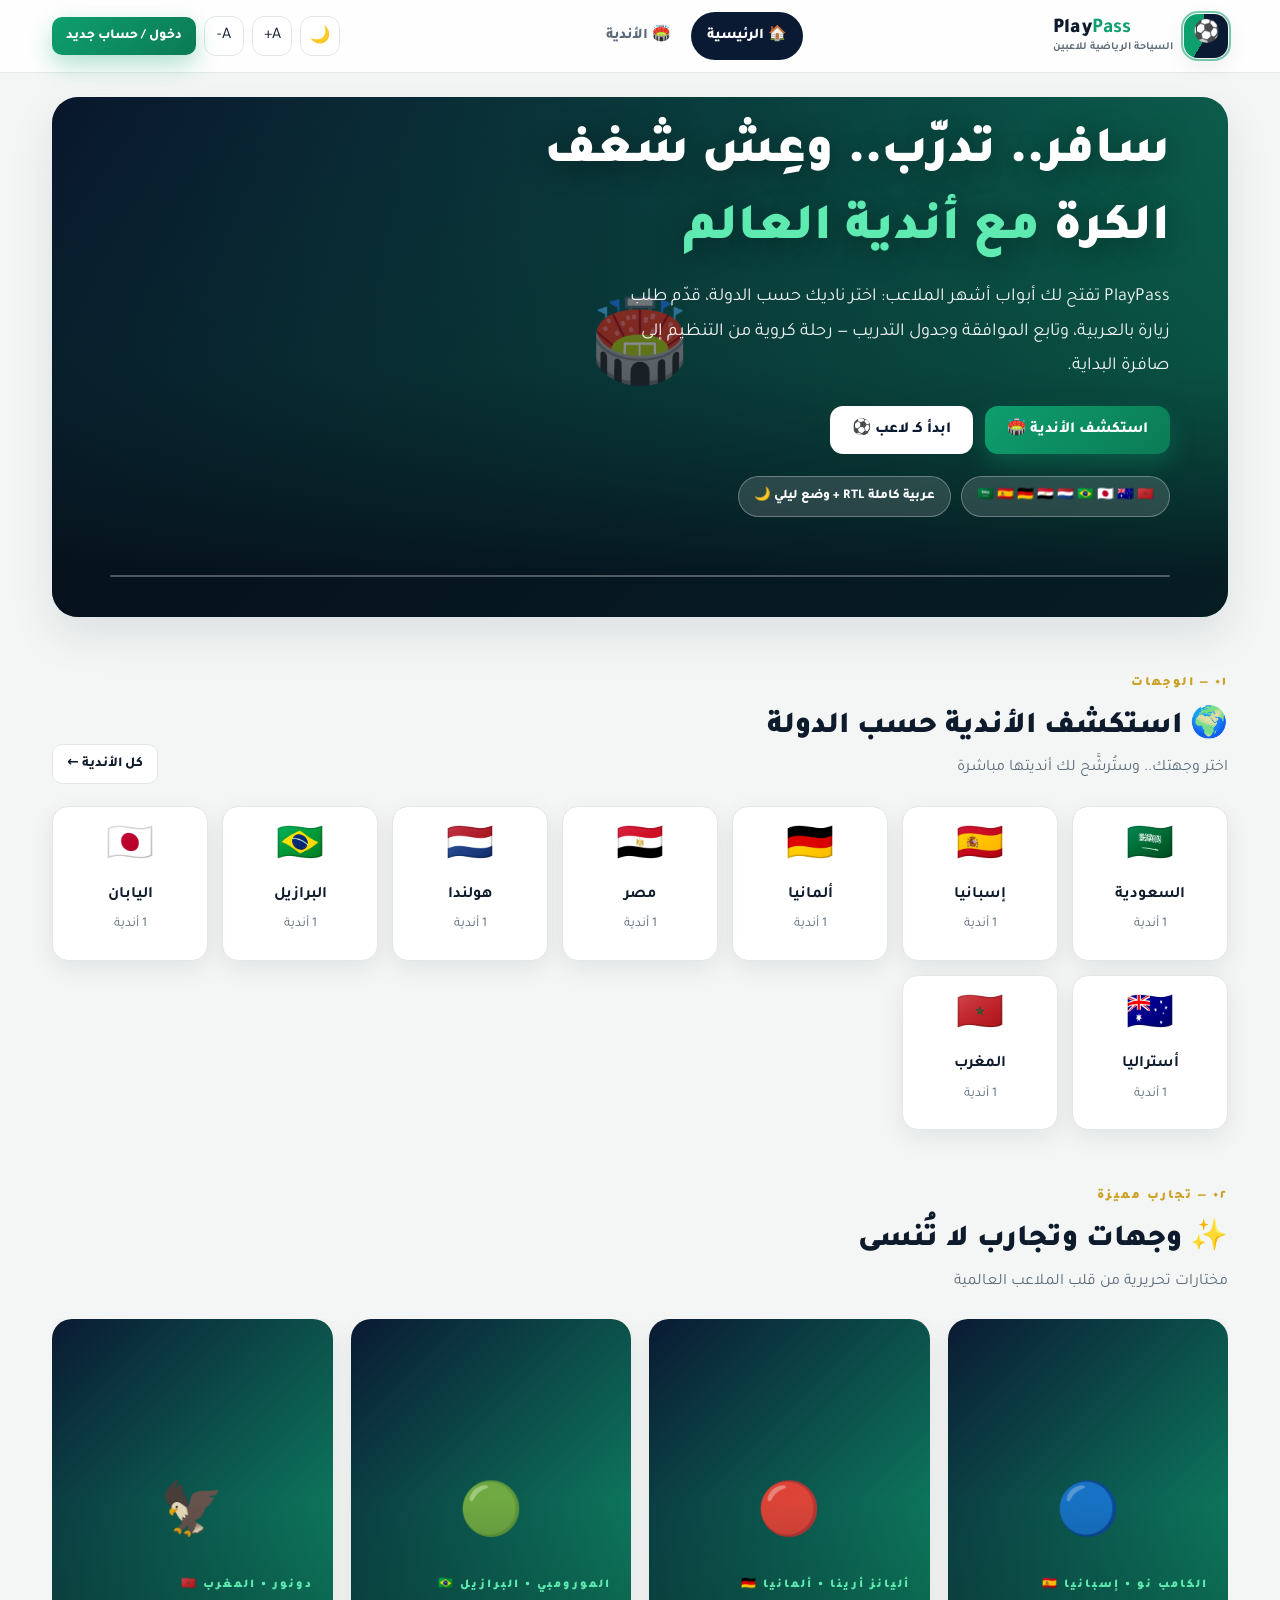
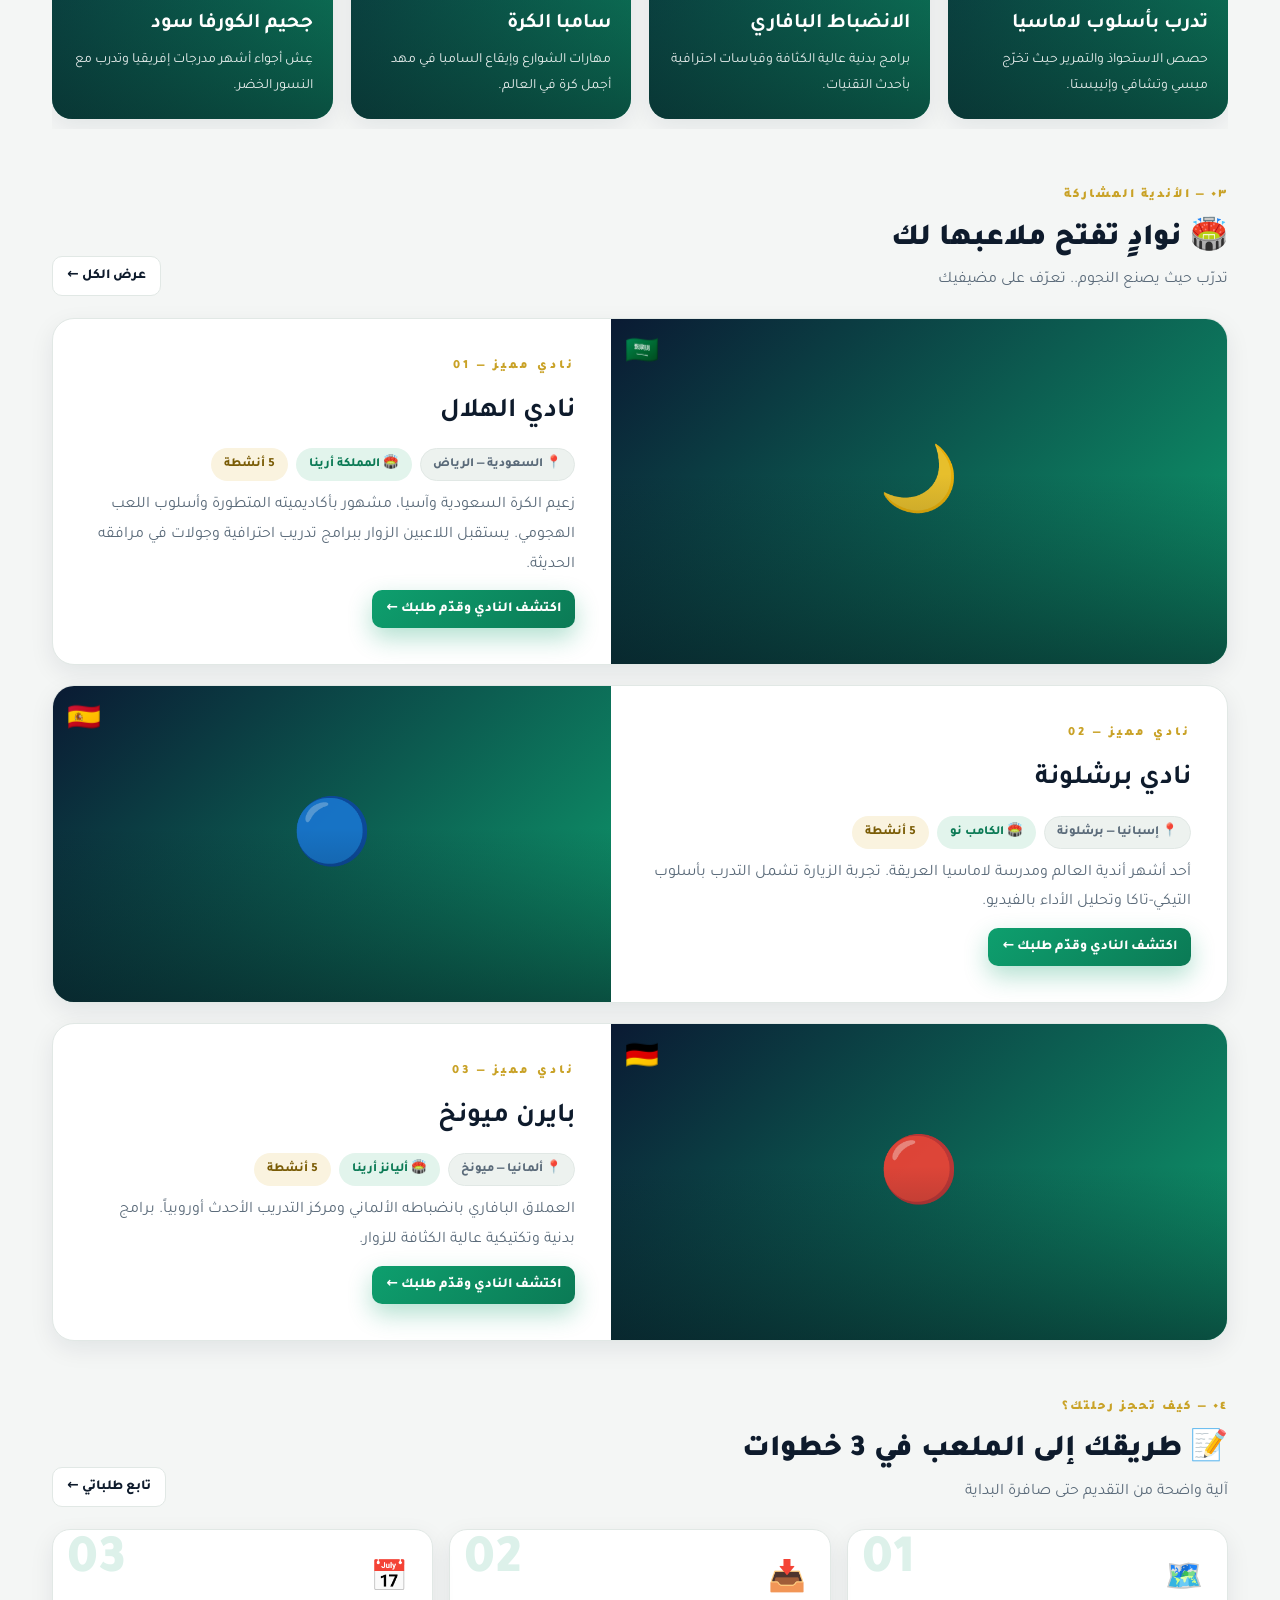
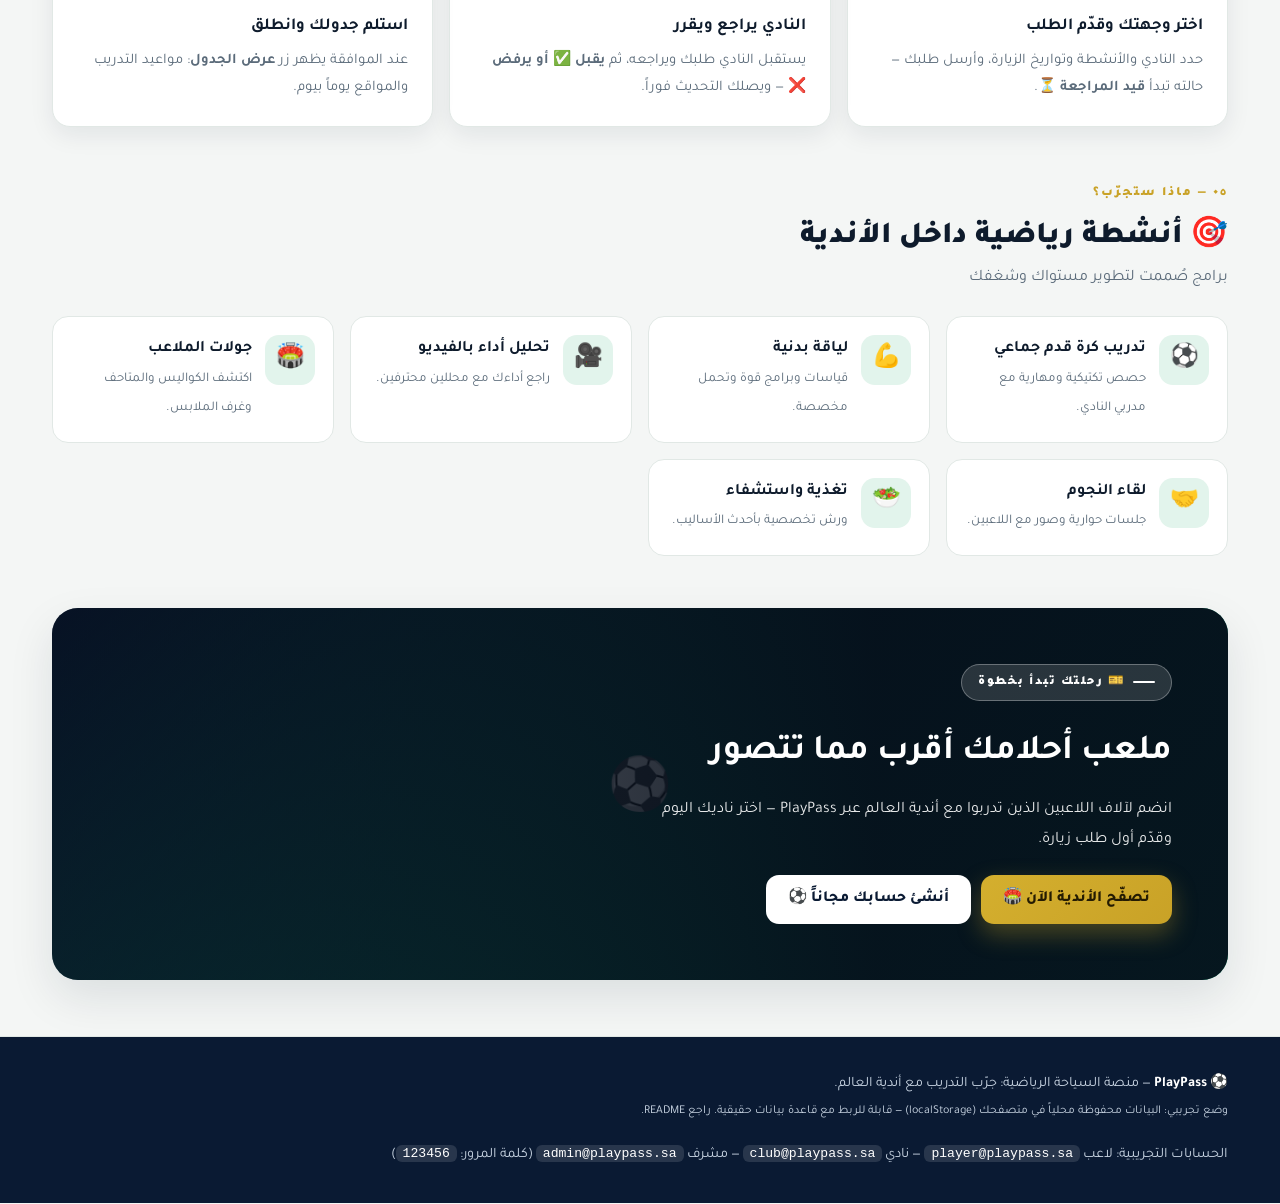
==== index.html @ 4fb6e194 "PWA installable: PNG icons, manifest icons+id, apple-touch-icon, offline indicator, SW v2 precache" ====
<!DOCTYPE html>
<html lang="ar" dir="rtl" data-theme="light">
<head>
<meta charset="UTF-8"><meta name="viewport" content="width=device-width, initial-scale=1.0">
<title>PlayPass | السياحة الرياضية — تدرّب مع أندية العالم</title>
<meta name="description" content="منصة عربية تربط اللاعبين بالأندية العالمية: استعرض الأندية، قدّم طلب زيارة، وتابع جدولك التدريبي.">
<link rel="stylesheet" href="css/style.css">
<link rel="manifest" href="manifest.webmanifest">
<meta name="theme-color" content="#0a1a33">
<link rel="icon" type="image/svg+xml" href="icon.svg">
<link rel="apple-touch-icon" href="icons/apple-touch-icon.png">
</head>
<body>
<a class="skip-link" href="#main">تخطَّ إلى المحتوى</a>
<header class="site-header" id="siteHeader"></header>
<main class="container" id="main">

  <!-- 1) Hero: stadium imagery + marketing headline -->
  <section class="hero-luxe reveal">
    <div class="ph" id="heroPh"></div>
    <div style="position:absolute;inset:0;display:flex;flex-direction:column;justify-content:flex-end">
      <div class="hero-inner">
        <span class="eyebrow" style="background:rgba(255,255,255,.14);border-color:rgba(255,255,255,.3);color:#fff">⚽ 🏟️ ✈️ السياحة الرياضية</span>
        <h1>سافر.. تدرّب.. وعِش شغف الكرة <em>مع أندية العالم</em></h1>
        <p>PlayPass تفتح لك أبواب أشهر الملاعب: اختر ناديك حسب الدولة، قدّم طلب زيارة بالعربية، وتابع الموافقة وجدول التدريب — رحلة كروية من التنظيم إلى صافرة البداية.</p>
        <div class="hero-cta">
          <a class="btn btn-primary" href="clubs.html">استكشف الأندية 🏟️</a>
          <a class="btn btn-light" href="login.html" id="ctaBtn">ابدأ كـ لاعب ⚽</a>
        </div>
        <div class="hero-meta"><span class="pill">🇸🇦 🇪🇸 🇩🇪 🇪🇬 🇳🇱 🇧🇷 🇯🇵 🇦🇺 🇲🇦</span><span class="pill">عربية كاملة RTL + وضع ليلي 🌙</span></div>
      </div>
      <div class="hero-stats" id="heroStats"></div>
    </div>
  </section>

  <!-- 2) Explore clubs by country -->
  <section class="section">
    <div class="section-head reveal"><div><span class="idx">٠١ — الوجهات</span><h2>🌍 استكشف الأندية حسب الدولة</h2><p>اختر وجهتك.. وستُرشَّح لك أنديتها مباشرة</p></div><a class="btn btn-ghost btn-sm" href="clubs.html">كل الأندية ←</a></div>
    <div class="country-rail reveal" id="countryGrid"></div>
  </section>

  <!-- 3) Featured destinations & experiences -->
  <section class="section">
    <div class="section-head reveal"><div><span class="idx">٠٢ — تجارب مميزة</span><h2>✨ وجهات وتجارب لا تُنسى</h2><p>مختارات تحريرية من قلب الملاعب العالمية</p></div></div>
    <div class="dest-rail reveal" id="destRail"></div>
  </section>

  <!-- 4) Professional clubs showcase -->
  <section class="section">
    <div class="section-head reveal"><div><span class="idx">٠٣ — الأندية المشاركة</span><h2>🏟️ نوادٍ تفتح ملاعبها لك</h2><p>تدرّب حيث يصنع النجوم.. تعرّف على مضيفيك</p></div><a class="btn btn-ghost btn-sm" href="clubs.html">عرض الكل ←</a></div>
    <div id="clubGrid"></div>
  </section>

  <!-- 5) How visit requests work -->
  <section class="section">
    <div class="section-head reveal"><div><span class="idx">٠٤ — كيف تحجز رحلتك؟</span><h2>📝 طريقك إلى الملعب في 3 خطوات</h2><p>آلية واضحة من التقديم حتى صافرة البداية</p></div><a class="btn btn-ghost btn-sm" href="my-requests.html">تابع طلباتي ←</a></div>
    <div class="steps reveal">
      <div class="step"><div class="st-ic">🗺️</div><h3>اختر وجهتك وقدّم الطلب</h3><p>حدد النادي والأنشطة وتواريخ الزيارة، وأرسل طلبك — حالته تبدأ <b>قيد المراجعة ⏳</b>.</p></div>
      <div class="step"><div class="st-ic">📥</div><h3>النادي يراجع ويقرر</h3><p>يستقبل النادي طلبك ويراجعه، ثم <b>يقبل ✅ أو يرفض ❌</b> — ويصلك التحديث فوراً.</p></div>
      <div class="step"><div class="st-ic">📅</div><h3>استلم جدولك وانطلق</h3><p>عند الموافقة يظهر زر <b>عرض الجدول</b>: مواعيد التدريب والمواقع يوماً بيوم.</p></div>
    </div>
  </section>

  <!-- Activities -->
  <section class="section">
    <div class="section-head reveal"><div><span class="idx">٠٥ — ماذا ستجرّب؟</span><h2>🎯 أنشطة رياضية داخل الأندية</h2><p>برامج صُممت لتطوير مستواك وشغفك</p></div></div>
    <div class="grid activities reveal" id="actGrid"></div>
  </section>

  <!-- 6) CTA -->
  <section class="section">
    <div class="cta-band reveal">
      <div class="ph" id="ctaPh"></div>
      <div class="cta-in">
        <span class="eyebrow" style="background:rgba(255,255,255,.14);border-color:rgba(255,255,255,.3);color:#fff">🎫 رحلتك تبدأ بخطوة</span>
        <h2>ملعب أحلامك أقرب مما تتصور</h2>
        <p>انضم لآلاف اللاعبين الذين تدربوا مع أندية العالم عبر PlayPass — اختر ناديك اليوم وقدّم أول طلب زيارة.</p>
        <div style="display:flex;gap:10px;flex-wrap:wrap">
          <a class="btn btn-accent" href="clubs.html">تصفّح الأندية الآن 🏟️</a>
          <a class="btn btn-light" href="login.html">أنشئ حسابك مجاناً ⚽</a>
        </div>
      </div>
    </div>
  </section>

</main>
<footer id="siteFooter"></footer><div id="toasts"></div>
<script src="js/seed.js"></script><script src="js/store.js"></script><script src="js/app.js"></script>
<script>
renderChrome("home");
(function(){
  const db = DB.all();

  // Hero + CTA imagery (Unsplash, free to use) with designed fallback
  document.getElementById("heroPh").innerHTML = ph(uimg(HERO_IMG, 1800), "🏟️", "ملعب كرة قدم احترافي");
  document.getElementById("ctaPh").innerHTML = ph(uimg(window.CLUB_IMGS["c-hilal"], 1400), "⚽", "أجواء التدريب");

  document.getElementById("heroStats").innerHTML = `
    <div><b>${db.clubs.length}</b><small>أندية حول العالم</small></div>
    <div><b>${DB.countries().length}</b><small>دول مضيفة</small></div>
    <div><b>${db.requests.length * 37 + 120}</b><small>زيارة ناجحة</small></div>`;

  const s = session();
  if(s && s.role==="player") document.getElementById("ctaBtn").outerHTML = '<a class="btn btn-light" href="my-requests.html">تابع طلباتي 📋</a>';

  // 2) Countries
  const counts = {};
  db.clubs.forEach(c=> counts[c.country] = (counts[c.country]||0)+1);
  const flagOf = c => (db.clubs.find(x=>x.country===c)||{}).flag || "🏳️";
  document.getElementById("countryGrid").innerHTML = Object.keys(counts).map(c=>
    `<div class="country-card" onclick="location.href='clubs.html?country=${encodeURIComponent(c)}'"><div class="f">${flagOf(c)}</div><b>${esc(c)}</b><small>${counts[c]} أندية</small></div>`).join("");

  // 3) Destinations rail (editorial picks, static content)
  const dests = [
    [window.CLUB_IMGS["c-barca"], "الكامب نو • إسبانيا 🇪🇸", "تدرب بأسلوب لاماسيا", "حصص الاستحواذ والتمرير حيث تخرّج ميسي وتشافي وإنييستا.", "🔵"],
    [window.CLUB_IMGS["c-bayern"], "أليانز أرينا • ألمانيا 🇩🇪", "الانضباط البافاري", "برامج بدنية عالية الكثافة وقياسات احترافية بأحدث التقنيات.", "🔴"],
    [window.CLUB_IMGS["c-sao"], "المورومبي • البرازيل 🇧🇷", "سامبا الكرة", "مهارات الشوارع وإيقاع السامبا في مهد أجمل كرة في العالم.", "🟢"],
    [window.CLUB_IMGS["c-raja"], "دونور • المغرب 🇲🇦", "جحيم الكورفا سود", "عِش أجواء أشهر مدرجات إفريقيا وتدرب مع النسور الخضر.", "🦅"]
  ];
  document.getElementById("destRail").innerHTML = dests.map(d=>
    `<div class="dest-card" onclick="location.href='clubs.html'"><div class="ph">${ph(uimg(d[0], 800), d[4], d[2])}</div>
      <div class="dest-cap"><span class="k">${esc(d[1])}</span><h3>${esc(d[2])}</h3><p>${esc(d[3])}</p></div></div>`).join("");

  // 4) Clubs showcase: editorial feature rows (same data + links, new skin)
  document.getElementById("clubGrid").innerHTML = db.clubs.slice(0,3).map((c,i)=>`
    <article class="feature reveal in">
      <div class="ph">${ph(clubImg(c.id, 900), c.emoji, c.name)}<span class="flag" style="position:absolute;top:12px;left:14px;font-size:1.7rem;z-index:2">${c.flag}</span></div>
      <div class="feature-body"><span class="no">نادي مميز — 0${i+1}</span><h3>${esc(c.name)}</h3>
        <div class="meta"><span class="tag">📍 ${esc(c.country)} — ${esc(c.city)}</span><span class="tag green">🏟️ ${esc(c.stadium)}</span><span class="tag gold">${esc(c.activities.length)} أنشطة</span></div>
        <p>${esc(c.desc)}</p>
        <div><a class="btn btn-primary btn-sm" href="club-details.html?id=${c.id}">اكتشف النادي وقدّم طلبك ←</a></div>
      </div>
    </article>`).join("");

  const acts = [
    ["⚽","تدريب كرة قدم جماعي","حصص تكتيكية ومهارية مع مدربي النادي."],
    ["💪","لياقة بدنية","قياسات وبرامج قوة وتحمل مخصصة."],
    ["🎥","تحليل أداء بالفيديو","راجع أداءك مع محللين محترفين."],
    ["🏟️","جولات الملاعب","اكتشف الكواليس والمتاحف وغرف الملابس."],
    ["🤝","لقاء النجوم","جلسات حوارية وصور مع اللاعبين."],
    ["🥗","تغذية واستشفاء","ورش تخصصية بأحدث الأساليب."]
  ];
  document.getElementById("actGrid").innerHTML = acts.map(a=>
    `<div class="activity-card"><div class="activity-ic">${a[0]}</div><div><b>${a[1]}</b><br><small style="color:var(--muted)">${a[2]}</small></div></div>`).join("");
})();
</script>
</body>
</html>
---- css/style.css ----
/* ============================================================
   PlayPass — Luxury Sports-Tourism Editorial Identity v2
   Palette: deep navy + white + sport green, gold touch.
   RTL Arabic, Tajawal. Light/Dark + font scaling preserved.
   NOTE: all legacy class names are kept working (cards, forms,
   tables, dashboards) — this file only re-skins + adds editorial
   components. No JS / logic changes required.
   ============================================================ */
@import url('https://fonts.googleapis.com/css2?family=Tajawal:wght@300;400;500;700;800;900&display=swap');

:root{
  --font-main:'Tajawal','IBM Plex Sans Arabic',system-ui,-apple-system,'Segoe UI',Arial,sans-serif;
  /* Brand */
  --navy:#0a1a33;
  --navy-2:#10294f;
  --ink:#0e1b2c;
  --green:#0e9f6e;
  --green-deep:#0b7a55;
  --green-tint:#e2f4ec;
  --gold:#c9a227;
  --gold-soft:#faf3df;
  --sky:#2aa8e0;
  /* Surfaces */
  --bg:#f4f6f5;
  --surface:#ffffff;
  --surface-2:#edf2ef;
  --text:#0e1b2c;
  --muted:#5b6b7a;
  --border:#e1e8e5;
  --line:rgba(10,26,51,.1);
  --shadow:0 18px 45px rgba(10,26,51,.1);
  --shadow-sm:0 8px 24px rgba(10,26,51,.08);
  --radius:18px;
  --radius-lg:26px;
  --header-h:72px;
  --maxw:1220px;
  --fs-base:16px;
  --hero-img:linear-gradient(135deg,#0a1a33,#0e9f6e);
}
[data-theme="dark"]{
  --bg:#060d1a;
  --surface:#0d1a30;
  --surface-2:#14273f;
  --text:#eef4f1;
  --muted:#9db0c2;
  --border:#1e3454;
  --line:rgba(255,255,255,.1);
  --green:#25bd8a;
  --green-tint:#0e2f26;
  --gold-soft:#2a230f;
  --shadow:0 18px 45px rgba(0,0,0,.5);
  --shadow-sm:0 8px 24px rgba(0,0,0,.4);
}

*{box-sizing:border-box}
html{font-size:var(--fs-base);scroll-behavior:smooth}
html.font-lg{font-size:18px}
html.font-xl{font-size:20px}
html.font-sm{font-size:14px}
body{margin:0;font-family:var(--font-main);background:var(--bg);color:var(--text);line-height:1.85;transition:background .3s,color .3s;-webkit-font-smoothing:antialiased}
img{max-width:100%}
a{color:inherit}
.container{max-width:var(--maxw);margin-inline:auto;padding-inline:22px}
::selection{background:var(--green);color:#fff}
.skip-link{position:absolute;top:-60px;right:16px;background:var(--navy);color:#fff;padding:8px 14px;border-radius:8px;z-index:99}
.skip-link:focus{top:8px;color:#fff}

/* ---------- Photo with graceful fallback ---------- */
.ph{position:relative;overflow:hidden;background:var(--hero-img)}
.ph img{position:absolute;inset:0;width:100%;height:100%;object-fit:cover;display:block}
.ph .ph-em{position:absolute;inset:0;display:grid;place-items:center;font-size:3.2rem;color:rgba(255,255,255,.9)}
.ph::after{content:"";position:absolute;inset:0;background:linear-gradient(0deg,rgba(6,13,26,.55),transparent 55%);pointer-events:none}

/* ---------- Header ---------- */
.site-header{position:sticky;top:0;z-index:50;background:color-mix(in srgb,var(--surface) 90%,transparent);backdrop-filter:blur(16px);-webkit-backdrop-filter:blur(16px);border-bottom:1px solid var(--border)}
.header-inner{min-height:var(--header-h);display:flex;align-items:center;gap:14px;justify-content:space-between;padding-block:8px}
.brand{display:flex;align-items:center;gap:11px;text-decoration:none}
.brand-mark{width:44px;height:44px;flex:none;border-radius:14px;display:grid;place-items:center;color:#fff;font-size:1.35rem;background:conic-gradient(from 210deg,var(--green) 0 40%,var(--navy) 40% 100%);box-shadow:var(--shadow-sm);position:relative}
.brand-mark::after{content:"";position:absolute;inset:-3px;border-radius:17px;border:2px solid color-mix(in srgb,var(--green) 55%,transparent)}
.wordmark{font-weight:900;font-size:1.3rem;letter-spacing:.2px;line-height:1.15;color:var(--text);direction:ltr}
.wordmark b{color:var(--green)}
.wordmark small{display:block;direction:rtl;font-size:.68rem;font-weight:700;color:var(--muted);letter-spacing:0}
.nav{display:flex;gap:4px;align-items:center}
.nav a{text-decoration:none;padding:9px 15px;border-radius:999px;font-weight:800;font-size:.93rem;color:var(--muted);transition:.2s;border:1px solid transparent}
.nav a:hover{color:var(--green-deep);background:var(--green-tint)}
[data-theme="dark"] .nav a:hover{color:var(--green)}
.nav a.active{background:var(--navy);color:#fff}
[data-theme="dark"] .nav a.active{background:var(--green);color:#fff}
.header-actions{display:flex;gap:8px;align-items:center}
.icon-btn{border:1px solid var(--border);background:var(--surface);color:var(--text);width:40px;height:40px;border-radius:12px;cursor:pointer;display:grid;place-items:center;font-size:1.02rem;transition:.2s;font-family:inherit}
.icon-btn:hover{transform:translateY(-1px);border-color:var(--green);color:var(--green-deep)}
.btn{border:0;cursor:pointer;font-family:inherit;font-weight:800;border-radius:13px;padding:12px 22px;font-size:.97rem;display:inline-flex;align-items:center;gap:8px;justify-content:center;text-decoration:none;transition:transform .15s,box-shadow .2s,filter .2s;line-height:1.6}
.btn:active{transform:scale(.97)}
.btn-primary{background:linear-gradient(135deg,var(--green),var(--green-deep));color:#fff;box-shadow:0 10px 24px rgba(14,159,110,.32)}
.btn-primary:hover{filter:brightness(1.06)}
.btn-ghost{background:var(--surface);color:var(--text);border:1.5px solid var(--border)}
.btn-ghost:hover{border-color:var(--green)}
.btn-accent{background:linear-gradient(135deg,#d4af2e,var(--gold));color:#241b02;box-shadow:0 10px 24px rgba(201,162,39,.35)}
.btn-navy{background:var(--navy);color:#fff}
[data-theme="dark"] .btn-navy{background:var(--green)}
.btn-danger{background:#dc2626;color:#fff}
.btn-sm{padding:8px 14px;font-size:.86rem;border-radius:10px}
.btn:disabled{opacity:.55;cursor:not-allowed}
.burger{display:none}

/* ---------- Editorial type ---------- */
.eyebrow{display:inline-flex;align-items:center;gap:8px;font-size:.78rem;font-weight:900;letter-spacing:1.5px;color:var(--green-deep);background:var(--green-tint);border:1px solid color-mix(in srgb,var(--green) 30%,transparent);padding:6px 16px;border-radius:999px;margin-bottom:12px}
[data-theme="dark"] .eyebrow{color:var(--green)}
.eyebrow::before{content:"";width:22px;height:2px;background:currentColor;border-radius:2px}
.lead{color:var(--muted);font-size:1.06rem;max-width:60ch}
.section{margin:52px 0}
.section-head{display:flex;align-items:end;justify-content:space-between;gap:16px;margin-bottom:22px}
.section-head h2{margin:6px 0 4px;font-size:clamp(1.4rem,2.6vw,1.9rem);font-weight:900;line-height:1.5}
.section-head p{margin:0;color:var(--muted)}
.section-head .idx{font-size:.8rem;font-weight:900;color:var(--gold);letter-spacing:2px}

/* ---------- HERO LUXE ---------- */
.hero-luxe{position:relative;border-radius:var(--radius-lg);overflow:hidden;margin-top:24px;min-height:520px;display:flex;align-items:flex-end;color:#fff;box-shadow:var(--shadow);isolation:isolate}
.hero-luxe .ph{position:absolute;inset:0}
.hero-luxe .ph::after{background:linear-gradient(0deg,rgba(5,11,24,.88) 8%,rgba(5,11,24,.45) 48%,rgba(5,11,24,.25));}
.hero-luxe .ph .ph-em{font-size:5rem}
.hero-inner{position:relative;z-index:2;padding:clamp(26px,5vw,58px);max-width:760px}
.hero-inner h1{margin:10px 0 12px;font-size:clamp(1.9rem,4.6vw,3.2rem);line-height:1.5;font-weight:900;text-shadow:0 4px 30px rgba(0,0,0,.4)}
.hero-inner h1 em{font-style:normal;color:#5eeab0}
.hero-inner p{margin:0 0 22px;font-size:clamp(1rem,1.6vw,1.15rem);opacity:.93;max-width:56ch}
.hero-cta{display:flex;gap:12px;flex-wrap:wrap}
.btn-light{background:#fff;color:var(--navy)}
.btn-light:hover{filter:brightness(.95)}
.hero-meta{display:flex;gap:10px;flex-wrap:wrap;margin-top:22px}
.hero-meta .pill{background:rgba(255,255,255,.14);border:1px solid rgba(255,255,255,.3);backdrop-filter:blur(6px);padding:7px 15px;border-radius:999px;font-size:.83rem;font-weight:800}
.hero-stats{position:relative;z-index:2;display:flex;margin:0 clamp(26px,5vw,58px) clamp(24px,4vw,40px);margin-top:0;background:rgba(255,255,255,.1);border:1px solid rgba(255,255,255,.22);backdrop-filter:blur(12px);border-radius:16px;overflow:hidden}
.hero-stats>div{flex:1;padding:14px 10px;text-align:center}
.hero-stats>div+div{border-inline-start:1px solid rgba(255,255,255,.2)}
.hero-stats b{font-size:clamp(1.2rem,2.4vw,1.7rem);display:block;line-height:1.3}
.hero-stats small{opacity:.85;font-size:.82rem}

/* Legacy .hero kept functional (unused by new home but harmless) */
.hero{position:relative;overflow:hidden;border-radius:22px;margin-top:22px;background:linear-gradient(120deg,var(--navy),var(--green-deep));color:#fff;padding:46px 34px}
.pill{background:rgba(255,255,255,.16);border:1px solid rgba(255,255,255,.28);padding:6px 14px;border-radius:999px;font-size:.85rem;font-weight:700}
.hero-badges{display:flex;gap:10px;flex-wrap:wrap;margin-top:16px}
.stat-row{display:flex;gap:12px;flex-wrap:wrap}
.stat{background:rgba(255,255,255,.12);border:1px solid rgba(255,255,255,.22);border-radius:14px;padding:12px 16px;min-width:130px}
.stat b{font-size:1.4rem;display:block;line-height:1.2}
.hero-emoji{font-size:4.2rem;animation:float 3.5s ease-in-out infinite}
.hero-art{display:grid;gap:12px}
@keyframes float{0%,100%{transform:translateY(0)}50%{transform:translateY(-9px)}}

/* ---------- Country explorer (editorial strip) ---------- */
.country-rail{display:grid;grid-template-columns:repeat(auto-fill,minmax(150px,1fr));gap:14px}
.country-card{background:var(--surface);border:1px solid var(--border);border-radius:16px;padding:20px 12px;text-align:center;cursor:pointer;transition:.25s;box-shadow:var(--shadow-sm);position:relative;overflow:hidden}
.country-card::before{content:"";position:absolute;top:0;right:0;left:0;height:4px;background:linear-gradient(90deg,var(--green),var(--sky));opacity:0;transition:.25s}
.country-card:hover{transform:translateY(-4px);border-color:var(--green);box-shadow:var(--shadow)}
.country-card:hover::before{opacity:1}
.country-card .f{font-size:2.4rem;line-height:1.2}
.country-card b{display:block;margin-top:8px;font-size:1rem}
.country-card small{color:var(--muted)}
/* legacy .grid.countries alias */
.grid{display:grid;gap:16px}
.grid.clubs{grid-template-columns:repeat(auto-fill,minmax(290px,1fr))}
.grid.countries{grid-template-columns:repeat(auto-fill,minmax(150px,1fr))}
.grid.activities{grid-template-columns:repeat(auto-fill,minmax(230px,1fr))}

/* ---------- Destinations rail (horizontal editorial) ---------- */
.dest-rail{display:grid;grid-auto-flow:column;grid-auto-columns:minmax(270px,330px);gap:18px;overflow-x:auto;padding-bottom:10px;scroll-snap-type:x mandatory}
.dest-rail::-webkit-scrollbar{height:8px}
.dest-rail::-webkit-scrollbar-thumb{background:var(--green);border-radius:99px}
.dest-card{position:relative;height:400px;border-radius:20px;overflow:hidden;scroll-snap-align:start;cursor:pointer;box-shadow:var(--shadow-sm);transition:transform .3s}
.dest-card:hover{transform:translateY(-5px)}
.dest-card .ph{position:absolute;inset:0}
.dest-cap{position:absolute;inset:auto 0 0 0;z-index:2;padding:20px;color:#fff}
.dest-cap .k{font-size:.75rem;font-weight:900;letter-spacing:2px;color:#5eeab0}
.dest-cap h3{margin:4px 0;font-size:1.3rem}
.dest-cap p{margin:0;font-size:.88rem;opacity:.9}

/* ---------- Club showcase: feature rows ---------- */
.feature{display:grid;grid-template-columns:1.05fr .95fr;gap:0;background:var(--surface);border:1px solid var(--border);border-radius:22px;overflow:hidden;box-shadow:var(--shadow-sm);margin-bottom:20px;transition:transform .25s,box-shadow .25s}
.feature:hover{transform:translateY(-3px);box-shadow:var(--shadow)}
.feature:nth-child(even) .ph{order:2}
.feature .ph{min-height:300px}
.feature .ph .ph-em{font-size:4rem}
.feature-body{padding:clamp(20px,3.4vw,36px);display:flex;flex-direction:column;justify-content:center;gap:10px}
.feature-body .no{font-size:.78rem;font-weight:900;letter-spacing:3px;color:var(--gold)}
.feature-body h3{margin:0;font-size:clamp(1.25rem,2.4vw,1.7rem)}
.feature-body p{margin:0;color:var(--muted)}
.meta{display:flex;gap:8px;flex-wrap:wrap;font-size:.83rem;color:var(--muted)}
.tag{background:var(--surface-2);border:1px solid var(--border);padding:4px 12px;border-radius:999px;font-size:.78rem;font-weight:800}
.tag.green{background:var(--green-tint);color:var(--green-deep);border-color:transparent}
[data-theme="dark"] .tag.green{color:var(--green)}
.tag.gold{background:var(--gold-soft);color:#7a5c06;border-color:transparent}
[data-theme="dark"] .tag.gold{color:#e8c547}

/* ---------- Standard cards (clubs listings etc.) ---------- */
.card{background:var(--surface);border:1px solid var(--border);border-radius:var(--radius);box-shadow:var(--shadow-sm);overflow:hidden;transition:transform .25s,box-shadow .25s;display:flex;flex-direction:column}
.card:hover{transform:translateY(-5px);box-shadow:var(--shadow)}
.card-cover{height:190px;display:grid;place-items:center;font-size:3.2rem;color:#fff;position:relative;overflow:hidden}
.card-cover img{position:absolute;inset:0;width:100%;height:100%;object-fit:cover}
.card-cover span.flag{position:absolute;top:10px;left:12px;font-size:1.5rem;z-index:2;filter:drop-shadow(0 2px 6px rgba(0,0,0,.45))}
.card-cover .shade{position:absolute;inset:0;background:linear-gradient(0deg,rgba(5,11,24,.5),transparent 60%);pointer-events:none}
.card-body{padding:18px;display:grid;gap:9px;flex:1}
.card-body h3{margin:0;font-size:1.12rem}
.card-actions{padding:0 18px 18px;display:flex;gap:8px;flex-wrap:wrap}
.activity-card{background:var(--surface);border:1px solid var(--border);border-radius:16px;padding:18px;display:flex;gap:13px;align-items:flex-start;transition:.2s}
.activity-card:hover{border-color:var(--green);transform:translateY(-2px)}
.activity-ic{width:50px;height:50px;flex:none;border-radius:14px;display:grid;place-items:center;font-size:1.45rem;background:var(--green-tint)}

/* ---------- Steps ---------- */
.steps{display:grid;grid-template-columns:repeat(auto-fit,minmax(230px,1fr));gap:16px;counter-reset:step}
.step{background:var(--surface);border:1px solid var(--border);border-radius:18px;padding:24px;position:relative;overflow:hidden;box-shadow:var(--shadow-sm)}
.step::before{counter-increment:step;content:"0" counter(step);position:absolute;top:6px;left:14px;font-size:3.4rem;font-weight:900;color:var(--green);opacity:.14;line-height:1}
.step h3{margin:0 0 6px;font-size:1.05rem}
.step p{margin:0;color:var(--muted);font-size:.92rem}
.step .st-ic{font-size:1.9rem}

/* ---------- CTA band ---------- */
.cta-band{position:relative;border-radius:var(--radius-lg);overflow:hidden;color:#fff;box-shadow:var(--shadow)}
.cta-band .ph{position:absolute;inset:0}
.cta-band .ph::after{background:linear-gradient(-90deg,rgba(5,11,24,.92) 30%,rgba(5,11,24,.55))}
.cta-in{position:relative;z-index:2;padding:clamp(30px,5vw,56px);max-width:640px}
.cta-in h2{margin:8px 0 10px;font-size:clamp(1.5rem,3vw,2.2rem)}
.cta-in p{opacity:.9;margin:0 0 20px}

/* ---------- Inner page hero ---------- */
.page-hero{position:relative;border-radius:22px;overflow:hidden;margin-top:22px;min-height:230px;display:flex;align-items:flex-end;color:#fff;box-shadow:var(--shadow-sm)}
.page-hero .ph{position:absolute;inset:0}
.page-hero .ph::after{background:linear-gradient(0deg,rgba(5,11,24,.85),rgba(5,11,24,.3))}
.page-hero .in{position:relative;z-index:2;padding:26px 28px}
.page-hero h1{margin:0;font-size:clamp(1.5rem,3vw,2.1rem)}
.page-hero p{margin:4px 0 0;opacity:.88}

/* ---------- Forms ---------- */
.form-card{background:var(--surface);border:1px solid var(--border);border-radius:20px;box-shadow:var(--shadow);padding:clamp(20px,3.4vw,30px);max-width:680px;margin-inline:auto}
.field{display:grid;gap:6px;margin-bottom:14px}
.field label{font-weight:800;font-size:.92rem}
.field input,.field select,.field textarea{background:var(--bg);border:1.5px solid var(--border);border-radius:12px;padding:11px 14px;font-family:inherit;font-size:1rem;color:var(--text);width:100%;transition:.15s}
.field input:focus,.field select:focus,.field textarea:focus{outline:2px solid var(--green);border-color:var(--green)}
.field .hint,.hint{font-size:.82rem;color:var(--muted)}
.checks{display:grid;gap:9px}
.check{display:flex;gap:10px;align-items:flex-start;background:var(--bg);border:1.5px solid var(--border);border-radius:12px;padding:11px 13px;cursor:pointer;transition:.15s}
.check:hover{border-color:var(--green)}
.check input{width:20px;height:20px;margin-top:3px;accent-color:var(--green)}
.alert{border-radius:13px;padding:12px 16px;font-weight:700;font-size:.92rem;margin-bottom:14px}
.alert.ok{background:#dcfce7;color:#166534;border:1px solid #86efac}
.alert.err{background:#fee2e2;color:#991b1b;border:1px solid #fca5a5}
.alert.info{background:#e0f2fe;color:#075985;border:1px solid #7dd3fc}
[data-theme="dark"] .alert.ok{background:#0e2f26;color:#6ee7b7;border-color:#14532d}
[data-theme="dark"] .alert.err{background:#3b1414;color:#fca5a5;border-color:#7f1d1d}
[data-theme="dark"] .alert.info{background:#10293d;color:#7dd3fc;border-color:#0c4a6e}

/* ---------- Status / tables / tabs ---------- */
.status{font-size:.8rem;font-weight:800;padding:5px 13px;border-radius:999px;display:inline-flex;align-items:center;gap:6px}
.status.pending{background:var(--gold-soft);color:#7a5c06}
.status.approved{background:#dcfce7;color:#166534}
.status.rejected{background:#fee2e2;color:#991b1b}
[data-theme="dark"] .status.pending{background:#2a230f;color:#e8c547}
[data-theme="dark"] .status.approved{background:#0e2f26;color:#6ee7b7}
[data-theme="dark"] .status.rejected{background:#3b1414;color:#fca5a5}
.table-wrap{overflow-x:auto;border:1px solid var(--border);border-radius:16px;background:var(--surface)}
table{width:100%;border-collapse:collapse;font-size:.92rem;min-width:640px}
th,td{padding:13px 15px;text-align:right;border-bottom:1px solid var(--border)}
th{background:var(--navy);color:#fff;font-weight:800;white-space:nowrap;font-size:.85rem}
[data-theme="dark"] th{background:#14273f}
tr:last-child td{border-bottom:0}
tbody tr:hover td{background:color-mix(in srgb,var(--green-tint) 55%,transparent)}
.tabs{display:flex;gap:8px;flex-wrap:wrap;margin-bottom:18px}
.tab{border:1.5px solid var(--border);background:var(--surface);border-radius:999px;padding:9px 20px;font-family:inherit;font-weight:800;cursor:pointer;color:var(--muted);font-size:.9rem;transition:.2s}
.tab:hover{border-color:var(--green)}
.tab.active{background:var(--navy);color:#fff;border-color:var(--navy)}
[data-theme="dark"] .tab.active{background:var(--green);border-color:var(--green)}
.filters{display:flex;gap:10px;flex-wrap:wrap;margin-bottom:18px}
.filters select,.filters input{background:var(--surface);border:1.5px solid var(--border);border-radius:12px;padding:11px 14px;font-family:inherit;color:var(--text);font-size:.95rem}
.filters select:focus,.filters input:focus{outline:2px solid var(--green);border-color:var(--green)}

/* ---------- Schedule timeline ---------- */
.timeline{display:grid;gap:12px}
.slot{background:var(--surface);border:1px solid var(--border);border-inline-start:5px solid var(--green);border-radius:14px;padding:15px 17px;display:flex;gap:14px;align-items:center;box-shadow:var(--shadow-sm)}
.slot .time{background:var(--navy);color:#fff;border-radius:11px;padding:9px 14px;font-weight:800;font-size:.85rem;white-space:nowrap}
[data-theme="dark"] .slot .time{background:var(--green);color:#fff}

/* ---------- Dashboards ---------- */
.dash{display:grid;grid-template-columns:255px 1fr;gap:20px;margin:24px 0 44px}
.side{background:var(--surface);border:1px solid var(--border);border-radius:18px;padding:14px;height:fit-content;position:sticky;top:calc(var(--header-h) + 14px);box-shadow:var(--shadow-sm)}
.side a{display:flex;gap:10px;align-items:center;text-decoration:none;padding:12px 14px;border-radius:12px;font-weight:800;color:var(--muted);margin-bottom:4px;font-size:.93rem;transition:.15s}
.side a.active,.side a:hover{background:var(--navy);color:#fff}
[data-theme="dark"] .side a.active,[data-theme="dark"] .side a:hover{background:var(--green)}
.kpis{display:grid;grid-template-columns:repeat(auto-fit,minmax(150px,1fr));gap:12px;margin-bottom:16px}
.kpi{background:var(--surface);border:1px solid var(--border);border-radius:16px;padding:18px;box-shadow:var(--shadow-sm);border-top:4px solid var(--green)}
.kpi small{color:var(--muted);font-weight:800}
.kpi b{font-size:1.8rem;display:block;line-height:1.3}
.bar{height:10px;background:var(--surface-2);border-radius:99px;overflow:hidden;margin-top:8px}
.bar i{display:block;height:100%;background:linear-gradient(-90deg,var(--green),var(--sky));border-radius:99px}
.panel{background:var(--surface);border:1px solid var(--border);border-radius:18px;padding:clamp(18px,3vw,26px);box-shadow:var(--shadow-sm);margin-bottom:16px}
.panel h3{margin:0 0 12px;font-size:1.15rem}

/* ---------- Club detail ---------- */
.club-hero{border-radius:22px;overflow:hidden;margin-top:22px;border:1px solid var(--border);background:var(--surface);box-shadow:var(--shadow)}
.club-cover{min-height:330px;display:grid;place-items:center;color:#fff;position:relative;overflow:hidden}
.club-cover img{position:absolute;inset:0;width:100%;height:100%;object-fit:cover}
.club-cover .ov{position:absolute;inset:0;background:linear-gradient(0deg,rgba(5,11,24,.82),rgba(5,11,24,.25) 60%)}
.club-cover h1{position:absolute;bottom:16px;right:24px;margin:0;font-size:clamp(1.5rem,3vw,2.1rem);z-index:2;text-shadow:0 3px 18px rgba(0,0,0,.5)}
.club-cover .flag{position:absolute;top:16px;left:20px;font-size:2.4rem;z-index:2}
.club-cover .crest{position:absolute;bottom:70px;right:26px;z-index:2;width:74px;height:74px;border-radius:20px;display:grid;place-items:center;font-size:2.4rem;background:rgba(255,255,255,.14);border:1.5px solid rgba(255,255,255,.4);backdrop-filter:blur(8px)}
.club-info{padding:clamp(18px,3vw,28px);display:grid;gap:12px}

/* ---------- Footer ---------- */
footer{margin-top:56px;border-top:1px solid var(--border);background:var(--navy);color:#c8d4e2;padding:34px 0;font-size:.9rem}
[data-theme="dark"] footer{background:#081222}
footer b{color:#fff}
footer code{background:rgba(255,255,255,.12);padding:1px 7px;border-radius:6px;color:#fff;font-size:.82rem}
.foot-grid{display:flex;justify-content:space-between;gap:18px;flex-wrap:wrap;align-items:flex-start}

/* ---------- Toast ---------- */
#toasts{position:fixed;bottom:18px;left:50%;transform:translateX(-50%);display:grid;gap:8px;z-index:100;width:min(430px,92vw)}
.toast{background:var(--navy);color:#fff;padding:13px 19px;border-radius:13px;font-weight:800;box-shadow:0 14px 34px rgba(0,0,0,.3);animation:up .25s ease;border-inline-start:4px solid var(--green)}
[data-theme="dark"] .toast{background:#14273f}
@keyframes up{from{opacity:0;transform:translateY(10px)}}

/* ---------- Reveal ---------- */
.reveal{opacity:0;transform:translateY(16px);transition:opacity .55s,transform .55s}
.reveal.in{opacity:1;transform:none}
@media (prefers-reduced-motion:reduce){*{animation:none!important;transition:none!important}.reveal{opacity:1;transform:none}}

/* ---------- Responsive ---------- */
@media(max-width:960px){
  .feature{grid-template-columns:1fr}
  .feature:nth-child(even) .ph{order:0}
  .feature .ph{min-height:220px}
  .hero-luxe{min-height:480px}
  .hero-stats{flex-wrap:wrap}
  .dash{grid-template-columns:1fr}
  .side{position:static;display:flex;overflow-x:auto;gap:6px}
  .side a{white-space:nowrap;margin:0}
  .nav{display:none;position:absolute;top:var(--header-h);right:0;left:0;background:var(--surface);flex-direction:column;padding:12px;border-bottom:1px solid var(--border);box-shadow:var(--shadow)}
  .nav.open{display:flex}
  .burger{display:grid}
}
@media(max-width:560px){
  .container{padding-inline:15px}
  .section{margin:38px 0}
  th,td{padding:10px}
  .hero-stats>div{flex:1 1 40%}
}
@media print{.site-header,footer,#toasts,.burger,.header-actions{display:none!important}body{background:#fff}}
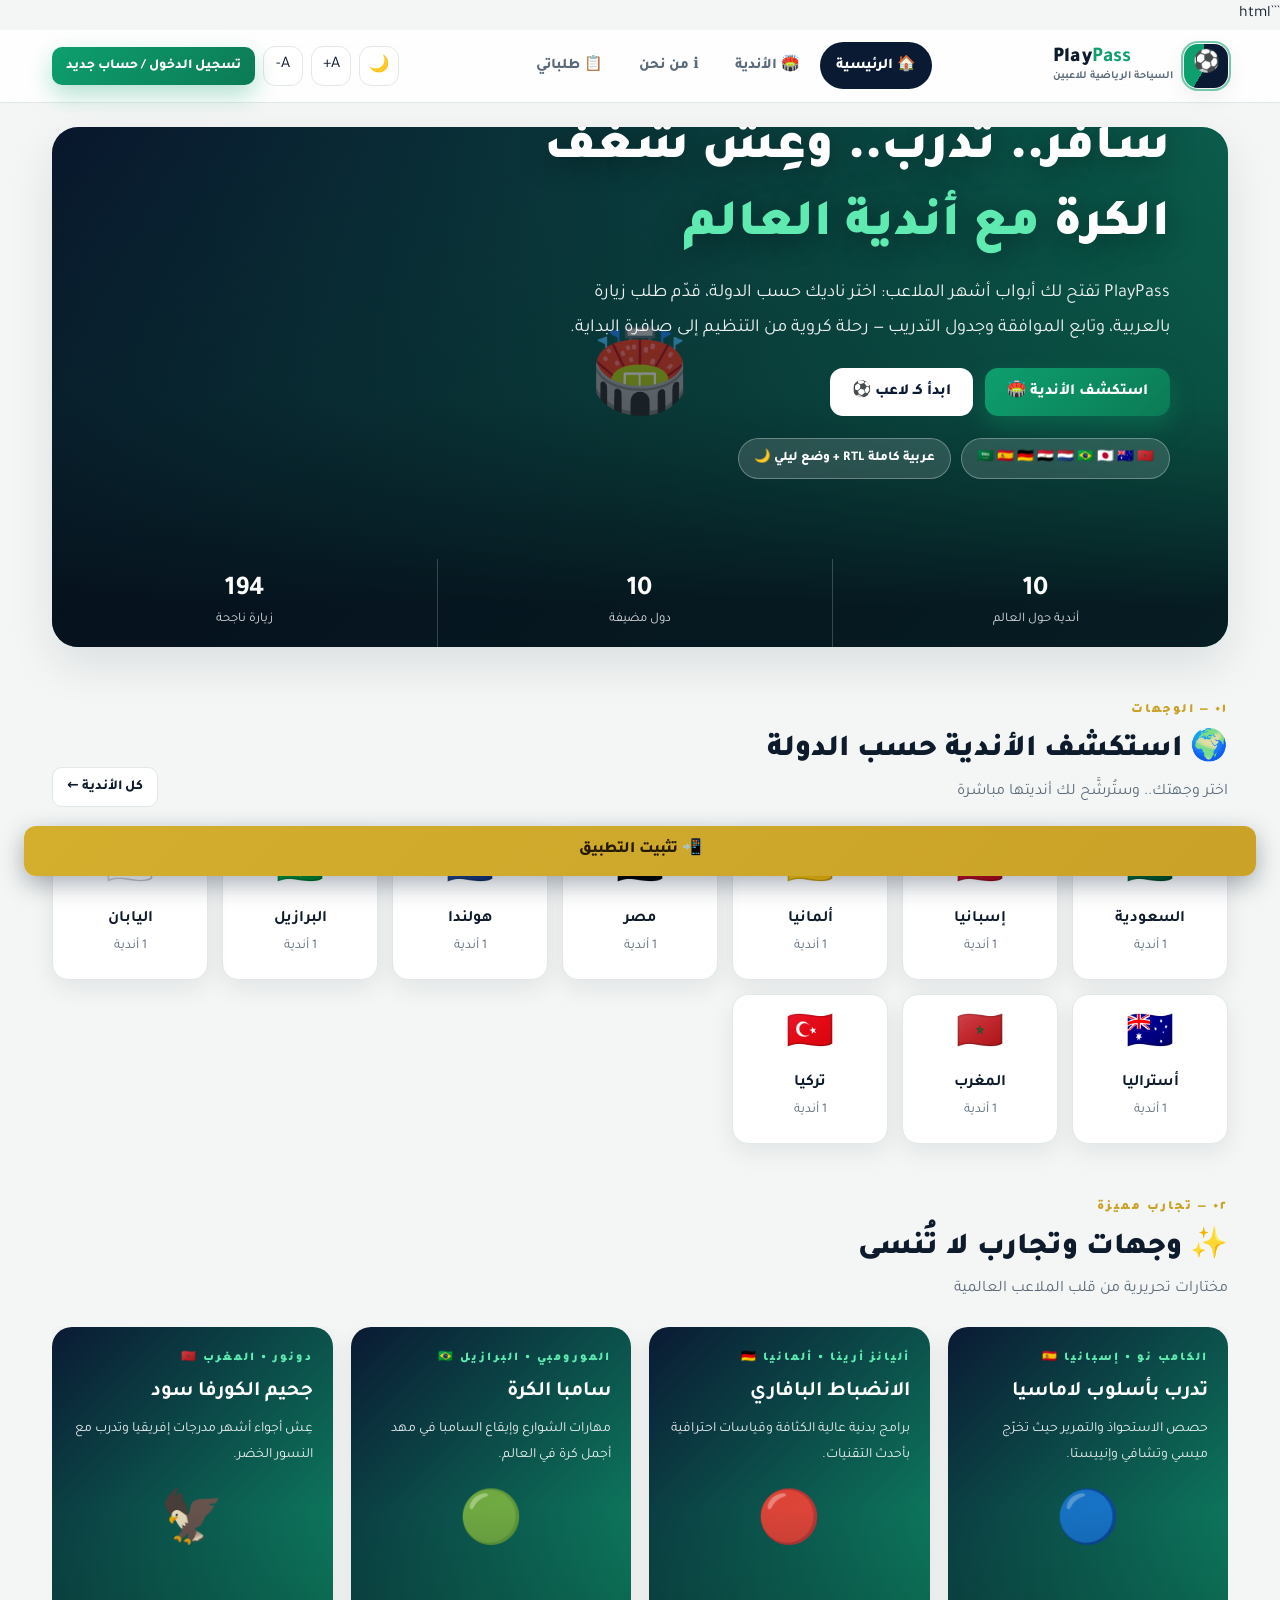
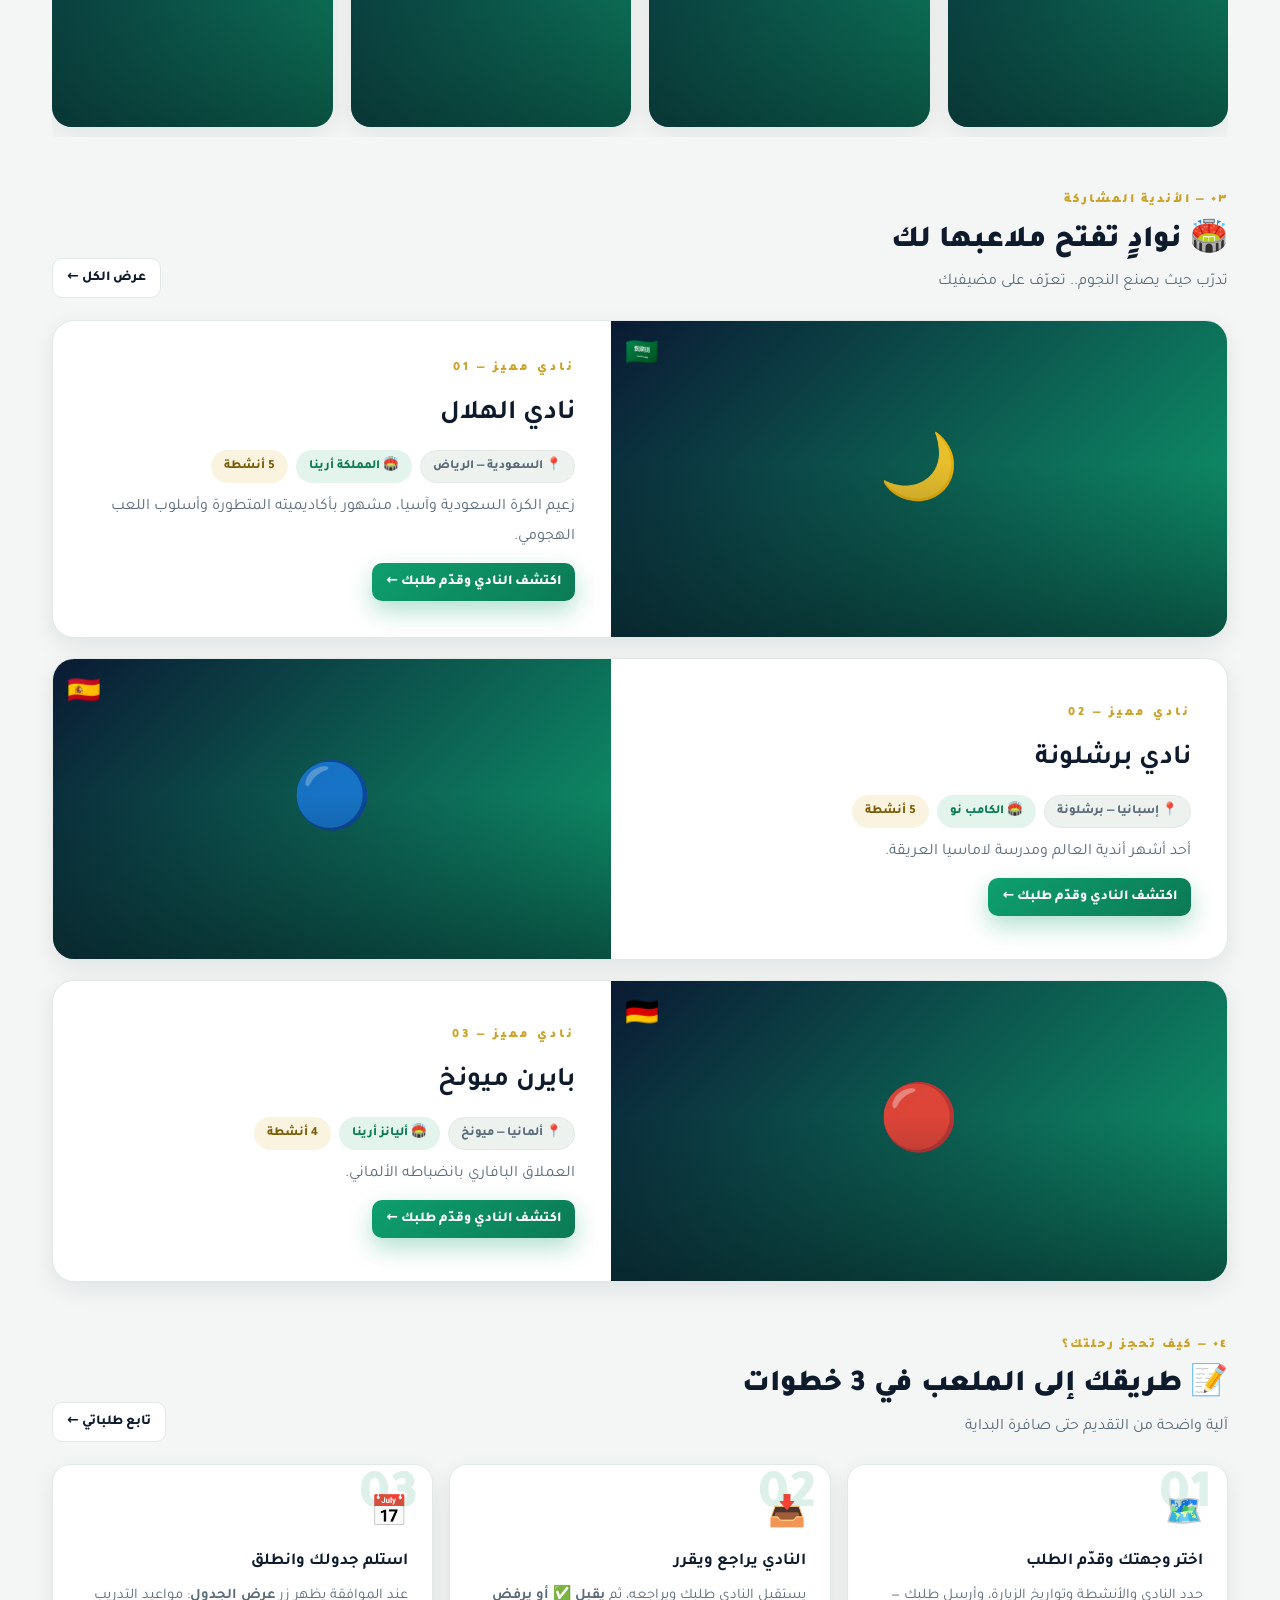
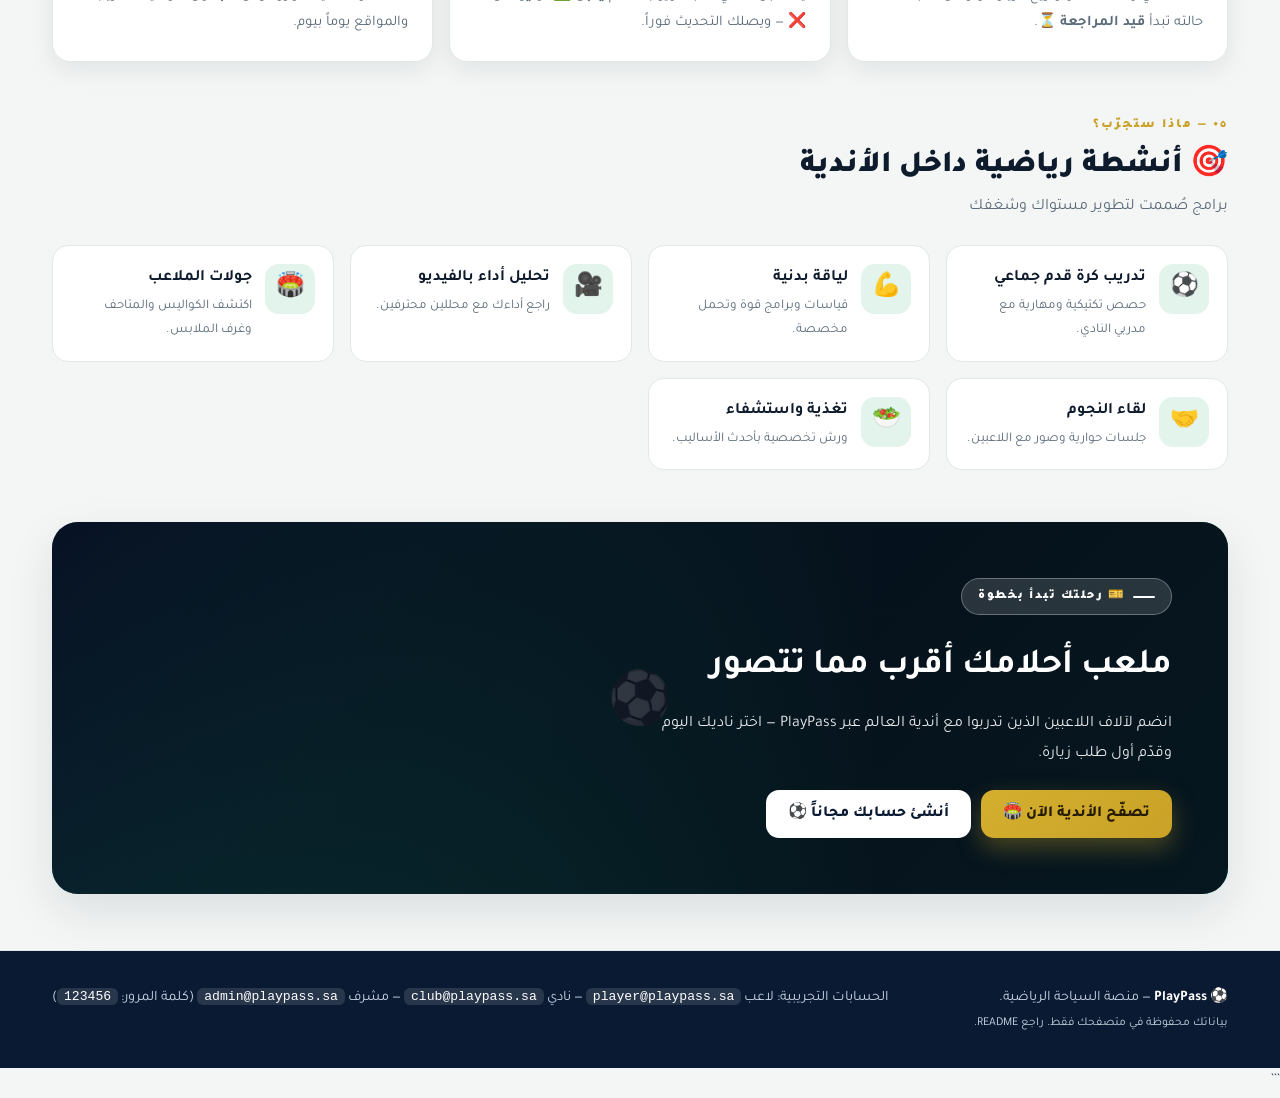
==== commit 5ea9fd3a: "Refactor HTML structure for improved readability Updated the HTML structure to improve readability a" ====
--- a/index.html
+++ b/index.html
@@ -1,7 +1,9 @@
+```html
 <!DOCTYPE html>
 <html lang="ar" dir="rtl" data-theme="light">
 <head>
-<meta charset="UTF-8"><meta name="viewport" content="width=device-width, initial-scale=1.0">
+<meta charset="UTF-8">
+<meta name="viewport" content="width=device-width, initial-scale=1.0">
 <title>PlayPass | السياحة الرياضية — تدرّب مع أندية العالم</title>
 <meta name="description" content="منصة عربية تربط اللاعبين بالأندية العالمية: استعرض الأندية، قدّم طلب زيارة، وتابع جدولك التدريبي.">
 <link rel="stylesheet" href="css/style.css">
@@ -10,9 +12,11 @@
 <link rel="icon" type="image/svg+xml" href="icon.svg">
 <link rel="apple-touch-icon" href="icons/apple-touch-icon.png">
 </head>
+
 <body>
 <a class="skip-link" href="#main">تخطَّ إلى المحتوى</a>
 <header class="site-header" id="siteHeader"></header>
+
 <main class="container" id="main">
 
   <!-- 1) Hero: stadium imagery + marketing headline -->
@@ -27,7 +31,10 @@
           <a class="btn btn-primary" href="clubs.html">استكشف الأندية 🏟️</a>
           <a class="btn btn-light" href="login.html" id="ctaBtn">ابدأ كـ لاعب ⚽</a>
         </div>
-        <div class="hero-meta"><span class="pill">🇸🇦 🇪🇸 🇩🇪 🇪🇬 🇳🇱 🇧🇷 🇯🇵 🇦🇺 🇲🇦</span><span class="pill">عربية كاملة RTL + وضع ليلي 🌙</span></div>
+        <div class="hero-meta">
+          <span class="pill">🇸🇦 🇪🇸 🇩🇪 🇪🇬 🇳🇱 🇧🇷 🇯🇵 🇦🇺 🇲🇦</span>
+          <span class="pill">عربية كاملة RTL + وضع ليلي 🌙</span>
+        </div>
       </div>
       <div class="hero-stats" id="heroStats"></div>
     </div>
@@ -35,35 +42,81 @@
 
   <!-- 2) Explore clubs by country -->
   <section class="section">
-    <div class="section-head reveal"><div><span class="idx">٠١ — الوجهات</span><h2>🌍 استكشف الأندية حسب الدولة</h2><p>اختر وجهتك.. وستُرشَّح لك أنديتها مباشرة</p></div><a class="btn btn-ghost btn-sm" href="clubs.html">كل الأندية ←</a></div>
+    <div class="section-head reveal">
+      <div>
+        <span class="idx">٠١ — الوجهات</span>
+        <h2>🌍 استكشف الأندية حسب الدولة</h2>
+        <p>اختر وجهتك.. وستُرشَّح لك أنديتها مباشرة</p>
+      </div>
+      <a class="btn btn-ghost btn-sm" href="clubs.html">كل الأندية ←</a>
+    </div>
     <div class="country-rail reveal" id="countryGrid"></div>
   </section>
 
   <!-- 3) Featured destinations & experiences -->
   <section class="section">
-    <div class="section-head reveal"><div><span class="idx">٠٢ — تجارب مميزة</span><h2>✨ وجهات وتجارب لا تُنسى</h2><p>مختارات تحريرية من قلب الملاعب العالمية</p></div></div>
+    <div class="section-head reveal">
+      <div>
+        <span class="idx">٠٢ — تجارب مميزة</span>
+        <h2>✨ وجهات وتجارب لا تُنسى</h2>
+        <p>مختارات تحريرية من قلب الملاعب العالمية</p>
+      </div>
+    </div>
     <div class="dest-rail reveal" id="destRail"></div>
   </section>
 
   <!-- 4) Professional clubs showcase -->
   <section class="section">
-    <div class="section-head reveal"><div><span class="idx">٠٣ — الأندية المشاركة</span><h2>🏟️ نوادٍ تفتح ملاعبها لك</h2><p>تدرّب حيث يصنع النجوم.. تعرّف على مضيفيك</p></div><a class="btn btn-ghost btn-sm" href="clubs.html">عرض الكل ←</a></div>
+    <div class="section-head reveal">
+      <div>
+        <span class="idx">٠٣ — الأندية المشاركة</span>
+        <h2>🏟️ نوادٍ تفتح ملاعبها لك</h2>
+        <p>تدرّب حيث يصنع النجوم.. تعرّف على مضيفيك</p>
+      </div>
+      <a class="btn btn-ghost btn-sm" href="clubs.html">عرض الكل ←</a>
+    </div>
     <div id="clubGrid"></div>
   </section>
 
   <!-- 5) How visit requests work -->
   <section class="section">
-    <div class="section-head reveal"><div><span class="idx">٠٤ — كيف تحجز رحلتك؟</span><h2>📝 طريقك إلى الملعب في 3 خطوات</h2><p>آلية واضحة من التقديم حتى صافرة البداية</p></div><a class="btn btn-ghost btn-sm" href="my-requests.html">تابع طلباتي ←</a></div>
+    <div class="section-head reveal">
+      <div>
+        <span class="idx">٠٤ — كيف تحجز رحلتك؟</span>
+        <h2>📝 طريقك إلى الملعب في 3 خطوات</h2>
+        <p>آلية واضحة من التقديم حتى صافرة البداية</p>
+      </div>
+      <a class="btn btn-ghost btn-sm" href="my-requests.html">تابع طلباتي ←</a>
+    </div>
+
     <div class="steps reveal">
-      <div class="step"><div class="st-ic">🗺️</div><h3>اختر وجهتك وقدّم الطلب</h3><p>حدد النادي والأنشطة وتواريخ الزيارة، وأرسل طلبك — حالته تبدأ <b>قيد المراجعة ⏳</b>.</p></div>
-      <div class="step"><div class="st-ic">📥</div><h3>النادي يراجع ويقرر</h3><p>يستقبل النادي طلبك ويراجعه، ثم <b>يقبل ✅ أو يرفض ❌</b> — ويصلك التحديث فوراً.</p></div>
-      <div class="step"><div class="st-ic">📅</div><h3>استلم جدولك وانطلق</h3><p>عند الموافقة يظهر زر <b>عرض الجدول</b>: مواعيد التدريب والمواقع يوماً بيوم.</p></div>
+      <div class="step">
+        <div class="st-ic">🗺️</div>
+        <h3>اختر وجهتك وقدّم الطلب</h3>
+        <p>حدد النادي والأنشطة وتواريخ الزيارة، وأرسل طلبك — حالته تبدأ <b>قيد المراجعة ⏳</b>.</p>
+      </div>
+      <div class="step">
+        <div class="st-ic">📥</div>
+        <h3>النادي يراجع ويقرر</h3>
+        <p>يستقبل النادي طلبك ويراجعه، ثم <b>يقبل ✅ أو يرفض ❌</b> — ويصلك التحديث فوراً.</p>
+      </div>
+      <div class="step">
+        <div class="st-ic">📅</div>
+        <h3>استلم جدولك وانطلق</h3>
+        <p>عند الموافقة يظهر زر <b>عرض الجدول</b>: مواعيد التدريب والمواقع يوماً بيوم.</p>
+      </div>
     </div>
   </section>
 
   <!-- Activities -->
   <section class="section">
-    <div class="section-head reveal"><div><span class="idx">٠٥ — ماذا ستجرّب؟</span><h2>🎯 أنشطة رياضية داخل الأندية</h2><p>برامج صُممت لتطوير مستواك وشغفك</p></div></div>
+    <div class="section-head reveal">
+      <div>
+        <span class="idx">٠٥ — ماذا ستجرّب؟</span>
+        <h2>🎯 أنشطة رياضية داخل الأندية</h2>
+        <p>برامج صُممت لتطوير مستواك وشغفك</p>
+      </div>
+    </div>
     <div class="grid activities reveal" id="actGrid"></div>
   </section>
 
@@ -84,10 +137,17 @@
   </section>
 
 </main>
-<footer id="siteFooter"></footer><div id="toasts"></div>
-<script src="js/seed.js"></script><script src="js/store.js"></script><script src="js/app.js"></script>
+
+<footer id="siteFooter"></footer>
+<div id="toasts"></div>
+
+<script src="js/seed.js"></script>
+<script src="js/store.js"></script>
+<script src="js/app.js"></script>
+
 <script>
 renderChrome("home");
+
 (function(){
   const db = DB.all();
 
@@ -97,7 +157,7 @@
 
   document.getElementById("heroStats").innerHTML = `
     <div><b>${db.clubs.length}</b><small>أندية حول العالم</small></div>
-    <div><b>${DB.countries().length}</b><small>دول مضيفة</small></div>
+    <div><b>${[...new Set(db.clubs.map(c=>c.country))].length}</b><small>دول مضيفة</small></div>
     <div><b>${db.requests.length * 37 + 120}</b><small>زيارة ناجحة</small></div>`;
 
   const s = session();
@@ -107,8 +167,13 @@
   const counts = {};
   db.clubs.forEach(c=> counts[c.country] = (counts[c.country]||0)+1);
   const flagOf = c => (db.clubs.find(x=>x.country===c)||{}).flag || "🏳️";
+
   document.getElementById("countryGrid").innerHTML = Object.keys(counts).map(c=>
-    `<div class="country-card" onclick="location.href='clubs.html?country=${encodeURIComponent(c)}'"><div class="f">${flagOf(c)}</div><b>${esc(c)}</b><small>${counts[c]} أندية</small></div>`).join("");
+    `<div class="country-card" onclick="location.href='clubs.html?country=${encodeURIComponent(c)}'">
+      <div class="f">${flagOf(c)}</div>
+      <b>${esc(c)}</b>
+      <small>${counts[c]} أندية</small>
+    </div>`).join("");
 
   // 3) Destinations rail (editorial picks, static content)
   const dests = [
@@ -117,16 +182,32 @@
     [window.CLUB_IMGS["c-sao"], "المورومبي • البرازيل 🇧🇷", "سامبا الكرة", "مهارات الشوارع وإيقاع السامبا في مهد أجمل كرة في العالم.", "🟢"],
     [window.CLUB_IMGS["c-raja"], "دونور • المغرب 🇲🇦", "جحيم الكورفا سود", "عِش أجواء أشهر مدرجات إفريقيا وتدرب مع النسور الخضر.", "🦅"]
   ];
+
   document.getElementById("destRail").innerHTML = dests.map(d=>
-    `<div class="dest-card" onclick="location.href='clubs.html'"><div class="ph">${ph(uimg(d[0], 800), d[4], d[2])}</div>
-      <div class="dest-cap"><span class="k">${esc(d[1])}</span><h3>${esc(d[2])}</h3><p>${esc(d[3])}</p></div></div>`).join("");
+    `<div class="dest-card" onclick="location.href='clubs.html'">
+      <div class="ph">${ph(uimg(d[0], 800), d[4], d[2])}</div>
+      <div class="dest-cap">
+        <span class="k">${esc(d[1])}</span>
+        <h3>${esc(d[2])}</h3>
+        <p>${esc(d[3])}</p>
+      </div>
+    </div>`).join("");
 
   // 4) Clubs showcase: editorial feature rows (same data + links, new skin)
   document.getElementById("clubGrid").innerHTML = db.clubs.slice(0,3).map((c,i)=>`
     <article class="feature reveal in">
-      <div class="ph">${ph(clubImg(c.id, 900), c.emoji, c.name)}<span class="flag" style="position:absolute;top:12px;left:14px;font-size:1.7rem;z-index:2">${c.flag}</span></div>
-      <div class="feature-body"><span class="no">نادي مميز — 0${i+1}</span><h3>${esc(c.name)}</h3>
-        <div class="meta"><span class="tag">📍 ${esc(c.country)} — ${esc(c.city)}</span><span class="tag green">🏟️ ${esc(c.stadium)}</span><span class="tag gold">${esc(c.activities.length)} أنشطة</span></div>
+      <div class="ph">
+        ${ph(clubImg(c.id, 900), c.emoji, c.name)}
+        <span class="flag" style="position:absolute;top:12px;left:14px;font-size:1.7rem;z-index:2">${c.flag}</span>
+      </div>
+      <div class="feature-body">
+        <span class="no">نادي مميز — 0${i+1}</span>
+        <h3>${esc(c.name)}</h3>
+        <div class="meta">
+          <span class="tag">📍 ${esc(c.country)} — ${esc(c.city)}</span>
+          <span class="tag green">🏟️ ${esc(c.stadium)}</span>
+          <span class="tag gold"> ${esc(c.activities.length)} أنشطة</span>
+        </div>
         <p>${esc(c.desc)}</p>
         <div><a class="btn btn-primary btn-sm" href="club-details.html?id=${c.id}">اكتشف النادي وقدّم طلبك ←</a></div>
       </div>
@@ -140,9 +221,14 @@
     ["🤝","لقاء النجوم","جلسات حوارية وصور مع اللاعبين."],
     ["🥗","تغذية واستشفاء","ورش تخصصية بأحدث الأساليب."]
   ];
+
   document.getElementById("actGrid").innerHTML = acts.map(a=>
-    `<div class="activity-card"><div class="activity-ic">${a[0]}</div><div><b>${a[1]}</b><br><small style="color:var(--muted)">${a[2]}</small></div></div>`).join("");
+    `<div class="activity-card">
+      <div class="activity-ic">${a[0]}</div>
+      <div><b>${a[1]}</b><br><small style="color:var(--muted)">${a[2]}</small></div>
+    </div>`).join("");
 })();
 </script>
 </body>
 </html>
+```
--- a/css/style.css
+++ b/css/style.css
@@ -1,11 +1,4 @@
-/* ============================================================
-   PlayPass — Luxury Sports-Tourism Editorial Identity v2
-   Palette: deep navy + white + sport green, gold touch.
-   RTL Arabic, Tajawal. Light/Dark + font scaling preserved.
-   NOTE: all legacy class names are kept working (cards, forms,
-   tables, dashboards) — this file only re-skins + adds editorial
-   components. No JS / logic changes required.
-   ============================================================ */
+/* PlayPass — Luxury Sports-Tourism Editorial Identity v2 — Full RTL Support */
 @import url('https://fonts.googleapis.com/css2?family=Tajawal:wght@300;400;500;700;800;900&display=swap');
 
 :root{
@@ -62,7 +55,7 @@
 a{color:inherit}
 .container{max-width:var(--maxw);margin-inline:auto;padding-inline:22px}
 ::selection{background:var(--green);color:#fff}
-.skip-link{position:absolute;top:-60px;right:16px;background:var(--navy);color:#fff;padding:8px 14px;border-radius:8px;z-index:99}
+.skip-link{position:absolute;top:-60px;inset-inline-start:16px;background:var(--navy);color:#fff;padding:8px 14px;border-radius:8px;z-index:99}
 .skip-link:focus{top:8px;color:#fff}
 
 /* ---------- Photo with graceful fallback ---------- */
@@ -89,6 +82,7 @@
 .header-actions{display:flex;gap:8px;align-items:center}
 .icon-btn{border:1px solid var(--border);background:var(--surface);color:var(--text);width:40px;height:40px;border-radius:12px;cursor:pointer;display:grid;place-items:center;font-size:1.02rem;transition:.2s;font-family:inherit}
 .icon-btn:hover{transform:translateY(-1px);border-color:var(--green);color:var(--green-deep)}
+[data-theme="dark"] .icon-btn:hover{color:var(--green)}
 .btn{border:0;cursor:pointer;font-family:inherit;font-weight:800;border-radius:13px;padding:12px 22px;font-size:.97rem;display:inline-flex;align-items:center;gap:8px;justify-content:center;text-decoration:none;transition:transform .15s,box-shadow .2s,filter .2s;line-height:1.6}
 .btn:active{transform:scale(.97)}
 .btn-primary{background:linear-gradient(135deg,var(--green),var(--green-deep));color:#fff;box-shadow:0 10px 24px rgba(14,159,110,.32)}
@@ -97,7 +91,7 @@
 .btn-ghost:hover{border-color:var(--green)}
 .btn-accent{background:linear-gradient(135deg,#d4af2e,var(--gold));color:#241b02;box-shadow:0 10px 24px rgba(201,162,39,.35)}
 .btn-navy{background:var(--navy);color:#fff}
-[data-theme="dark"] .btn-navy{background:var(--green)}
+[data-theme="dark"] .btn-navy{background:var(--green);color:#fff}
 .btn-danger{background:#dc2626;color:#fff}
 .btn-sm{padding:8px 14px;font-size:.86rem;border-radius:10px}
 .btn:disabled{opacity:.55;cursor:not-allowed}
@@ -122,13 +116,13 @@
 .hero-inner{position:relative;z-index:2;padding:clamp(26px,5vw,58px);max-width:760px}
 .hero-inner h1{margin:10px 0 12px;font-size:clamp(1.9rem,4.6vw,3.2rem);line-height:1.5;font-weight:900;text-shadow:0 4px 30px rgba(0,0,0,.4)}
 .hero-inner h1 em{font-style:normal;color:#5eeab0}
-.hero-inner p{margin:0 0 22px;font-size:clamp(1rem,1.6vw,1.15rem);opacity:.93;max-width:56ch}
+.hero-inner p{margin:0 0 22px;font-size:clamp(1rem,1.6vw,1.15rem);opacity:.93;max-width:60ch}
 .hero-cta{display:flex;gap:12px;flex-wrap:wrap}
 .btn-light{background:#fff;color:var(--navy)}
 .btn-light:hover{filter:brightness(.95)}
 .hero-meta{display:flex;gap:10px;flex-wrap:wrap;margin-top:22px}
 .hero-meta .pill{background:rgba(255,255,255,.14);border:1px solid rgba(255,255,255,.3);backdrop-filter:blur(6px);padding:7px 15px;border-radius:999px;font-size:.83rem;font-weight:800}
-.hero-stats{position:relative;z-index:2;display:flex;margin:0 clamp(26px,5vw,58px) clamp(24px,4vw,40px);margin-top:0;background:rgba(255,255,255,.1);border:1px solid rgba(255,255,255,.22);backdrop-filter:blur(12px);border-radius:16px;overflow:hidden}
+.hero-stats{position:relative;z-index:2;display:flex;gap:10px;flex-wrap:wrap;margin-top:22px}
 .hero-stats>div{flex:1;padding:14px 10px;text-align:center}
 .hero-stats>div+div{border-inline-start:1px solid rgba(255,255,255,.2)}
 .hero-stats b{font-size:clamp(1.2rem,2.4vw,1.7rem);display:block;line-height:1.3}
@@ -148,7 +142,7 @@
 /* ---------- Country explorer (editorial strip) ---------- */
 .country-rail{display:grid;grid-template-columns:repeat(auto-fill,minmax(150px,1fr));gap:14px}
 .country-card{background:var(--surface);border:1px solid var(--border);border-radius:16px;padding:20px 12px;text-align:center;cursor:pointer;transition:.25s;box-shadow:var(--shadow-sm);position:relative;overflow:hidden}
-.country-card::before{content:"";position:absolute;top:0;right:0;left:0;height:4px;background:linear-gradient(90deg,var(--green),var(--sky));opacity:0;transition:.25s}
+.country-card::before{content:"";position:absolute;top:0;inset-inline-start:0;height:4px;background:linear-gradient(90deg,var(--green),var(--sky));opacity:0;transition:.25s}
 .country-card:hover{transform:translateY(-4px);border-color:var(--green);box-shadow:var(--shadow)}
 .country-card:hover::before{opacity:1}
 .country-card .f{font-size:2.4rem;line-height:1.2}
@@ -160,14 +154,14 @@
 .grid.countries{grid-template-columns:repeat(auto-fill,minmax(150px,1fr))}
 .grid.activities{grid-template-columns:repeat(auto-fill,minmax(230px,1fr))}
 
-/* ---------- Destinations rail (horizontal editorial) ---------- */
-.dest-rail{display:grid;grid-auto-flow:column;grid-auto-columns:minmax(270px,330px);gap:18px;overflow-x:auto;padding-bottom:10px;scroll-snap-type:x mandatory}
+/* ---------- Destinations rail (editorial strip) ---------- */
+.dest-rail{display:grid;grid-auto-flow:column;grid-auto-columns:minmax(270px,330px);gap:18px;overflow-x:auto;padding-block-end:10px;scroll-snap-type:x mandatory}
 .dest-rail::-webkit-scrollbar{height:8px}
 .dest-rail::-webkit-scrollbar-thumb{background:var(--green);border-radius:99px}
 .dest-card{position:relative;height:400px;border-radius:20px;overflow:hidden;scroll-snap-align:start;cursor:pointer;box-shadow:var(--shadow-sm);transition:transform .3s}
 .dest-card:hover{transform:translateY(-5px)}
 .dest-card .ph{position:absolute;inset:0}
-.dest-cap{position:absolute;inset:auto 0 0 0;z-index:2;padding:20px;color:#fff}
+.dest-cap{position:absolute;inset-inline-end:0 inset-inline-start:0 bottom:0;z-index:2;padding:20px;color:#fff}
 .dest-cap .k{font-size:.75rem;font-weight:900;letter-spacing:2px;color:#5eeab0}
 .dest-cap h3{margin:4px 0;font-size:1.3rem}
 .dest-cap p{margin:0;font-size:.88rem;opacity:.9}
@@ -194,7 +188,7 @@
 .card:hover{transform:translateY(-5px);box-shadow:var(--shadow)}
 .card-cover{height:190px;display:grid;place-items:center;font-size:3.2rem;color:#fff;position:relative;overflow:hidden}
 .card-cover img{position:absolute;inset:0;width:100%;height:100%;object-fit:cover}
-.card-cover span.flag{position:absolute;top:10px;left:12px;font-size:1.5rem;z-index:2;filter:drop-shadow(0 2px 6px rgba(0,0,0,.45))}
+.card-cover span.flag{position:absolute;inset-block-start:10px;inset-inline-start:12px;font-size:1.5rem;z-index:2;filter:drop-shadow(0 2px 6px rgba(0,0,0,.45))}
 .card-cover .shade{position:absolute;inset:0;background:linear-gradient(0deg,rgba(5,11,24,.5),transparent 60%);pointer-events:none}
 .card-body{padding:18px;display:grid;gap:9px;flex:1}
 .card-body h3{margin:0;font-size:1.12rem}
@@ -206,7 +200,7 @@
 /* ---------- Steps ---------- */
 .steps{display:grid;grid-template-columns:repeat(auto-fit,minmax(230px,1fr));gap:16px;counter-reset:step}
 .step{background:var(--surface);border:1px solid var(--border);border-radius:18px;padding:24px;position:relative;overflow:hidden;box-shadow:var(--shadow-sm)}
-.step::before{counter-increment:step;content:"0" counter(step);position:absolute;top:6px;left:14px;font-size:3.4rem;font-weight:900;color:var(--green);opacity:.14;line-height:1}
+.step::before{counter-increment:step;content:"0" counter(step);position:absolute;inset-block-start:6px;inset-inline-start:14px;font-size:3.4rem;font-weight:900;color:var(--green);opacity:.14;line-height:1}
 .step h3{margin:0 0 6px;font-size:1.05rem}
 .step p{margin:0;color:var(--muted);font-size:.92rem}
 .step .st-ic{font-size:1.9rem}
@@ -231,13 +225,13 @@
 .form-card{background:var(--surface);border:1px solid var(--border);border-radius:20px;box-shadow:var(--shadow);padding:clamp(20px,3.4vw,30px);max-width:680px;margin-inline:auto}
 .field{display:grid;gap:6px;margin-bottom:14px}
 .field label{font-weight:800;font-size:.92rem}
-.field input,.field select,.field textarea{background:var(--bg);border:1.5px solid var(--border);border-radius:12px;padding:11px 14px;font-family:inherit;font-size:1rem;color:var(--text);width:100%;transition:.15s}
+.field input,.field select,.field textarea{background:var(--bg);border:1.5px solid var(--border);border-radius:12px;padding:11px 14px;font-family:inherit;font-size:1rem;color:var(--text);width:100%}
 .field input:focus,.field select:focus,.field textarea:focus{outline:2px solid var(--green);border-color:var(--green)}
 .field .hint,.hint{font-size:.82rem;color:var(--muted)}
 .checks{display:grid;gap:9px}
 .check{display:flex;gap:10px;align-items:flex-start;background:var(--bg);border:1.5px solid var(--border);border-radius:12px;padding:11px 13px;cursor:pointer;transition:.15s}
 .check:hover{border-color:var(--green)}
-.check input{width:20px;height:20px;margin-top:3px;accent-color:var(--green)}
+.check input{width:20px;height:20px;margin-block-start:3px;accent-color:var(--green)}
 .alert{border-radius:13px;padding:12px 16px;font-weight:700;font-size:.92rem;margin-bottom:14px}
 .alert.ok{background:#dcfce7;color:#166534;border:1px solid #86efac}
 .alert.err{background:#fee2e2;color:#991b1b;border:1px solid #fca5a5}
@@ -254,9 +248,9 @@
 [data-theme="dark"] .status.pending{background:#2a230f;color:#e8c547}
 [data-theme="dark"] .status.approved{background:#0e2f26;color:#6ee7b7}
 [data-theme="dark"] .status.rejected{background:#3b1414;color:#fca5a5}
-.table-wrap{overflow-x:auto;border:1px solid var(--border);border-radius:16px;background:var(--surface)}
+.table-wrap{overflow:auto;border:1px solid var(--border);border-radius:16px;background:var(--surface)}
 table{width:100%;border-collapse:collapse;font-size:.92rem;min-width:640px}
-th,td{padding:13px 15px;text-align:right;border-bottom:1px solid var(--border)}
+th,td{padding:13px 15px;text-align:start;border-bottom:1px solid var(--border)}
 th{background:var(--navy);color:#fff;font-weight:800;white-space:nowrap;font-size:.85rem}
 [data-theme="dark"] th{background:#14273f}
 tr:last-child td{border-bottom:0}
@@ -281,35 +275,48 @@
 .side{background:var(--surface);border:1px solid var(--border);border-radius:18px;padding:14px;height:fit-content;position:sticky;top:calc(var(--header-h) + 14px);box-shadow:var(--shadow-sm)}
 .side a{display:flex;gap:10px;align-items:center;text-decoration:none;padding:12px 14px;border-radius:12px;font-weight:800;color:var(--muted);margin-bottom:4px;font-size:.93rem;transition:.15s}
 .side a.active,.side a:hover{background:var(--navy);color:#fff}
-[data-theme="dark"] .side a.active,[data-theme="dark"] .side a:hover{background:var(--green)}
+[data-theme="dark"] .side a.active,[data-theme="dark"] .side a:hover{background:var(--green);color:#fff}
 .kpis{display:grid;grid-template-columns:repeat(auto-fit,minmax(150px,1fr));gap:12px;margin-bottom:16px}
-.kpi{background:var(--surface);border:1px solid var(--border);border-radius:16px;padding:18px;box-shadow:var(--shadow-sm);border-top:4px solid var(--green)}
+.kpi{background:var(--surface);border:1px solid var(--border);border-radius:16px;padding:18px;box-shadow:var(--shadow-sm);border-block-start:4px solid var(--green)}
 .kpi small{color:var(--muted);font-weight:800}
 .kpi b{font-size:1.8rem;display:block;line-height:1.3}
-.bar{height:10px;background:var(--surface-2);border-radius:99px;overflow:hidden;margin-top:8px}
+.bar{height:10px;background:var(--surface-2);border-radius:99px;overflow:hidden;margin-block-start:8px}
 .bar i{display:block;height:100%;background:linear-gradient(-90deg,var(--green),var(--sky));border-radius:99px}
 .panel{background:var(--surface);border:1px solid var(--border);border-radius:18px;padding:clamp(18px,3vw,26px);box-shadow:var(--shadow-sm);margin-bottom:16px}
-.panel h3{margin:0 0 12px;font-size:1.15rem}
+.panel h3{margin:0 0 12px}
 
 /* ---------- Club detail ---------- */
 .club-hero{border-radius:22px;overflow:hidden;margin-top:22px;border:1px solid var(--border);background:var(--surface);box-shadow:var(--shadow)}
 .club-cover{min-height:330px;display:grid;place-items:center;color:#fff;position:relative;overflow:hidden}
 .club-cover img{position:absolute;inset:0;width:100%;height:100%;object-fit:cover}
 .club-cover .ov{position:absolute;inset:0;background:linear-gradient(0deg,rgba(5,11,24,.82),rgba(5,11,24,.25) 60%)}
-.club-cover h1{position:absolute;bottom:16px;right:24px;margin:0;font-size:clamp(1.5rem,3vw,2.1rem);z-index:2;text-shadow:0 3px 18px rgba(0,0,0,.5)}
-.club-cover .flag{position:absolute;top:16px;left:20px;font-size:2.4rem;z-index:2}
-.club-cover .crest{position:absolute;bottom:70px;right:26px;z-index:2;width:74px;height:74px;border-radius:20px;display:grid;place-items:center;font-size:2.4rem;background:rgba(255,255,255,.14);border:1.5px solid rgba(255,255,255,.4);backdrop-filter:blur(8px)}
+.club-cover h1{position:absolute;inset-block-end:16px;inset-inline-end:24px;margin:0;font-size:clamp(1.5rem,3vw,2.1rem);z-index:2;text-shadow:0 3px 18px rgba(0,0,0,.5)}
+.club-cover .flag{position:absolute;inset-block-start:16px;inset-inline-start:20px;font-size:2.4rem;z-index:2}
+.club-cover .crest{position:absolute;inset-block-end:70px;inset-inline-end:26px;z-index:2;width:74px;height:74px;border-radius:20px;display:grid;place-items:center;font-size:2.4rem;background:rgba(255,255,255,.14);border:1.5px solid rgba(255,255,255,.4);backdrop-filter:blur(8px)}
 .club-info{padding:clamp(18px,3vw,28px);display:grid;gap:12px}
 
 /* ---------- Footer ---------- */
-footer{margin-top:56px;border-top:1px solid var(--border);background:var(--navy);color:#c8d4e2;padding:34px 0;font-size:.9rem}
+footer{margin-block-start:56px;border-block-start:1px solid var(--border);background:var(--navy);color:#c8d4e2;padding:34px 0;font-size:.9rem}
 [data-theme="dark"] footer{background:#081222}
 footer b{color:#fff}
 footer code{background:rgba(255,255,255,.12);padding:1px 7px;border-radius:6px;color:#fff;font-size:.82rem}
 .foot-grid{display:flex;justify-content:space-between;gap:18px;flex-wrap:wrap;align-items:flex-start}
 
-/* ---------- Toast ---------- */
-#toasts{position:fixed;bottom:18px;left:50%;transform:translateX(-50%);display:grid;gap:8px;z-index:100;width:min(430px,92vw)}
+.pwa-install-btn {
+  position: fixed;
+  inset-block-end: 24px;
+  inset-inline-start: 24px;
+  z-index: 2147483647 !important;
+  display: block !important;
+  visibility: visible !important;
+  opacity: 1 !important;
+  border-radius: 12px !important;
+  box-shadow: 0 8px 24px rgba(10,26,51,.35) !important;
+}
+[data-theme="dark"] .pwa-install-btn {
+  box-shadow: 0 8px 24px rgba(10,26,51,.5) !important;
+}
+#toasts{position:fixed;inset-block-end:18px;inset-inline-start:50%;transform:translateX(-50%);display:grid;gap:8px;z-index:100;width:min(430px,92vw)}
 .toast{background:var(--navy);color:#fff;padding:13px 19px;border-radius:13px;font-weight:800;box-shadow:0 14px 34px rgba(0,0,0,.3);animation:up .25s ease;border-inline-start:4px solid var(--green)}
 [data-theme="dark"] .toast{background:#14273f}
 @keyframes up{from{opacity:0;transform:translateY(10px)}}
@@ -329,7 +336,7 @@
   .dash{grid-template-columns:1fr}
   .side{position:static;display:flex;overflow-x:auto;gap:6px}
   .side a{white-space:nowrap;margin:0}
-  .nav{display:none;position:absolute;top:var(--header-h);right:0;left:0;background:var(--surface);flex-direction:column;padding:12px;border-bottom:1px solid var(--border);box-shadow:var(--shadow)}
+  .nav{display:none;position:absolute;inset-block-start:var(--header-h);inset-inline-end:0;inset-inline-start:0;background:var(--surface);flex-direction:column;padding:12px;border-bottom:1px solid var(--border);box-shadow:var(--shadow)}
   .nav.open{display:flex}
   .burger{display:grid}
 }
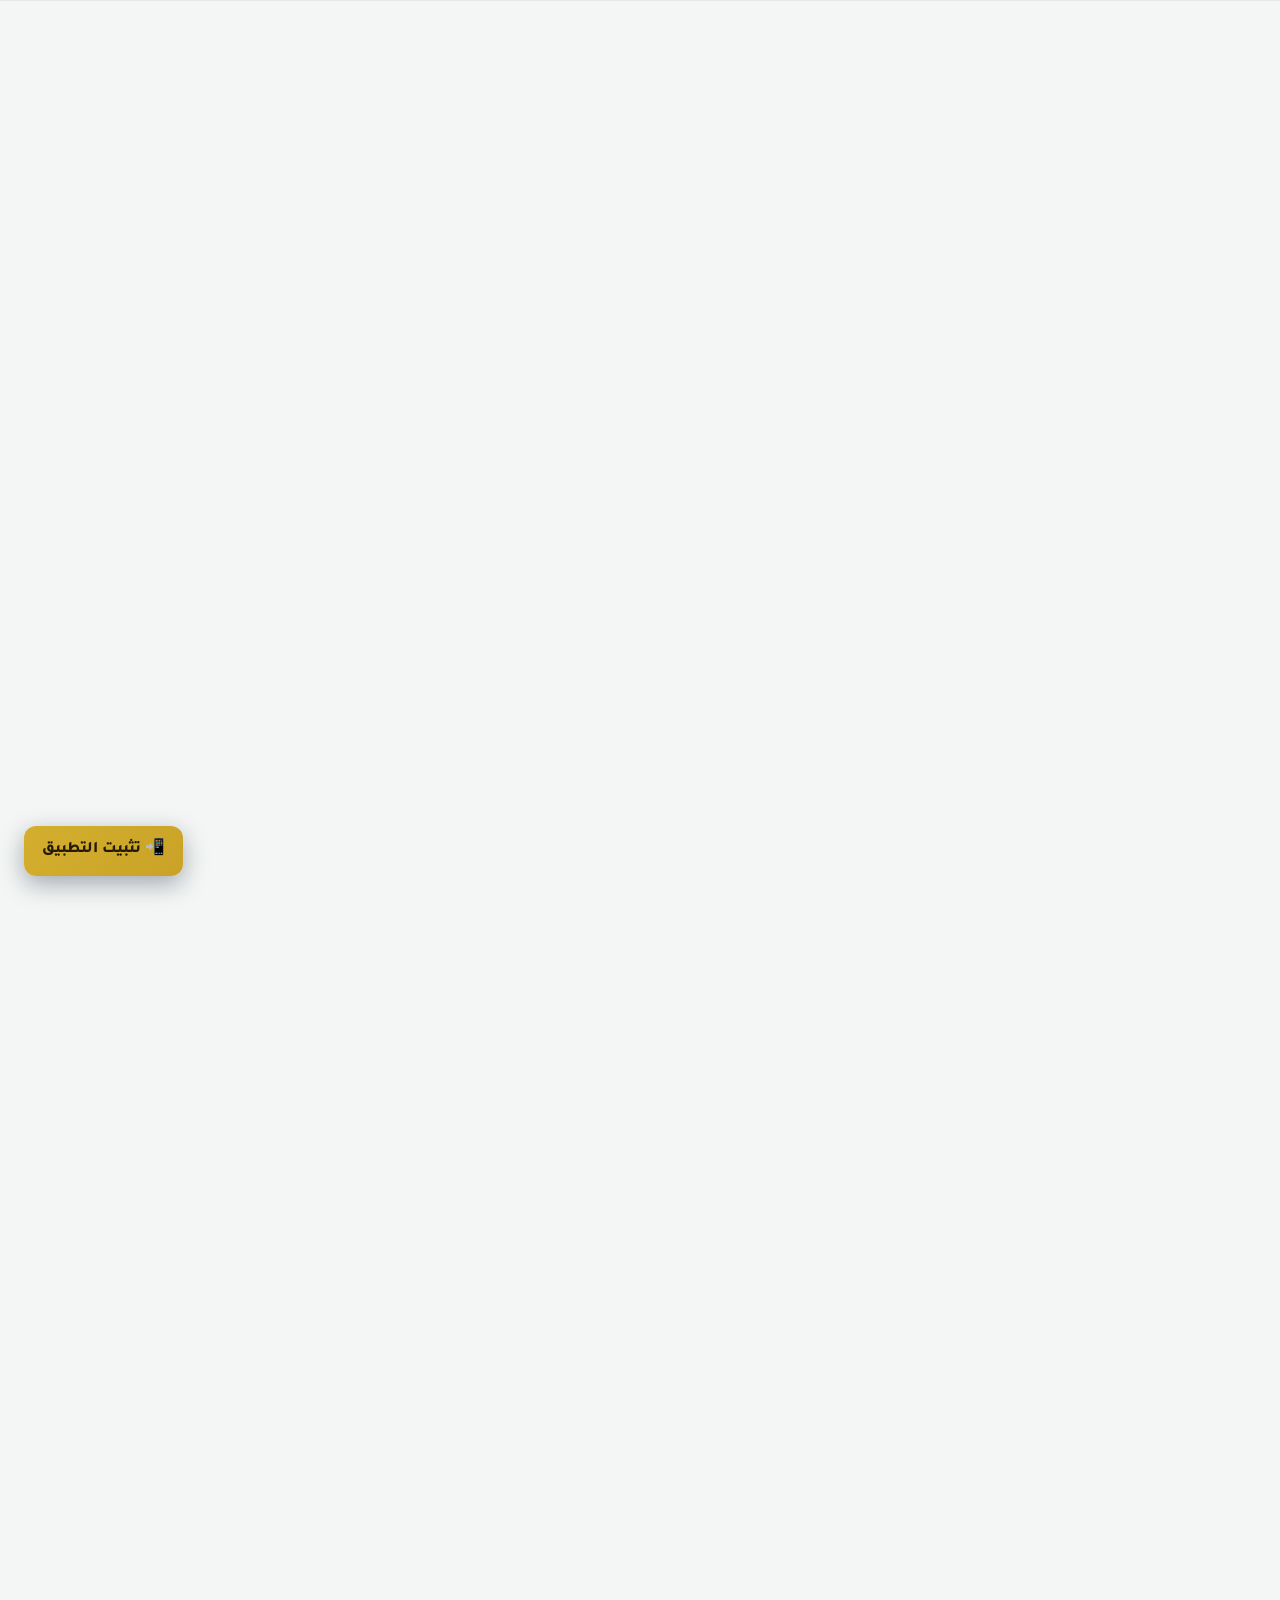
==== commit 4434d262: "Update hero section and improve club exploration text" ====
--- a/index.html
+++ b/index.html
@@ -1,126 +1,61 @@
-```html
 <!DOCTYPE html>
 <html lang="ar" dir="rtl" data-theme="light">
 <head>
-<meta charset="UTF-8">
-<meta name="viewport" content="width=device-width, initial-scale=1.0">
+<meta charset="UTF-8"><meta name="viewport" content="width=device-width, initial-scale=1.0">
 <title>PlayPass | السياحة الرياضية — تدرّب مع أندية العالم</title>
 <meta name="description" content="منصة عربية تربط اللاعبين بالأندية العالمية: استعرض الأندية، قدّم طلب زيارة، وتابع جدولك التدريبي.">
 <link rel="stylesheet" href="css/style.css">
-<link rel="manifest" href="manifest.webmanifest">
-<meta name="theme-color" content="#0a1a33">
-<link rel="icon" type="image/svg+xml" href="icon.svg">
-<link rel="apple-touch-icon" href="icons/apple-touch-icon.png">
 </head>
-
 <body>
 <a class="skip-link" href="#main">تخطَّ إلى المحتوى</a>
 <header class="site-header" id="siteHeader"></header>
-
 <main class="container" id="main">
-
-  <!-- 1) Hero: stadium imagery + marketing headline -->
   <section class="hero-luxe reveal">
     <div class="ph" id="heroPh"></div>
     <div style="position:absolute;inset:0;display:flex;flex-direction:column;justify-content:flex-end">
       <div class="hero-inner">
         <span class="eyebrow" style="background:rgba(255,255,255,.14);border-color:rgba(255,255,255,.3);color:#fff">⚽ 🏟️ ✈️ السياحة الرياضية</span>
         <h1>سافر.. تدرّب.. وعِش شغف الكرة <em>مع أندية العالم</em></h1>
-        <p>PlayPass تفتح لك أبواب أشهر الملاعب: اختر ناديك حسب الدولة، قدّم طلب زيارة بالعربية، وتابع الموافقة وجدول التدريب — رحلة كروية من التنظيم إلى صافرة البداية.</p>
+        <p>PlayPass تفتح لك أبواب أشهر الملاعب: اختر ناديك حسب الدولة، قدّم طلب زيارة بالعربية، وتابع الموافقة وجدول التدريب — كل ذلك بالعربية ومن مكان واحد.</p>
         <div class="hero-cta">
-          <a class="btn btn-primary" href="clubs.html">استكشف الأندية 🏟️</a>
+          <a class="btn btn-accent" href="clubs.html">استكشف الأندية 🏟️</a>
           <a class="btn btn-light" href="login.html" id="ctaBtn">ابدأ كـ لاعب ⚽</a>
         </div>
-        <div class="hero-meta">
-          <span class="pill">🇸🇦 🇪🇸 🇩🇪 🇪🇬 🇳🇱 🇧🇷 🇯🇵 🇦🇺 🇲🇦</span>
-          <span class="pill">عربية كاملة RTL + وضع ليلي 🌙</span>
-        </div>
+        <div class="hero-meta"><span class="pill">🇸🇦 🇪🇸 🇩🇪 🇪🇬 🇳🇱 🇧🇷 🇯🇵 🇦🇺 🇲🇦</span><span class="pill">دعم كامل RTL + وضع ليلي</span></div>
       </div>
       <div class="hero-stats" id="heroStats"></div>
     </div>
   </section>
 
-  <!-- 2) Explore clubs by country -->
   <section class="section">
-    <div class="section-head reveal">
-      <div>
-        <span class="idx">٠١ — الوجهات</span>
-        <h2>🌍 استكشف الأندية حسب الدولة</h2>
-        <p>اختر وجهتك.. وستُرشَّح لك أنديتها مباشرة</p>
-      </div>
-      <a class="btn btn-ghost btn-sm" href="clubs.html">كل الأندية ←</a>
-    </div>
+    <div class="section-head reveal"><div><span class="idx">٠١ — الوجهات</span><h2>🌍 استكشف الأندية حسب الدولة</h2><p>اختر دولة لتصفية الأندية مباشرة</p></div><a class="btn btn-ghost btn-sm" href="clubs.html">كل الأندية ←</a></div>
     <div class="country-rail reveal" id="countryGrid"></div>
   </section>
 
-  <!-- 3) Featured destinations & experiences -->
   <section class="section">
-    <div class="section-head reveal">
-      <div>
-        <span class="idx">٠٢ — تجارب مميزة</span>
-        <h2>✨ وجهات وتجارب لا تُنسى</h2>
-        <p>مختارات تحريرية من قلب الملاعب العالمية</p>
-      </div>
-    </div>
+    <div class="section-head reveal"><div><span class="idx">٠٢ — أنشطة مميزة</span><h2>✨ وجهات وتجارب لا تُنسى</h2><p>مختارات تحريرية من قلب الملاعب العالمية</p></div></div>
     <div class="dest-rail reveal" id="destRail"></div>
   </section>
 
-  <!-- 4) Professional clubs showcase -->
   <section class="section">
-    <div class="section-head reveal">
-      <div>
-        <span class="idx">٠٣ — الأندية المشاركة</span>
-        <h2>🏟️ نوادٍ تفتح ملاعبها لك</h2>
-        <p>تدرّب حيث يصنع النجوم.. تعرّف على مضيفيك</p>
-      </div>
-      <a class="btn btn-ghost btn-sm" href="clubs.html">عرض الكل ←</a>
-    </div>
+    <div class="section-head reveal"><div><span class="idx">٠٣ — الأندية المشاركة</span><h2>🏟️ نوادٍ تفتح ملاعبها لك</h2><p>تدرّب حيث يصنع النجوم.. تعرّف على مضيفيك</p></div><a class="btn btn-ghost btn-sm" href="clubs.html">عرض الكل ←</a></div>
     <div id="clubGrid"></div>
   </section>
 
-  <!-- 5) How visit requests work -->
   <section class="section">
-    <div class="section-head reveal">
-      <div>
-        <span class="idx">٠٤ — كيف تحجز رحلتك؟</span>
-        <h2>📝 طريقك إلى الملعب في 3 خطوات</h2>
-        <p>آلية واضحة من التقديم حتى صافرة البداية</p>
-      </div>
-      <a class="btn btn-ghost btn-sm" href="my-requests.html">تابع طلباتي ←</a>
-    </div>
-
+    <div class="section-head reveal"><div><span class="idx">٠٤ — كيف تحجز رحلتك؟</span><h2>📝 طريقك إلى الملعب في 3 خطوات</h2><p>آلية واضحة من التقديم حتى صافرة البداية</p></div><a class="btn btn-ghost btn-sm" href="my-requests.html">تابع طلباتي ←</a></div>
     <div class="steps reveal">
-      <div class="step">
-        <div class="st-ic">🗺️</div>
-        <h3>اختر وجهتك وقدّم الطلب</h3>
-        <p>حدد النادي والأنشطة وتواريخ الزيارة، وأرسل طلبك — حالته تبدأ <b>قيد المراجعة ⏳</b>.</p>
-      </div>
-      <div class="step">
-        <div class="st-ic">📥</div>
-        <h3>النادي يراجع ويقرر</h3>
-        <p>يستقبل النادي طلبك ويراجعه، ثم <b>يقبل ✅ أو يرفض ❌</b> — ويصلك التحديث فوراً.</p>
-      </div>
-      <div class="step">
-        <div class="st-ic">📅</div>
-        <h3>استلم جدولك وانطلق</h3>
-        <p>عند الموافقة يظهر زر <b>عرض الجدول</b>: مواعيد التدريب والمواقع يوماً بيوم.</p>
-      </div>
+      <div class="step"><div class="st-ic">🗺️</div><h3>اختر وجهتك وقدّم الطلب</h3><p>حدد النادي والأنشطة وتواريخ الزيارة، وأرسل طلبك — حالته تبدأ <b>قيد المراجعة ⏳</b>.</p></div>
+      <div class="step"><div class="st-ic">📥</div><h3>النادي يراجع ويقرر</h3><p>يستقبل النادي طلبك ويراجعه، ثم <b>يقبل ✅ أو يرفض ❌</b> — ويصلك التحديث فوراً.</p></div>
+      <div class="step"><div class="st-ic">📅</div><h3>استلم جدولك وانطلق</h3><p>عند الموافقة يظهر زر <b>عرض الجدول</b>: مواعيد التدريب والمواقع يوماً بيوم.</p></div>
     </div>
   </section>
 
-  <!-- Activities -->
   <section class="section">
-    <div class="section-head reveal">
-      <div>
-        <span class="idx">٠٥ — ماذا ستجرّب؟</span>
-        <h2>🎯 أنشطة رياضية داخل الأندية</h2>
-        <p>برامج صُممت لتطوير مستواك وشغفك</p>
-      </div>
-    </div>
+    <div class="section-head reveal"><div><span class="idx">٠٥ — ماذا ستجرّب؟</span><h2>🎯 أنشطة رياضية داخل الأندية</h2><p>برامج صُممت لتطوير مستواك وشغفك</p></div></div>
     <div class="grid activities reveal" id="actGrid"></div>
   </section>
 
-  <!-- 6) CTA -->
   <section class="section">
     <div class="cta-band reveal">
       <div class="ph" id="ctaPh"></div>
@@ -135,82 +70,36 @@
       </div>
     </div>
   </section>
-
 </main>
-
-<footer id="siteFooter"></footer>
-<div id="toasts"></div>
-
-<script src="js/seed.js"></script>
-<script src="js/store.js"></script>
-<script src="js/app.js"></script>
-
+<footer id="siteFooter"></footer><div id="toasts"></div>
+<script src="js/seed.js"></script><script src="js/store.js"></script><script src="js/app.js"></script>
 <script>
 renderChrome("home");
-
 (function(){
   const db = DB.all();
-
-  // Hero + CTA imagery (Unsplash, free to use) with designed fallback
   document.getElementById("heroPh").innerHTML = ph(uimg(HERO_IMG, 1800), "🏟️", "ملعب كرة قدم احترافي");
-  document.getElementById("ctaPh").innerHTML = ph(uimg(window.CLUB_IMGS["c-hilal"], 1400), "⚽", "أجواء التدريب");
-
+  document.getElementById("ctaPh").innerHTML = ph(uimg(window.CLUB_IMGS["c-barca"], 1400), "⚽", "أجواء الملاعب");
   document.getElementById("heroStats").innerHTML = `
     <div><b>${db.clubs.length}</b><small>أندية حول العالم</small></div>
     <div><b>${[...new Set(db.clubs.map(c=>c.country))].length}</b><small>دول مضيفة</small></div>
     <div><b>${db.requests.length * 37 + 120}</b><small>زيارة ناجحة</small></div>`;
-
   const s = session();
   if(s && s.role==="player") document.getElementById("ctaBtn").outerHTML = '<a class="btn btn-light" href="my-requests.html">تابع طلباتي 📋</a>';
 
-  // 2) Countries
   const counts = {};
   db.clubs.forEach(c=> counts[c.country] = (counts[c.country]||0)+1);
   const flagOf = c => (db.clubs.find(x=>x.country===c)||{}).flag || "🏳️";
+  document.getElementById("countryGrid").innerHTML = Object.keys(counts).map(c=>
+    `<div class="country-card" onclick="location.href='clubs.html?country=${encodeURIComponent(c)}'"><div class="f">${flagOf(c)}</div><b>${esc(c)}</b><small>${counts[c]} أندية</small></div>`).join("");
 
-  document.getElementById("countryGrid").innerHTML = Object.keys(counts).map(c=>
-    `<div class="country-card" onclick="location.href='clubs.html?country=${encodeURIComponent(c)}'">
-      <div class="f">${flagOf(c)}</div>
-      <b>${esc(c)}</b>
-      <small>${counts[c]} أندية</small>
-    </div>`).join("");
-
-  // 3) Destinations rail (editorial picks, static content)
-  const dests = [
-    [window.CLUB_IMGS["c-barca"], "الكامب نو • إسبانيا 🇪🇸", "تدرب بأسلوب لاماسيا", "حصص الاستحواذ والتمرير حيث تخرّج ميسي وتشافي وإنييستا.", "🔵"],
-    [window.CLUB_IMGS["c-bayern"], "أليانز أرينا • ألمانيا 🇩🇪", "الانضباط البافاري", "برامج بدنية عالية الكثافة وقياسات احترافية بأحدث التقنيات.", "🔴"],
-    [window.CLUB_IMGS["c-sao"], "المورومبي • البرازيل 🇧🇷", "سامبا الكرة", "مهارات الشوارع وإيقاع السامبا في مهد أجمل كرة في العالم.", "🟢"],
-    [window.CLUB_IMGS["c-raja"], "دونور • المغرب 🇲🇦", "جحيم الكورفا سود", "عِش أجواء أشهر مدرجات إفريقيا وتدرب مع النسور الخضر.", "🦅"]
-  ];
-
-  document.getElementById("destRail").innerHTML = dests.map(d=>
-    `<div class="dest-card" onclick="location.href='clubs.html'">
-      <div class="ph">${ph(uimg(d[0], 800), d[4], d[2])}</div>
-      <div class="dest-cap">
-        <span class="k">${esc(d[1])}</span>
-        <h3>${esc(d[2])}</h3>
-        <p>${esc(d[3])}</p>
+  document.getElementById("clubGrid").innerHTML = db.clubs.slice(0,6).map((c,i)=>
+    `<article class="card reveal in">
+      <div class="card-cover" style="background:linear-gradient(135deg,${c.color1},${c.color2})">${ph(clubImg(c.id, 700), c.emoji, c.name)}<span class="shade"></span><span class="flag">${c.flag}</span></div>
+      <div class="card-body"><h3>${esc(c.name)}</h3>
+        <div class="meta"><span class="tag">📍 ${esc(c.country)} — ${esc(c.city)}</span><span class="tag green">${c.activities.length} أنشطة</span></div>
+        <p style="margin:0;color:var(--muted);font-size:.9rem">${esc(c.desc.slice(0,90))}…</p>
       </div>
-    </div>`).join("");
-
-  // 4) Clubs showcase: editorial feature rows (same data + links, new skin)
-  document.getElementById("clubGrid").innerHTML = db.clubs.slice(0,3).map((c,i)=>`
-    <article class="feature reveal in">
-      <div class="ph">
-        ${ph(clubImg(c.id, 900), c.emoji, c.name)}
-        <span class="flag" style="position:absolute;top:12px;left:14px;font-size:1.7rem;z-index:2">${c.flag}</span>
-      </div>
-      <div class="feature-body">
-        <span class="no">نادي مميز — 0${i+1}</span>
-        <h3>${esc(c.name)}</h3>
-        <div class="meta">
-          <span class="tag">📍 ${esc(c.country)} — ${esc(c.city)}</span>
-          <span class="tag green">🏟️ ${esc(c.stadium)}</span>
-          <span class="tag gold"> ${esc(c.activities.length)} أنشطة</span>
-        </div>
-        <p>${esc(c.desc)}</p>
-        <div><a class="btn btn-primary btn-sm" href="club-details.html?id=${c.id}">اكتشف النادي وقدّم طلبك ←</a></div>
-      </div>
+      <div class="card-actions"><a class="btn btn-primary btn-sm" href="club-details.html?id=${c.id}">التفاصيل وطلب الزيارة</a></div>
     </article>`).join("");
 
   const acts = [
@@ -221,14 +110,9 @@
     ["🤝","لقاء النجوم","جلسات حوارية وصور مع اللاعبين."],
     ["🥗","تغذية واستشفاء","ورش تخصصية بأحدث الأساليب."]
   ];
-
   document.getElementById("actGrid").innerHTML = acts.map(a=>
-    `<div class="activity-card">
-      <div class="activity-ic">${a[0]}</div>
-      <div><b>${a[1]}</b><br><small style="color:var(--muted)">${a[2]}</small></div>
-    </div>`).join("");
+    `<div class="activity-card"><div class="activity-ic">${a[0]}</div><div><b>${a[1]}</b><br><small style="color:var(--muted)">${a[2]}</small></div></div>`).join("");
 })();
 </script>
 </body>
 </html>
-```
--- a/css/style.css
+++ b/css/style.css
@@ -1,4 +1,11 @@
-/* PlayPass — Luxury Sports-Tourism Editorial Identity v2 — Full RTL Support */
+/* ============================================================
+   PlayPass — Luxury Sports-Tourism Editorial Identity v2
+   Palette: deep navy + white + sport green, gold touch.
+   RTL Arabic, Tajawal. Light/Dark + font scaling preserved.
+   NOTE: all legacy class names are kept working (cards, forms,
+   tables, dashboards) — this file only re-skins + adds editorial
+   components. No JS / logic changes required.
+   ============================================================ */
 @import url('https://fonts.googleapis.com/css2?family=Tajawal:wght@300;400;500;700;800;900&display=swap');
 
 :root{
@@ -55,7 +62,7 @@
 a{color:inherit}
 .container{max-width:var(--maxw);margin-inline:auto;padding-inline:22px}
 ::selection{background:var(--green);color:#fff}
-.skip-link{position:absolute;top:-60px;inset-inline-start:16px;background:var(--navy);color:#fff;padding:8px 14px;border-radius:8px;z-index:99}
+.skip-link{position:absolute;top:-60px;right:16px;background:var(--navy);color:#fff;padding:8px 14px;border-radius:8px;z-index:99}
 .skip-link:focus{top:8px;color:#fff}
 
 /* ---------- Photo with graceful fallback ---------- */
@@ -82,7 +89,6 @@
 .header-actions{display:flex;gap:8px;align-items:center}
 .icon-btn{border:1px solid var(--border);background:var(--surface);color:var(--text);width:40px;height:40px;border-radius:12px;cursor:pointer;display:grid;place-items:center;font-size:1.02rem;transition:.2s;font-family:inherit}
 .icon-btn:hover{transform:translateY(-1px);border-color:var(--green);color:var(--green-deep)}
-[data-theme="dark"] .icon-btn:hover{color:var(--green)}
 .btn{border:0;cursor:pointer;font-family:inherit;font-weight:800;border-radius:13px;padding:12px 22px;font-size:.97rem;display:inline-flex;align-items:center;gap:8px;justify-content:center;text-decoration:none;transition:transform .15s,box-shadow .2s,filter .2s;line-height:1.6}
 .btn:active{transform:scale(.97)}
 .btn-primary{background:linear-gradient(135deg,var(--green),var(--green-deep));color:#fff;box-shadow:0 10px 24px rgba(14,159,110,.32)}
@@ -91,7 +97,7 @@
 .btn-ghost:hover{border-color:var(--green)}
 .btn-accent{background:linear-gradient(135deg,#d4af2e,var(--gold));color:#241b02;box-shadow:0 10px 24px rgba(201,162,39,.35)}
 .btn-navy{background:var(--navy);color:#fff}
-[data-theme="dark"] .btn-navy{background:var(--green);color:#fff}
+[data-theme="dark"] .btn-navy{background:var(--green)}
 .btn-danger{background:#dc2626;color:#fff}
 .btn-sm{padding:8px 14px;font-size:.86rem;border-radius:10px}
 .btn:disabled{opacity:.55;cursor:not-allowed}
@@ -116,13 +122,13 @@
 .hero-inner{position:relative;z-index:2;padding:clamp(26px,5vw,58px);max-width:760px}
 .hero-inner h1{margin:10px 0 12px;font-size:clamp(1.9rem,4.6vw,3.2rem);line-height:1.5;font-weight:900;text-shadow:0 4px 30px rgba(0,0,0,.4)}
 .hero-inner h1 em{font-style:normal;color:#5eeab0}
-.hero-inner p{margin:0 0 22px;font-size:clamp(1rem,1.6vw,1.15rem);opacity:.93;max-width:60ch}
+.hero-inner p{margin:0 0 22px;font-size:clamp(1rem,1.6vw,1.15rem);opacity:.93;max-width:56ch}
 .hero-cta{display:flex;gap:12px;flex-wrap:wrap}
 .btn-light{background:#fff;color:var(--navy)}
 .btn-light:hover{filter:brightness(.95)}
 .hero-meta{display:flex;gap:10px;flex-wrap:wrap;margin-top:22px}
 .hero-meta .pill{background:rgba(255,255,255,.14);border:1px solid rgba(255,255,255,.3);backdrop-filter:blur(6px);padding:7px 15px;border-radius:999px;font-size:.83rem;font-weight:800}
-.hero-stats{position:relative;z-index:2;display:flex;gap:10px;flex-wrap:wrap;margin-top:22px}
+.hero-stats{position:relative;z-index:2;display:flex;margin:0 clamp(26px,5vw,58px) clamp(24px,4vw,40px);margin-top:0;background:rgba(255,255,255,.1);border:1px solid rgba(255,255,255,.22);backdrop-filter:blur(12px);border-radius:16px;overflow:hidden}
 .hero-stats>div{flex:1;padding:14px 10px;text-align:center}
 .hero-stats>div+div{border-inline-start:1px solid rgba(255,255,255,.2)}
 .hero-stats b{font-size:clamp(1.2rem,2.4vw,1.7rem);display:block;line-height:1.3}
@@ -142,7 +148,7 @@
 /* ---------- Country explorer (editorial strip) ---------- */
 .country-rail{display:grid;grid-template-columns:repeat(auto-fill,minmax(150px,1fr));gap:14px}
 .country-card{background:var(--surface);border:1px solid var(--border);border-radius:16px;padding:20px 12px;text-align:center;cursor:pointer;transition:.25s;box-shadow:var(--shadow-sm);position:relative;overflow:hidden}
-.country-card::before{content:"";position:absolute;top:0;inset-inline-start:0;height:4px;background:linear-gradient(90deg,var(--green),var(--sky));opacity:0;transition:.25s}
+.country-card::before{content:"";position:absolute;top:0;right:0;left:0;height:4px;background:linear-gradient(90deg,var(--green),var(--sky));opacity:0;transition:.25s}
 .country-card:hover{transform:translateY(-4px);border-color:var(--green);box-shadow:var(--shadow)}
 .country-card:hover::before{opacity:1}
 .country-card .f{font-size:2.4rem;line-height:1.2}
@@ -154,14 +160,14 @@
 .grid.countries{grid-template-columns:repeat(auto-fill,minmax(150px,1fr))}
 .grid.activities{grid-template-columns:repeat(auto-fill,minmax(230px,1fr))}
 
-/* ---------- Destinations rail (editorial strip) ---------- */
-.dest-rail{display:grid;grid-auto-flow:column;grid-auto-columns:minmax(270px,330px);gap:18px;overflow-x:auto;padding-block-end:10px;scroll-snap-type:x mandatory}
+/* ---------- Destinations rail (horizontal editorial) ---------- */
+.dest-rail{display:grid;grid-auto-flow:column;grid-auto-columns:minmax(270px,330px);gap:18px;overflow-x:auto;padding-bottom:10px;scroll-snap-type:x mandatory}
 .dest-rail::-webkit-scrollbar{height:8px}
 .dest-rail::-webkit-scrollbar-thumb{background:var(--green);border-radius:99px}
 .dest-card{position:relative;height:400px;border-radius:20px;overflow:hidden;scroll-snap-align:start;cursor:pointer;box-shadow:var(--shadow-sm);transition:transform .3s}
 .dest-card:hover{transform:translateY(-5px)}
 .dest-card .ph{position:absolute;inset:0}
-.dest-cap{position:absolute;inset-inline-end:0 inset-inline-start:0 bottom:0;z-index:2;padding:20px;color:#fff}
+.dest-cap{position:absolute;inset:auto 0 0 0;z-index:2;padding:20px;color:#fff}
 .dest-cap .k{font-size:.75rem;font-weight:900;letter-spacing:2px;color:#5eeab0}
 .dest-cap h3{margin:4px 0;font-size:1.3rem}
 .dest-cap p{margin:0;font-size:.88rem;opacity:.9}
@@ -188,7 +194,7 @@
 .card:hover{transform:translateY(-5px);box-shadow:var(--shadow)}
 .card-cover{height:190px;display:grid;place-items:center;font-size:3.2rem;color:#fff;position:relative;overflow:hidden}
 .card-cover img{position:absolute;inset:0;width:100%;height:100%;object-fit:cover}
-.card-cover span.flag{position:absolute;inset-block-start:10px;inset-inline-start:12px;font-size:1.5rem;z-index:2;filter:drop-shadow(0 2px 6px rgba(0,0,0,.45))}
+.card-cover span.flag{position:absolute;top:10px;left:12px;font-size:1.5rem;z-index:2;filter:drop-shadow(0 2px 6px rgba(0,0,0,.45))}
 .card-cover .shade{position:absolute;inset:0;background:linear-gradient(0deg,rgba(5,11,24,.5),transparent 60%);pointer-events:none}
 .card-body{padding:18px;display:grid;gap:9px;flex:1}
 .card-body h3{margin:0;font-size:1.12rem}
@@ -200,7 +206,7 @@
 /* ---------- Steps ---------- */
 .steps{display:grid;grid-template-columns:repeat(auto-fit,minmax(230px,1fr));gap:16px;counter-reset:step}
 .step{background:var(--surface);border:1px solid var(--border);border-radius:18px;padding:24px;position:relative;overflow:hidden;box-shadow:var(--shadow-sm)}
-.step::before{counter-increment:step;content:"0" counter(step);position:absolute;inset-block-start:6px;inset-inline-start:14px;font-size:3.4rem;font-weight:900;color:var(--green);opacity:.14;line-height:1}
+.step::before{counter-increment:step;content:"0" counter(step);position:absolute;top:6px;left:14px;font-size:3.4rem;font-weight:900;color:var(--green);opacity:.14;line-height:1}
 .step h3{margin:0 0 6px;font-size:1.05rem}
 .step p{margin:0;color:var(--muted);font-size:.92rem}
 .step .st-ic{font-size:1.9rem}
@@ -225,13 +231,13 @@
 .form-card{background:var(--surface);border:1px solid var(--border);border-radius:20px;box-shadow:var(--shadow);padding:clamp(20px,3.4vw,30px);max-width:680px;margin-inline:auto}
 .field{display:grid;gap:6px;margin-bottom:14px}
 .field label{font-weight:800;font-size:.92rem}
-.field input,.field select,.field textarea{background:var(--bg);border:1.5px solid var(--border);border-radius:12px;padding:11px 14px;font-family:inherit;font-size:1rem;color:var(--text);width:100%}
+.field input,.field select,.field textarea{background:var(--bg);border:1.5px solid var(--border);border-radius:12px;padding:11px 14px;font-family:inherit;font-size:1rem;color:var(--text);width:100%;transition:.15s}
 .field input:focus,.field select:focus,.field textarea:focus{outline:2px solid var(--green);border-color:var(--green)}
 .field .hint,.hint{font-size:.82rem;color:var(--muted)}
 .checks{display:grid;gap:9px}
 .check{display:flex;gap:10px;align-items:flex-start;background:var(--bg);border:1.5px solid var(--border);border-radius:12px;padding:11px 13px;cursor:pointer;transition:.15s}
 .check:hover{border-color:var(--green)}
-.check input{width:20px;height:20px;margin-block-start:3px;accent-color:var(--green)}
+.check input{width:20px;height:20px;margin-top:3px;accent-color:var(--green)}
 .alert{border-radius:13px;padding:12px 16px;font-weight:700;font-size:.92rem;margin-bottom:14px}
 .alert.ok{background:#dcfce7;color:#166534;border:1px solid #86efac}
 .alert.err{background:#fee2e2;color:#991b1b;border:1px solid #fca5a5}
@@ -248,9 +254,9 @@
 [data-theme="dark"] .status.pending{background:#2a230f;color:#e8c547}
 [data-theme="dark"] .status.approved{background:#0e2f26;color:#6ee7b7}
 [data-theme="dark"] .status.rejected{background:#3b1414;color:#fca5a5}
-.table-wrap{overflow:auto;border:1px solid var(--border);border-radius:16px;background:var(--surface)}
+.table-wrap{overflow-x:auto;border:1px solid var(--border);border-radius:16px;background:var(--surface)}
 table{width:100%;border-collapse:collapse;font-size:.92rem;min-width:640px}
-th,td{padding:13px 15px;text-align:start;border-bottom:1px solid var(--border)}
+th,td{padding:13px 15px;text-align:right;border-bottom:1px solid var(--border)}
 th{background:var(--navy);color:#fff;font-weight:800;white-space:nowrap;font-size:.85rem}
 [data-theme="dark"] th{background:#14273f}
 tr:last-child td{border-bottom:0}
@@ -275,28 +281,28 @@
 .side{background:var(--surface);border:1px solid var(--border);border-radius:18px;padding:14px;height:fit-content;position:sticky;top:calc(var(--header-h) + 14px);box-shadow:var(--shadow-sm)}
 .side a{display:flex;gap:10px;align-items:center;text-decoration:none;padding:12px 14px;border-radius:12px;font-weight:800;color:var(--muted);margin-bottom:4px;font-size:.93rem;transition:.15s}
 .side a.active,.side a:hover{background:var(--navy);color:#fff}
-[data-theme="dark"] .side a.active,[data-theme="dark"] .side a:hover{background:var(--green);color:#fff}
+[data-theme="dark"] .side a.active,[data-theme="dark"] .side a:hover{background:var(--green)}
 .kpis{display:grid;grid-template-columns:repeat(auto-fit,minmax(150px,1fr));gap:12px;margin-bottom:16px}
-.kpi{background:var(--surface);border:1px solid var(--border);border-radius:16px;padding:18px;box-shadow:var(--shadow-sm);border-block-start:4px solid var(--green)}
+.kpi{background:var(--surface);border:1px solid var(--border);border-radius:16px;padding:18px;box-shadow:var(--shadow-sm);border-top:4px solid var(--green)}
 .kpi small{color:var(--muted);font-weight:800}
 .kpi b{font-size:1.8rem;display:block;line-height:1.3}
-.bar{height:10px;background:var(--surface-2);border-radius:99px;overflow:hidden;margin-block-start:8px}
+.bar{height:10px;background:var(--surface-2);border-radius:99px;overflow:hidden;margin-top:8px}
 .bar i{display:block;height:100%;background:linear-gradient(-90deg,var(--green),var(--sky));border-radius:99px}
 .panel{background:var(--surface);border:1px solid var(--border);border-radius:18px;padding:clamp(18px,3vw,26px);box-shadow:var(--shadow-sm);margin-bottom:16px}
-.panel h3{margin:0 0 12px}
+.panel h3{margin:0 0 12px;font-size:1.15rem}
 
 /* ---------- Club detail ---------- */
 .club-hero{border-radius:22px;overflow:hidden;margin-top:22px;border:1px solid var(--border);background:var(--surface);box-shadow:var(--shadow)}
 .club-cover{min-height:330px;display:grid;place-items:center;color:#fff;position:relative;overflow:hidden}
 .club-cover img{position:absolute;inset:0;width:100%;height:100%;object-fit:cover}
 .club-cover .ov{position:absolute;inset:0;background:linear-gradient(0deg,rgba(5,11,24,.82),rgba(5,11,24,.25) 60%)}
-.club-cover h1{position:absolute;inset-block-end:16px;inset-inline-end:24px;margin:0;font-size:clamp(1.5rem,3vw,2.1rem);z-index:2;text-shadow:0 3px 18px rgba(0,0,0,.5)}
-.club-cover .flag{position:absolute;inset-block-start:16px;inset-inline-start:20px;font-size:2.4rem;z-index:2}
-.club-cover .crest{position:absolute;inset-block-end:70px;inset-inline-end:26px;z-index:2;width:74px;height:74px;border-radius:20px;display:grid;place-items:center;font-size:2.4rem;background:rgba(255,255,255,.14);border:1.5px solid rgba(255,255,255,.4);backdrop-filter:blur(8px)}
+.club-cover h1{position:absolute;bottom:16px;right:24px;margin:0;font-size:clamp(1.5rem,3vw,2.1rem);z-index:2;text-shadow:0 3px 18px rgba(0,0,0,.5)}
+.club-cover .flag{position:absolute;top:16px;left:20px;font-size:2.4rem;z-index:2}
+.club-cover .crest{position:absolute;bottom:70px;right:26px;z-index:2;width:74px;height:74px;border-radius:20px;display:grid;place-items:center;font-size:2.4rem;background:rgba(255,255,255,.14);border:1.5px solid rgba(255,255,255,.4);backdrop-filter:blur(8px)}
 .club-info{padding:clamp(18px,3vw,28px);display:grid;gap:12px}
 
 /* ---------- Footer ---------- */
-footer{margin-block-start:56px;border-block-start:1px solid var(--border);background:var(--navy);color:#c8d4e2;padding:34px 0;font-size:.9rem}
+footer{margin-top:56px;border-top:1px solid var(--border);background:var(--navy);color:#c8d4e2;padding:34px 0;font-size:.9rem}
 [data-theme="dark"] footer{background:#081222}
 footer b{color:#fff}
 footer code{background:rgba(255,255,255,.12);padding:1px 7px;border-radius:6px;color:#fff;font-size:.82rem}
@@ -304,19 +310,16 @@
 
 .pwa-install-btn {
   position: fixed;
-  inset-block-end: 24px;
-  inset-inline-start: 24px;
-  z-index: 2147483647 !important;
-  display: block !important;
-  visibility: visible !important;
-  opacity: 1 !important;
+  bottom: 20px;
+  left: 20px;
+  z-index: 1000;
   border-radius: 12px !important;
-  box-shadow: 0 8px 24px rgba(10,26,51,.35) !important;
+  box-shadow: var(--shadow);
 }
 [data-theme="dark"] .pwa-install-btn {
-  box-shadow: 0 8px 24px rgba(10,26,51,.5) !important;
-}
-#toasts{position:fixed;inset-block-end:18px;inset-inline-start:50%;transform:translateX(-50%);display:grid;gap:8px;z-index:100;width:min(430px,92vw)}
+  box-shadow: var(--shadow);
+}
+#toasts{position:fixed;bottom:18px;left:50%;transform:translateX(-50%);display:grid;gap:8px;z-index:100;width:min(430px,92vw)}
 .toast{background:var(--navy);color:#fff;padding:13px 19px;border-radius:13px;font-weight:800;box-shadow:0 14px 34px rgba(0,0,0,.3);animation:up .25s ease;border-inline-start:4px solid var(--green)}
 [data-theme="dark"] .toast{background:#14273f}
 @keyframes up{from{opacity:0;transform:translateY(10px)}}
@@ -336,7 +339,7 @@
   .dash{grid-template-columns:1fr}
   .side{position:static;display:flex;overflow-x:auto;gap:6px}
   .side a{white-space:nowrap;margin:0}
-  .nav{display:none;position:absolute;inset-block-start:var(--header-h);inset-inline-end:0;inset-inline-start:0;background:var(--surface);flex-direction:column;padding:12px;border-bottom:1px solid var(--border);box-shadow:var(--shadow)}
+  .nav{display:none;position:absolute;top:var(--header-h);right:0;left:0;background:var(--surface);flex-direction:column;padding:12px;border-bottom:1px solid var(--border);box-shadow:var(--shadow)}
   .nav.open{display:flex}
   .burger{display:grid}
 }
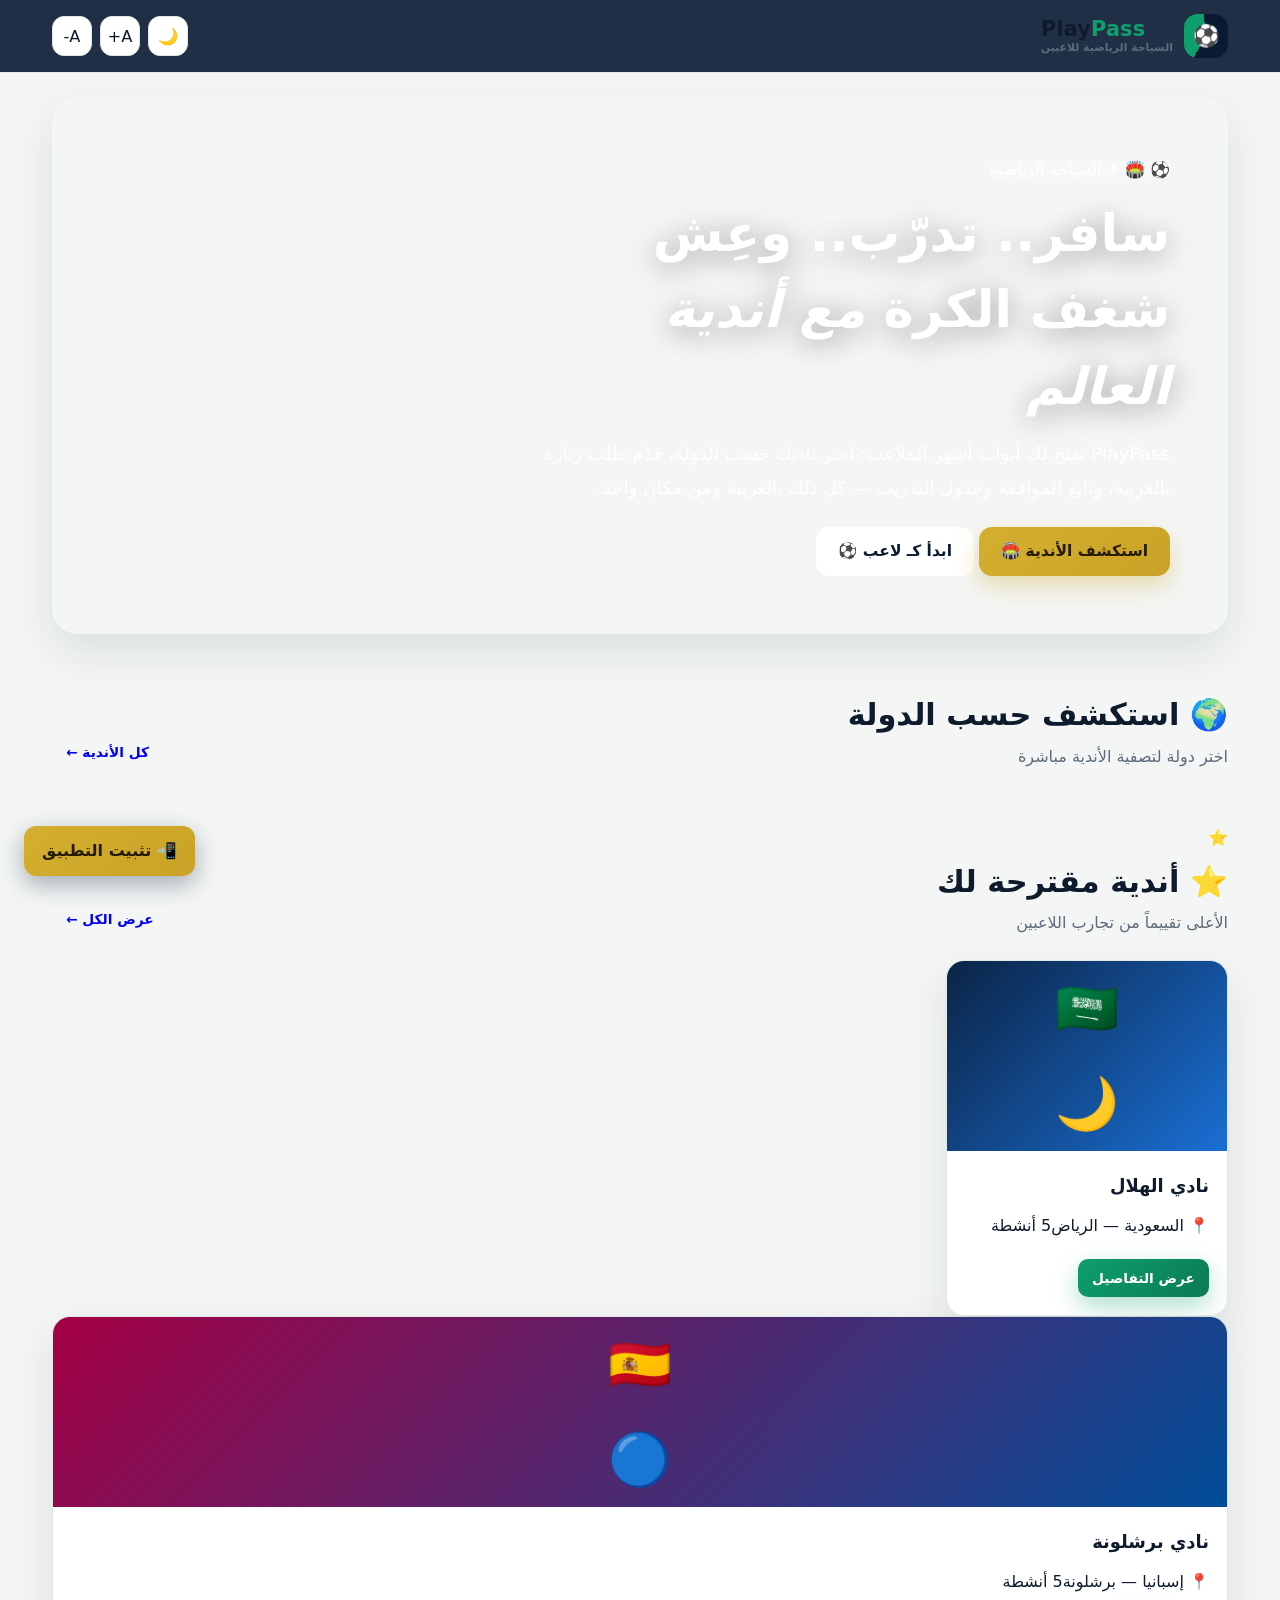
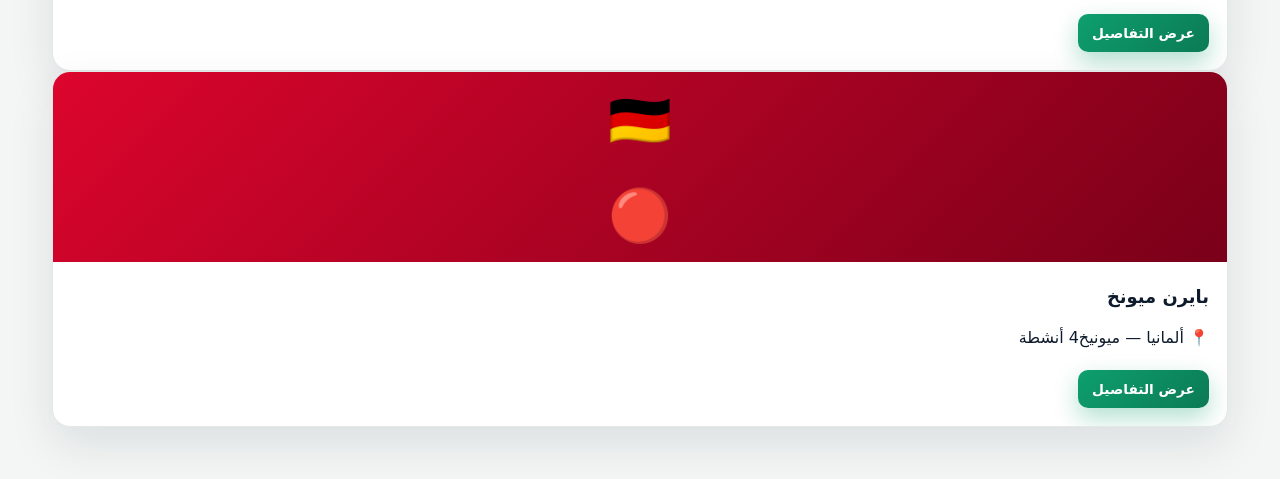
==== commit 85fdde4f: "Enhance layout and design in index.html Added CSS styles for layout and design improvements, includi" ====
--- a/index.html
+++ b/index.html
@@ -3,116 +3,111 @@
 <head>
 <meta charset="UTF-8"><meta name="viewport" content="width=device-width, initial-scale=1.0">
 <title>PlayPass | السياحة الرياضية — تدرّب مع أندية العالم</title>
-<meta name="description" content="منصة عربية تربط اللاعبين بالأندية العالمية: استعرض الأندية، قدّم طلب زيارة، وتابع جدولك التدريبي.">
-<link rel="stylesheet" href="css/style.css">
+<style>
+* { box-sizing: border-box; }
+html { font-size: 16px; scroll-behavior: smooth; }
+body { margin: 0; font-family: 'Tajawal', system-ui, Arial, sans-serif; background: #f4f6f5; color: #0e1b2c; line-height: 1.85; direction: rtl; }
+.container { max-width: 1220px; margin: 0 auto; padding: 0 22px; }
+.skip-link { position: absolute; top: -60px; right: 16px; background: #0a1a33; color: #fff; padding: 8px 14px; border-radius: 8px; z-index: 99; }
+header { position: sticky; top: 0; z-index: 50; background: rgba(10, 26, 51, 0.9); backdrop-filter: blur(16px); border-bottom: 1px solid #e1e8e5; }
+.header-inner { min-height: 72px; display: flex; align-items: center; gap: 14px; justify-content: space-between; padding-block: 8px; }
+.brand { display: flex; align-items: center; gap: 11px; text-decoration: none; }
+.brand-mark { width: 44px; height: 44px; border-radius: 14px; display: grid; place-items: center; color: #fff; font-size: 1.35rem; background: conic-gradient(from 210deg, #0e9f6e 0 40%, #0a1a33 40% 100%); }
+.wordmark { font-weight: 900; font-size: 1.3rem; letter-spacing: 0.2px; line-height: 1.15; color: #0e1b2c; direction: ltr; }
+.wordmark b { color: #0e9f6e; }
+.wordmark small { display: block; direction: rtl; font-size: 0.68rem; font-weight: 700; color: #5b6b7a; letter-spacing: 0; }
+.nav { display: flex; gap: 4px; align-items: center; }
+.nav a { text-decoration: none; padding: 9px 15px; border-radius: 999px; font-weight: 800; font-size: 0.93rem; color: #5b6b7a; transition: 0.2s; border: 1px solid transparent; }
+.nav a:hover { color: #0b7a55; background: #e2f4ec; }
+.nav a.active { background: #0a1a33; color: #fff; }
+.header-actions { display: flex; gap: 8px; align-items: center; }
+.icon-btn { border: 1px solid #e1e8e5; background: #ffffff; color: #0e1b2c; width: 40px; height: 40px; border-radius: 12px; cursor: pointer; display: grid; place-items: center; font-size: 1.02rem; font-family: inherit; }
+.btn { border: 0; cursor: pointer; font-family: inherit; font-weight: 800; border-radius: 13px; padding: 12px 22px; font-size: 0.97rem; display: inline-flex; align-items: center; gap: 8px; justify-content: center; text-decoration: none; transition: transform 0.15s, box-shadow 0.2s, filter 0.2s; line-height: 1.6; }
+.btn:active { transform: scale(0.97); }
+.btn-primary { background: linear-gradient(135deg, #0e9f6e, #0b7a55); color: #fff; box-shadow: 0 10px 24px rgba(14, 159, 110, 0.32); }
+.btn-primary:hover { filter: brightness(1.06); }
+.btn-accent { background: linear-gradient(135deg, #d4af2e, #c9a227); color: #241b02; box-shadow: 0 10px 24px rgba(201, 162, 39, 0.35); }
+.btn-light { background: #fff; color: #0a1a33; }
+.btn-light:hover { filter: brightness(0.95); }
+.btn-sm { padding: 8px 14px; font-size: 0.86rem; border-radius: 10px; }
+.grid { display: grid; gap: 16px; }
+.grid.clubs { grid-template-columns: repeat(auto-fill, minmax(270px, 1fr)); }
+.grid.activities { grid-template-columns: repeat(auto-fill, minmax(220px, 1fr)); }
+.hero-luxe { position: relative; border-radius: 26px; overflow: hidden; margin-top: 24px; min-height: 520px; display: flex; align-items: flex-end; color: #fff; box-shadow: 0 18px 45px rgba(10, 26, 51, 0.1); }
+.hero-inner { position: relative; z-index: 2; padding: clamp(26px, 5vw, 58px); max-width: 760px; }
+.hero-inner h1 { margin: 10px 0 12px; font-size: clamp(1.9rem, 4.6vw, 3.2rem); line-height: 1.5; font-weight: 900; text-shadow: 0 4px 30px rgba(0,0,0,0.4); }
+.hero-inner p { margin: 0 0 22px; font-size: clamp(1rem, 1.6vw, 1.15rem); opacity: 0.93; max-width: 60ch; }
+.card { background: #ffffff; border: 1px solid #e1e8e5; border-radius: 18px; box-shadow: 0 18px 45px rgba(10, 26, 51, 0.1); overflow: hidden; transition: transform 0.25s, box-shadow 0.25s; display: flex; flex-direction: column; }
+.card:hover { transform: translateY(-5px); box-shadow: 0 18px 45px rgba(10, 26, 51, 0.15); }
+.card-cover { height: 190px; display: grid; place-items: center; font-size: 3.2rem; color: #fff; position: relative; overflow:hidden; }
+.card-body { padding: 18px; display: grid; gap: 9px; flex: 1; }
+.card-body h3 { margin: 0; font-size: 1.12rem; }
+.card-actions { padding: 0 18px 18px; display: flex; gap: 8px; flex-wrap: wrap; }
+.section { margin: 52px 0; }
+.section-head { display: flex; align-items: end; justify-content: space-between; gap: 16px; margin-bottom: 22px; }
+.section-head h2 { margin: 6px 0 4px; font-size: clamp(1.4rem, 2.6vw, 1.9rem); font-weight: 900; line-height: 1.5; }
+.section-head p { margin: 0; color: #5b6b7a; }
+.card { background: #ffffff; border: 1px solid #e1e8e5; border-radius: 18px; box-shadow: 0 18px 45px rgba(10,26,51,0.1); overflow: hidden; transition: transform 0.25s, box-shadow 0.25s; display: flex; flex-direction: column; }
+.card:hover { transform: translateY(-5px); box-shadow: 0 18px 45px rgba(10,26,51,0.15); }
+.card-cover { height: 190px; display: grid; place-items: center; font-size: 3.2rem; color: #fff; position: relative; overflow:hidden; }
+.card-body { padding: 18px; display: grid; gap: 9px; flex: 1; }
+.card-body h3 { margin: 0; font-size: 1.12rem; }
+.card-actions { padding: 0 18px 18px; display: flex; gap: 8px; flex-wrap: wrap; }
+</style>
 </head>
 <body>
 <a class="skip-link" href="#main">تخطَّ إلى المحتوى</a>
-<header class="site-header" id="siteHeader"></header>
+<header class="site-header" id="siteHeader">
+  <div class="container header-inner">
+    <a class="brand" href="index.html" aria-label="PlayPass الرئيسية"><span class="brand-mark">⚽</span><span class="wordmark">Play<b>Pass</b><small>السياحة الرياضية للاعبين</small></span></a>
+    <nav class="nav" id="mainNav" aria-label="التنقل الرئيسي"></nav>
+    <div class="header-actions">
+      <button class="icon-btn" id="themeBtn" onclick="toggleTheme()" aria-label="تبديل المظهر">🌙</button>
+      <button class="icon-btn" onclick="fontBigger()" aria-label="تكبير الخط">A+</button>
+      <button class="icon-btn" onclick="fontSmaller()" aria-label="تصغير الخط">A-</button>
+    </div>
+  </div>
+</header>
 <main class="container" id="main">
   <section class="hero-luxe reveal">
-    <div class="ph" id="heroPh"></div>
-    <div style="position:absolute;inset:0;display:flex;flex-direction:column;justify-content:flex-end">
-      <div class="hero-inner">
-        <span class="eyebrow" style="background:rgba(255,255,255,.14);border-color:rgba(255,255,255,.3);color:#fff">⚽ 🏟️ ✈️ السياحة الرياضية</span>
-        <h1>سافر.. تدرّب.. وعِش شغف الكرة <em>مع أندية العالم</em></h1>
-        <p>PlayPass تفتح لك أبواب أشهر الملاعب: اختر ناديك حسب الدولة، قدّم طلب زيارة بالعربية، وتابع الموافقة وجدول التدريب — كل ذلك بالعربية ومن مكان واحد.</p>
-        <div class="hero-cta">
-          <a class="btn btn-accent" href="clubs.html">استكشف الأندية 🏟️</a>
-          <a class="btn btn-light" href="login.html" id="ctaBtn">ابدأ كـ لاعب ⚽</a>
-        </div>
-        <div class="hero-meta"><span class="pill">🇸🇦 🇪🇸 🇩🇪 🇪🇬 🇳🇱 🇧🇷 🇯🇵 🇦🇺 🇲🇦</span><span class="pill">دعم كامل RTL + وضع ليلي</span></div>
+    <div class="hero-inner">
+      <span class="eyebrow" style="background:rgba(255,255,255,.14);border-color:rgba(255,255,255,.3);color:#fff">⚽ 🏟️ ✈️ السياحة الرياضية</span>
+      <h1>سافر.. تدرّب.. وعِش شغف الكرة <em>مع أندية العالم</em></h1>
+      <p>PlayPass تفتح لك أبواب أشهر الملاعب: اختر ناديك حسب الدولة، قدّم طلب زيارة بالعربية، وتابع الموافقة وجدول التدريب — كل ذلك بالعربية ومن مكان واحد.</p>
+      <div class="hero-cta">
+        <a class="btn btn-accent" href="clubs.html">استكشف الأندية 🏟️</a>
+        <a class="btn btn-light" href="login.html">ابدأ كـ لاعب ⚽</a>
       </div>
-      <div class="hero-stats" id="heroStats"></div>
     </div>
   </section>
-
+  
   <section class="section">
-    <div class="section-head reveal"><div><span class="idx">٠١ — الوجهات</span><h2>🌍 استكشف الأندية حسب الدولة</h2><p>اختر دولة لتصفية الأندية مباشرة</p></div><a class="btn btn-ghost btn-sm" href="clubs.html">كل الأندية ←</a></div>
+    <div class="section-head reveal"><div><h2>🌍 استكشف حسب الدولة</h2><p>اختر دولة لتصفية الأندية مباشرة</p></div><a class="btn btn-ghost btn-sm" href="clubs.html">كل الأندية ←</a></div>
     <div class="country-rail reveal" id="countryGrid"></div>
   </section>
 
   <section class="section">
-    <div class="section-head reveal"><div><span class="idx">٠٢ — أنشطة مميزة</span><h2>✨ وجهات وتجارب لا تُنسى</h2><p>مختارات تحريرية من قلب الملاعب العالمية</p></div></div>
-    <div class="dest-rail reveal" id="destRail"></div>
-  </section>
-
-  <section class="section">
-    <div class="section-head reveal"><div><span class="idx">٠٣ — الأندية المشاركة</span><h2>🏟️ نوادٍ تفتح ملاعبها لك</h2><p>تدرّب حيث يصنع النجوم.. تعرّف على مضيفيك</p></div><a class="btn btn-ghost btn-sm" href="clubs.html">عرض الكل ←</a></div>
-    <div id="clubGrid"></div>
-  </section>
-
-  <section class="section">
-    <div class="section-head reveal"><div><span class="idx">٠٤ — كيف تحجز رحلتك؟</span><h2>📝 طريقك إلى الملعب في 3 خطوات</h2><p>آلية واضحة من التقديم حتى صافرة البداية</p></div><a class="btn btn-ghost btn-sm" href="my-requests.html">تابع طلباتي ←</a></div>
-    <div class="steps reveal">
-      <div class="step"><div class="st-ic">🗺️</div><h3>اختر وجهتك وقدّم الطلب</h3><p>حدد النادي والأنشطة وتواريخ الزيارة، وأرسل طلبك — حالته تبدأ <b>قيد المراجعة ⏳</b>.</p></div>
-      <div class="step"><div class="st-ic">📥</div><h3>النادي يراجع ويقرر</h3><p>يستقبل النادي طلبك ويراجعه، ثم <b>يقبل ✅ أو يرفض ❌</b> — ويصلك التحديث فوراً.</p></div>
-      <div class="step"><div class="st-ic">📅</div><h3>استلم جدولك وانطلق</h3><p>عند الموافقة يظهر زر <b>عرض الجدول</b>: مواعيد التدريب والمواقع يوماً بيوم.</p></div>
-    </div>
-  </section>
-
-  <section class="section">
-    <div class="section-head reveal"><div><span class="idx">٠٥ — ماذا ستجرّب؟</span><h2>🎯 أنشطة رياضية داخل الأندية</h2><p>برامج صُممت لتطوير مستواك وشغفك</p></div></div>
-    <div class="grid activities reveal" id="actGrid"></div>
-  </section>
-
-  <section class="section">
-    <div class="cta-band reveal">
-      <div class="ph" id="ctaPh"></div>
-      <div class="cta-in">
-        <span class="eyebrow" style="background:rgba(255,255,255,.14);border-color:rgba(255,255,255,.3);color:#fff">🎫 رحلتك تبدأ بخطوة</span>
-        <h2>ملعب أحلامك أقرب مما تتصور</h2>
-        <p>انضم لآلاف اللاعبين الذين تدربوا مع أندية العالم عبر PlayPass — اختر ناديك اليوم وقدّم أول طلب زيارة.</p>
-        <div style="display:flex;gap:10px;flex-wrap:wrap">
-          <a class="btn btn-accent" href="clubs.html">تصفّح الأندية الآن 🏟️</a>
-          <a class="btn btn-light" href="login.html">أنشئ حسابك مجاناً ⚽</a>
-        </div>
+    <div class="section-head reveal"><div><span class="idx">⭐</span><h2>⭐ أندية مقترحة لك</h2><p>الأعلى تقييماً من تجارب اللاعبين</p></div><a class="btn btn-ghost btn-sm" href="clubs.html">عرض الكل ←</a></div>
+    <div class="grid clubs" id="clubGrid">
+      <article class="card">
+        <div class="card-cover" style="background:linear-gradient(135deg,#0b2447,#1a6fd4)"><span class="flag">🇸🇦</span>🌙</div>
+        <div class="card-body"><h3>نادي الهلال</h3><div class="meta"><span class="tag">📍 السعودية — الرياض</span><span class="tag green">5 أنشطة</span></div></div>
+        <div class="card-actions"><a class="btn btn-primary btn-sm" href="#">عرض التفاصيل</a></div>
       </div>
-    </div>
-  </section>
+    </article>
+    <article class="card">
+      <div class="card-cover" style="background:linear-gradient(135deg,#a50044,#004d98)"><span class="flag">🇪🇸</span>🔵</div>
+      <div class="card-body"><h3>نادي برشلونة</h3><div class="meta"><span class="tag">📍 إسبانيا — برشلونة</span><span class="tag green">5 أنشطة</span></div></div>
+      <div class="card-actions"><a class="btn btn-primary btn-sm" href="club-details.html?id=c-barca">عرض التفاصيل</a></div>
+    </article>
+    <article class="card">
+      <div class="card-cover" style="background:linear-gradient(135deg,#dc052d,#7a0019)"><span class="flag">🇩🇪</span>🔴</div>
+      <div class="card-body"><h3>بايرن ميونخ</h3><div class="meta"><span class="tag">📍 ألمانيا — ميونيخ</span><span class="tag green">4 أنشطة</span></div></div>
+      <div class="card-actions"><a class="btn btn-primary btn-sm" href="club-details.html?id=c-bayern">عرض التفاصيل</a></div>
+    </article>
+  </div>
 </main>
-<footer id="siteFooter"></footer><div id="toasts"></div>
-<script src="js/seed.js"></script><script src="js/store.js"></script><script src="js/app.js"></script>
-<script>
-renderChrome("home");
-(function(){
-  const db = DB.all();
-  document.getElementById("heroPh").innerHTML = ph(uimg(HERO_IMG, 1800), "🏟️", "ملعب كرة قدم احترافي");
-  document.getElementById("ctaPh").innerHTML = ph(uimg(window.CLUB_IMGS["c-barca"], 1400), "⚽", "أجواء الملاعب");
-  document.getElementById("heroStats").innerHTML = `
-    <div><b>${db.clubs.length}</b><small>أندية حول العالم</small></div>
-    <div><b>${[...new Set(db.clubs.map(c=>c.country))].length}</b><small>دول مضيفة</small></div>
-    <div><b>${db.requests.length * 37 + 120}</b><small>زيارة ناجحة</small></div>`;
-  const s = session();
-  if(s && s.role==="player") document.getElementById("ctaBtn").outerHTML = '<a class="btn btn-light" href="my-requests.html">تابع طلباتي 📋</a>';
-
-  const counts = {};
-  db.clubs.forEach(c=> counts[c.country] = (counts[c.country]||0)+1);
-  const flagOf = c => (db.clubs.find(x=>x.country===c)||{}).flag || "🏳️";
-  document.getElementById("countryGrid").innerHTML = Object.keys(counts).map(c=>
-    `<div class="country-card" onclick="location.href='clubs.html?country=${encodeURIComponent(c)}'"><div class="f">${flagOf(c)}</div><b>${esc(c)}</b><small>${counts[c]} أندية</small></div>`).join("");
-
-  document.getElementById("clubGrid").innerHTML = db.clubs.slice(0,6).map((c,i)=>
-    `<article class="card reveal in">
-      <div class="card-cover" style="background:linear-gradient(135deg,${c.color1},${c.color2})">${ph(clubImg(c.id, 700), c.emoji, c.name)}<span class="shade"></span><span class="flag">${c.flag}</span></div>
-      <div class="card-body"><h3>${esc(c.name)}</h3>
-        <div class="meta"><span class="tag">📍 ${esc(c.country)} — ${esc(c.city)}</span><span class="tag green">${c.activities.length} أنشطة</span></div>
-        <p style="margin:0;color:var(--muted);font-size:.9rem">${esc(c.desc.slice(0,90))}…</p>
-      </div>
-      <div class="card-actions"><a class="btn btn-primary btn-sm" href="club-details.html?id=${c.id}">التفاصيل وطلب الزيارة</a></div>
-    </article>`).join("");
-
-  const acts = [
-    ["⚽","تدريب كرة قدم جماعي","حصص تكتيكية ومهارية مع مدربي النادي."],
-    ["💪","لياقة بدنية","قياسات وبرامج قوة وتحمل مخصصة."],
-    ["🎥","تحليل أداء بالفيديو","راجع أداءك مع محللين محترفين."],
-    ["🏟️","جولات الملاعب","اكتشف الكواليس والمتاحف وغرف الملابس."],
-    ["🤝","لقاء النجوم","جلسات حوارية وصور مع اللاعبين."],
-    ["🥗","تغذية واستشفاء","ورش تخصصية بأحدث الأساليب."]
-  ];
-  document.getElementById("actGrid").innerHTML = acts.map(a=>
-    `<div class="activity-card"><div class="activity-ic">${a[0]}</div><div><b>${a[1]}</b><br><small style="color:var(--muted)">${a[2]}</small></div></div>`).join("");
-})();
-</script>
+<footer id="siteFooter"></footer>
+<script src="js/app.js"></script>
 </body>
 </html>
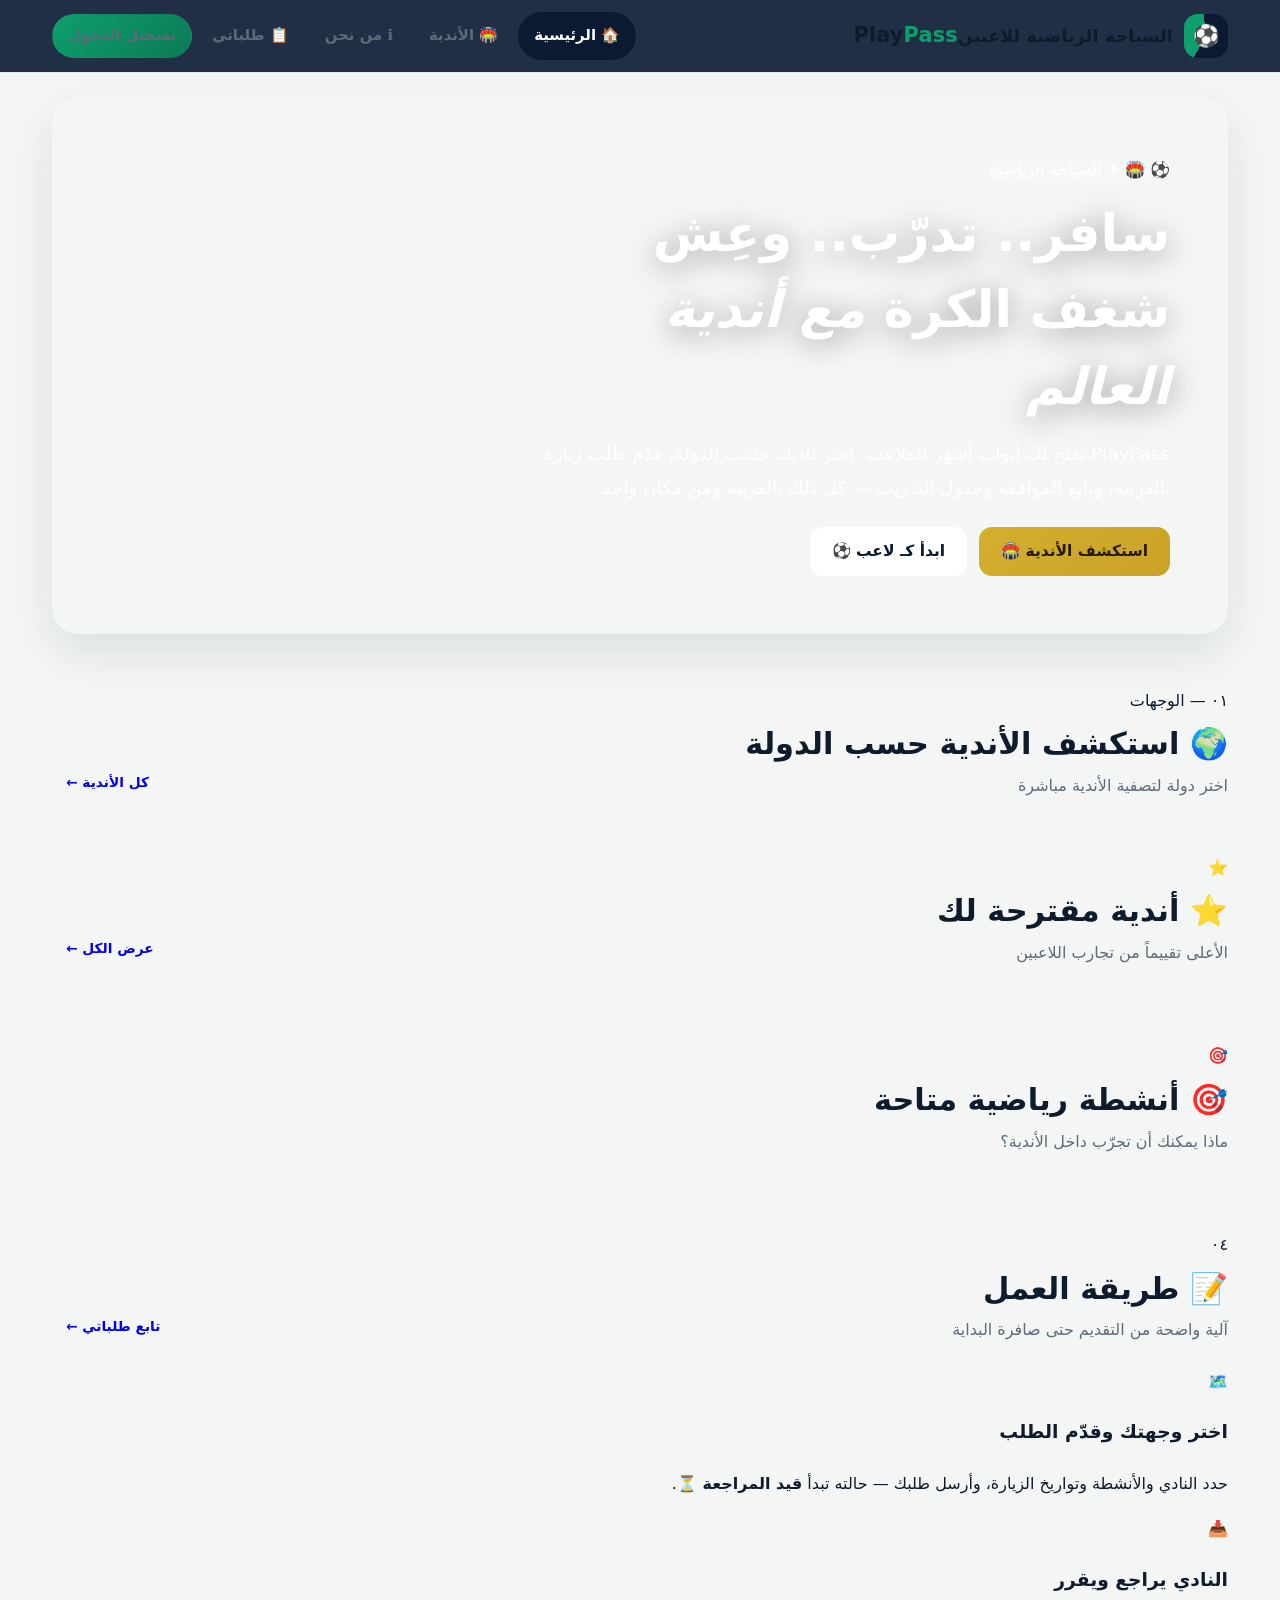
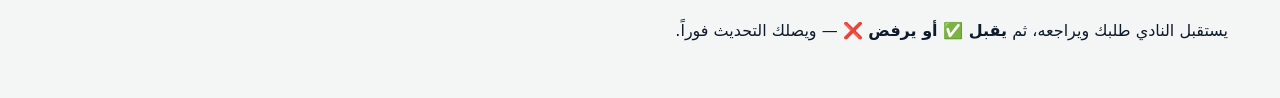
==== commit 9cc0ab70: "Update index.html" ====
--- a/index.html
+++ b/index.html
@@ -9,26 +9,22 @@
 body { margin: 0; font-family: 'Tajawal', system-ui, Arial, sans-serif; background: #f4f6f5; color: #0e1b2c; line-height: 1.85; direction: rtl; }
 .container { max-width: 1220px; margin: 0 auto; padding: 0 22px; }
 .skip-link { position: absolute; top: -60px; right: 16px; background: #0a1a33; color: #fff; padding: 8px 14px; border-radius: 8px; z-index: 99; }
-header { position: sticky; top: 0; z-index: 50; background: rgba(10, 26, 51, 0.9); backdrop-filter: blur(16px); border-bottom: 1px solid #e1e8e5; }
+.site-header { position: sticky; top: 0; z-index: 50; background: rgba(10, 26, 51, 0.9); backdrop-filter: blur(16px); border-bottom: 1px solid #e1e8e5; }
 .header-inner { min-height: 72px; display: flex; align-items: center; gap: 14px; justify-content: space-between; padding-block: 8px; }
 .brand { display: flex; align-items: center; gap: 11px; text-decoration: none; }
 .brand-mark { width: 44px; height: 44px; border-radius: 14px; display: grid; place-items: center; color: #fff; font-size: 1.35rem; background: conic-gradient(from 210deg, #0e9f6e 0 40%, #0a1a33 40% 100%); }
 .wordmark { font-weight: 900; font-size: 1.3rem; letter-spacing: 0.2px; line-height: 1.15; color: #0e1b2c; direction: ltr; }
 .wordmark b { color: #0e9f6e; }
-.wordmark small { display: block; direction: rtl; font-size: 0.68rem; font-weight: 700; color: #5b6b7a; letter-spacing: 0; }
 .nav { display: flex; gap: 4px; align-items: center; }
 .nav a { text-decoration: none; padding: 9px 15px; border-radius: 999px; font-weight: 800; font-size: 0.93rem; color: #5b6b7a; transition: 0.2s; border: 1px solid transparent; }
 .nav a:hover { color: #0b7a55; background: #e2f4ec; }
 .nav a.active { background: #0a1a33; color: #fff; }
 .header-actions { display: flex; gap: 8px; align-items: center; }
 .icon-btn { border: 1px solid #e1e8e5; background: #ffffff; color: #0e1b2c; width: 40px; height: 40px; border-radius: 12px; cursor: pointer; display: grid; place-items: center; font-size: 1.02rem; font-family: inherit; }
-.btn { border: 0; cursor: pointer; font-family: inherit; font-weight: 800; border-radius: 13px; padding: 12px 22px; font-size: 0.97rem; display: inline-flex; align-items: center; gap: 8px; justify-content: center; text-decoration: none; transition: transform 0.15s, box-shadow 0.2s, filter 0.2s; line-height: 1.6; }
-.btn:active { transform: scale(0.97); }
-.btn-primary { background: linear-gradient(135deg, #0e9f6e, #0b7a55); color: #fff; box-shadow: 0 10px 24px rgba(14, 159, 110, 0.32); }
-.btn-primary:hover { filter: brightness(1.06); }
-.btn-accent { background: linear-gradient(135deg, #d4af2e, #c9a227); color: #241b02; box-shadow: 0 10px 24px rgba(201, 162, 39, 0.35); }
+.btn { border: 0; cursor: pointer; font-family: inherit; font-weight: 800; border-radius: 13px; padding: 12px 22px; font-size: 0.97rem; display: inline-flex; align-items: center; gap: 8px; justify-content: center; text-decoration: none; transition: transform 0.15s; line-height: 1.6; }
+.btn-primary { background: linear-gradient(135deg, #0e9f6e, #0b7a55); color: #fff; }
+.btn-accent { background: linear-gradient(135deg, #d4af2e, #c9a227); color: #241b02; }
 .btn-light { background: #fff; color: #0a1a33; }
-.btn-light:hover { filter: brightness(0.95); }
 .btn-sm { padding: 8px 14px; font-size: 0.86rem; border-radius: 10px; }
 .grid { display: grid; gap: 16px; }
 .grid.clubs { grid-template-columns: repeat(auto-fill, minmax(270px, 1fr)); }
@@ -37,38 +33,46 @@
 .hero-inner { position: relative; z-index: 2; padding: clamp(26px, 5vw, 58px); max-width: 760px; }
 .hero-inner h1 { margin: 10px 0 12px; font-size: clamp(1.9rem, 4.6vw, 3.2rem); line-height: 1.5; font-weight: 900; text-shadow: 0 4px 30px rgba(0,0,0,0.4); }
 .hero-inner p { margin: 0 0 22px; font-size: clamp(1rem, 1.6vw, 1.15rem); opacity: 0.93; max-width: 60ch; }
-.card { background: #ffffff; border: 1px solid #e1e8e5; border-radius: 18px; box-shadow: 0 18px 45px rgba(10, 26, 51, 0.1); overflow: hidden; transition: transform 0.25s, box-shadow 0.25s; display: flex; flex-direction: column; }
-.card:hover { transform: translateY(-5px); box-shadow: 0 18px 45px rgba(10, 26, 51, 0.15); }
-.card-cover { height: 190px; display: grid; place-items: center; font-size: 3.2rem; color: #fff; position: relative; overflow:hidden; }
+.hero-cta { display: flex; gap: 12px; flex-wrap: wrap; }
+.card { background: #ffffff; border: 1px solid #e1e8e5; border-radius: 18px; box-shadow: 0 18px 45px rgba(10, 26, 51, 0.1); overflow: hidden; transition: transform 0.25s; }
+.card:hover { transform: translateY(-5px); }
+.card-cover { height: 150px; display: grid; place-items: center; font-size: 3rem; color: #fff; position: relative; overflow: hidden; }
 .card-body { padding: 18px; display: grid; gap: 9px; flex: 1; }
 .card-body h3 { margin: 0; font-size: 1.12rem; }
-.card-actions { padding: 0 18px 18px; display: flex; gap: 8px; flex-wrap: wrap; }
+.card-actions { padding: 0 18px 18px; display: flex; gap: 8px; }
 .section { margin: 52px 0; }
 .section-head { display: flex; align-items: end; justify-content: space-between; gap: 16px; margin-bottom: 22px; }
 .section-head h2 { margin: 6px 0 4px; font-size: clamp(1.4rem, 2.6vw, 1.9rem); font-weight: 900; line-height: 1.5; }
 .section-head p { margin: 0; color: #5b6b7a; }
-.card { background: #ffffff; border: 1px solid #e1e8e5; border-radius: 18px; box-shadow: 0 18px 45px rgba(10,26,51,0.1); overflow: hidden; transition: transform 0.25s, box-shadow 0.25s; display: flex; flex-direction: column; }
-.card:hover { transform: translateY(-5px); box-shadow: 0 18px 45px rgba(10,26,51,0.15); }
-.card-cover { height: 190px; display: grid; place-items: center; font-size: 3.2rem; color: #fff; position: relative; overflow:hidden; }
-.card-body { padding: 18px; display: grid; gap: 9px; flex: 1; }
-.card-body h3 { margin: 0; font-size: 1.12rem; }
-.card-actions { padding: 0 18px 18px; display: flex; gap: 8px; flex-wrap: wrap; }
+.status { font-size: 0.8rem; font-weight: 800; padding: 5px 13px; border-radius: 999px; display: inline-flex; align-items: center; gap: 6px; }
+.status.approved { background: #dcfce7; color: #166534; }
+.status.pending { background: #fef3c7; color: #92400e; }
+.status.rejected { background: #fee2e2; color: #991b1b; }
+.footer { margin-top: 56px; border-top: 1px solid #e1e8e5; background: #0a1a33; color: #c8d4e2; padding: 34px 0; font-size: 0.9rem; }
+footer b { color: #fff; }
+@media(max-width: 960px) { .container { padding-inline: 15px; } .section { margin: 38px 0; } }
 </style>
 </head>
 <body>
 <a class="skip-link" href="#main">تخطَّ إلى المحتوى</a>
 <header class="site-header" id="siteHeader">
   <div class="container header-inner">
-    <a class="brand" href="index.html" aria-label="PlayPass الرئيسية"><span class="brand-mark">⚽</span><span class="wordmark">Play<b>Pass</b><small>السياحة الرياضية للاعبين</small></span></a>
-    <nav class="nav" id="mainNav" aria-label="التنقل الرئيسي"></nav>
-    <div class="header-actions">
-      <button class="icon-btn" id="themeBtn" onclick="toggleTheme()" aria-label="تبديل المظهر">🌙</button>
-      <button class="icon-btn" onclick="fontBigger()" aria-label="تكبير الخط">A+</button>
-      <button class="icon-btn" onclick="fontSmaller()" aria-label="تصغير الخط">A-</button>
-    </div>
+    <a class="brand" href="index.html">
+      <span class="brand-mark">⚽</span>
+      <span class="wordmark">Play<b>Pass</b><small>السياحة الرياضية للاعبين</small></span>
+    </a>
+    <nav class="nav" id="mainNav">
+      <a href="index.html" class="active">🏠 الرئيسية</a>
+      <a href="clubs.html">🏟️ الأندية</a>
+      <a href="about.html">ℹ️ من نحن</a>
+      <a href="my-requests.html">📋 طلباتي</a>
+      <a class="btn btn-primary btn-sm" href="login.html">تسجيل الدخول</a>
+    </nav>
   </div>
 </header>
+
 <main class="container" id="main">
+  <!-- Hero Section -->
   <section class="hero-luxe reveal">
     <div class="hero-inner">
       <span class="eyebrow" style="background:rgba(255,255,255,.14);border-color:rgba(255,255,255,.3);color:#fff">⚽ 🏟️ ✈️ السياحة الرياضية</span>
@@ -80,34 +84,40 @@
       </div>
     </div>
   </section>
-  
+
+  <!-- Clubs by Country -->
   <section class="section">
-    <div class="section-head reveal"><div><h2>🌍 استكشف حسب الدولة</h2><p>اختر دولة لتصفية الأندية مباشرة</p></div><a class="btn btn-ghost btn-sm" href="clubs.html">كل الأندية ←</a></div>
+    <div class="section-head reveal">
+      <div><span class="idx">٠١ — الوجهات</span><h2>🌍 استكشف الأندية حسب الدولة</h2><p>اختر دولة لتصفية الأندية مباشرة</p></div>
+      <a class="btn btn-ghost btn-sm" href="clubs.html">كل الأندية ←</a>
+    </div>
     <div class="country-rail reveal" id="countryGrid"></div>
   </section>
 
+  <!-- Featured Clubs -->
   <section class="section">
     <div class="section-head reveal"><div><span class="idx">⭐</span><h2>⭐ أندية مقترحة لك</h2><p>الأعلى تقييماً من تجارب اللاعبين</p></div><a class="btn btn-ghost btn-sm" href="clubs.html">عرض الكل ←</a></div>
-    <div class="grid clubs" id="clubGrid">
-      <article class="card">
-        <div class="card-cover" style="background:linear-gradient(135deg,#0b2447,#1a6fd4)"><span class="flag">🇸🇦</span>🌙</div>
-        <div class="card-body"><h3>نادي الهلال</h3><div class="meta"><span class="tag">📍 السعودية — الرياض</span><span class="tag green">5 أنشطة</span></div></div>
-        <div class="card-actions"><a class="btn btn-primary btn-sm" href="#">عرض التفاصيل</a></div>
+    <div class="grid clubs" id="clubGrid"></div>
+  </section>
+
+  <!-- Activities -->
+  <section class="section">
+    <div class="section-head reveal"><div><span class="idx">🎯</span><h2>🎯 أنشطة رياضية متاحة</h2><p>ماذا يمكنك أن تجرّب داخل الأندية؟</p></div></div>
+    <div class="grid activities reveal" id="actGrid"></div>
+  </section>
+
+  <!-- How it works -->
+  <section class="section">
+    <div class="section-head reveal"><div><span class="idx">٠٤</span><h2>📝 طريقة العمل</h2><p>آلية واضحة من التقديم حتى صافرة البداية</p></div><a class="btn btn-ghost btn-sm" href="my-requests.html">تابع طلباتي ←</a></div>
+    <div class="steps reveal">
+      <div class="step">
+        <div class="st-ic">🗺️</div>
+        <h3>اختر وجهتك وقدّم الطلب</h3>
+        <p>حدد النادي والأنشطة وتواريخ الزيارة، وأرسل طلبك — حالته تبدأ <b>قيد المراجعة ⏳</b>.</p>
       </div>
-    </article>
-    <article class="card">
-      <div class="card-cover" style="background:linear-gradient(135deg,#a50044,#004d98)"><span class="flag">🇪🇸</span>🔵</div>
-      <div class="card-body"><h3>نادي برشلونة</h3><div class="meta"><span class="tag">📍 إسبانيا — برشلونة</span><span class="tag green">5 أنشطة</span></div></div>
-      <div class="card-actions"><a class="btn btn-primary btn-sm" href="club-details.html?id=c-barca">عرض التفاصيل</a></div>
-    </article>
-    <article class="card">
-      <div class="card-cover" style="background:linear-gradient(135deg,#dc052d,#7a0019)"><span class="flag">🇩🇪</span>🔴</div>
-      <div class="card-body"><h3>بايرن ميونخ</h3><div class="meta"><span class="tag">📍 ألمانيا — ميونيخ</span><span class="tag green">4 أنشطة</span></div></div>
-      <div class="card-actions"><a class="btn btn-primary btn-sm" href="club-details.html?id=c-bayern">عرض التفاصيل</a></div>
-    </article>
-  </div>
-</main>
-<footer id="siteFooter"></footer>
-<script src="js/app.js"></script>
-</body>
-</html>
+      <div class="step">
+        <div class="st-ic">📥</div>
+        <h3>النادي يراجع ويقرر</h3>
+        <p>يستقبل النادي طلبك ويراجعه، ثم <b>يقبل ✅ أو يرفض ❌</b> — ويصلك التحديث فوراً.</p>
+      </div>
+      <div class
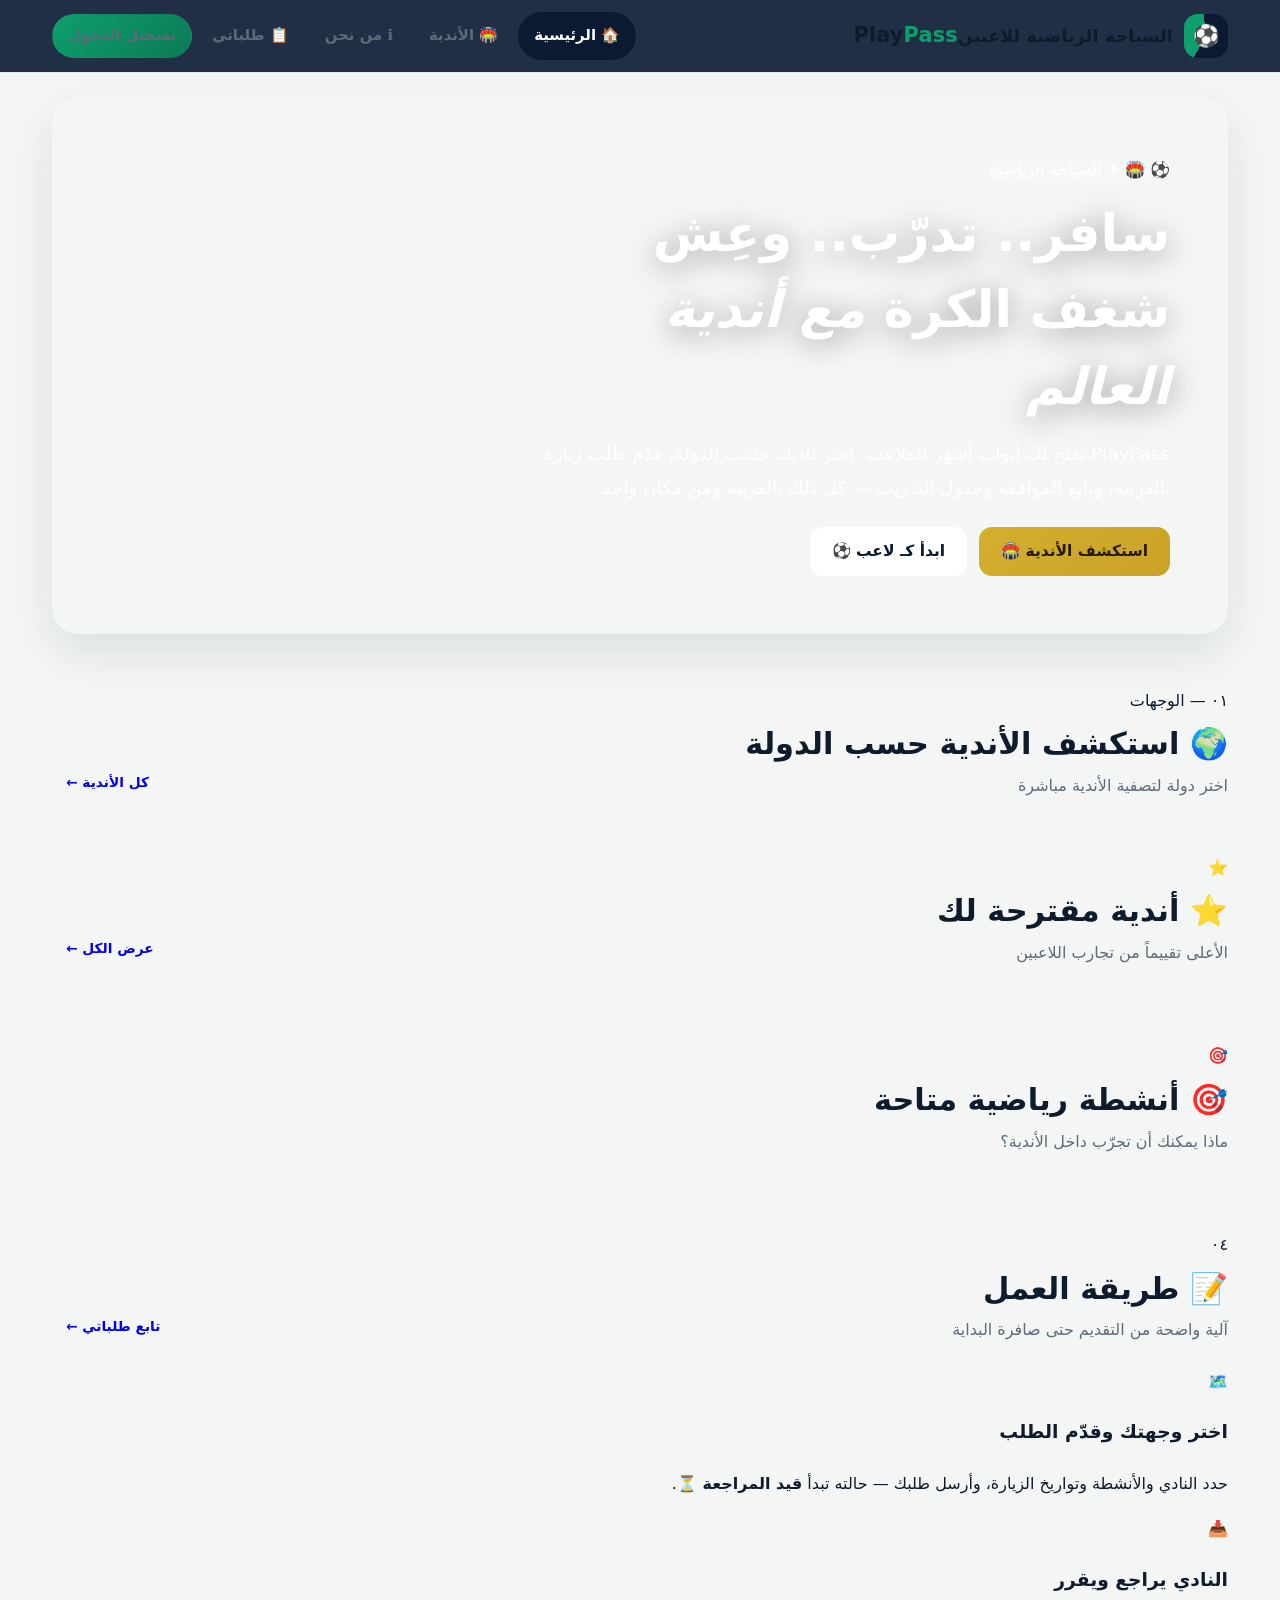
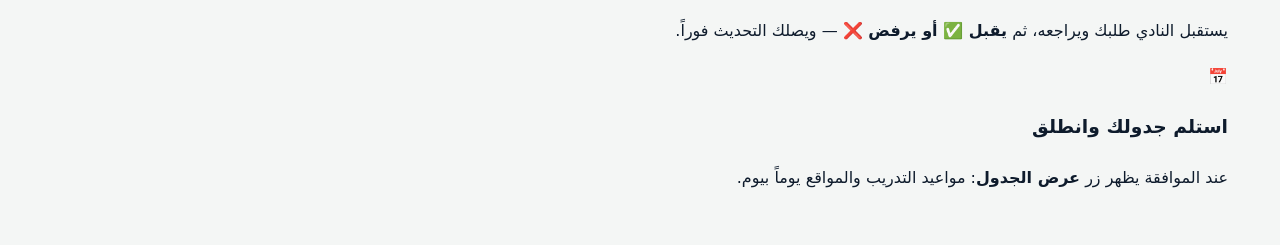
==== commit d14ed2d9: "Add club schedule section and dynamic rendering script Added a new section for club schedules and a " ====
--- a/index.html
+++ b/index.html
@@ -120,4 +120,61 @@
         <h3>النادي يراجع ويقرر</h3>
         <p>يستقبل النادي طلبك ويراجعه، ثم <b>يقبل ✅ أو يرفض ❌</b> — ويصلك التحديث فوراً.</p>
       </div>
-      <div class
+      <div class="step">
+        <div class="st-ic">📅</div>
+        <h3>استلم جدولك وانطلق</h3>
+        <p>عند الموافقة يظهر زر <b>عرض الجدول</b>: مواعيد التدريب والمواقع يوماً بيوم.</p>
+      </div>
+    </div>
+  </section>
+</main>
+
+<script>
+// أندية افتراضية (مباشرة في الصفحة)
+const CLUBS = [
+  { id:"c-hilal", name:"نادي الهلال", country:"السعودية", flag:"🇸🇦", city:"الرياض", color1:"#0b2447", color2:"#1a6fd4", emoji:"🌙", stadium:"المملكة أرينا", capacity:26000, founded:1957, activities:["تدريب كرة قدم جماعي","تدريب لياقة بدنية","ورشة تكتيكية","جولة في الملعب والمتحف","لقاء مع لاعبي الفريق الأول"] },
+  { id:"c-barca", name:"نادي برشلونة", country:"إسبانيا", flag:"🇪🇸", city:"برشلونة", color1:"#a50044", color2:"#004d98", emoji:"🔵", stadium:"الكامب نو", capacity:99354, founded:1899, activities:["تدريب بأسلوب لاماسيا","تحليل أداء بالفيديو","جولة في الكامب نو","ورشة تغذية رياضية","مباراة ودية مع فئات النادي"] },
+  { id:"c-bayern", name:"بايرن ميونخ", country:"ألمانيا", flag:"🇩🇪", city:"ميونخ", color1:"#dc052d", color2:"#7a0019", emoji:"🔴", stadium:"أليانز أرينا", capacity:75000, founded:1900, activities:["تدريب بدني عالي الكثافة","ورشة تكتيكية","اختبارات قياس بدنية","جولة في أليانز أرينا"] },
+  { id:"c-ahly", name:"النادي الأهلي", country:"مصر", flag:"🇪🇬", city:"القاهرة", color1:"#c8102e", color2:"#7a0019", emoji:"🦅", stadium:"استاد القاهرة", capacity:75000, founded:1907, activities:["تدريب كرة قدم جماعي","تدريب حراس المرمى","جولة في الجزيرة","محاضرة في الثقافة الرياضية","مباراة ودية"] },
+  { id:"c-ajax", name:"أياكس أمستردام", country:"هولندا", flag:"🇳🇱", city:"أمستردام", color1:"#d2122e", color2:"#ffffff", emoji:"⚪", stadium:"يوهان كرويف أرينا", capacity:55500, founded:1900, activities:["تدريب المهارات الفردية","ورشة ذكاء تكتيكي","قياسات أداء","جولة في الأكاديمية","مباراة مصغرة"] },
+  { id:"c-sao", name:"نادي ساو باولو", country:"البرازيل", flag:"🇧🇷", city:"ساو باولو", color1:"#1493d1", color2:"#c8102e", emoji:"🇧🇷", stadium:"المورومبي", capacity:66795, founded:1930, activities:["كرة شاطئية وشوارع","تدريب مهارات السامبا","ورشة إيقاع وحركة","جولة في المورومبي","مباراة استعراضية"] },
+  { id:"c-tokyo", name:"طوكيو فيردي", country:"اليابان", flag:"🇯🇵", city:"طوكيو", color1:"#0a7a3d", color2:"#0b2447", emoji:"🟢", stadium:"أجينوموتو", capacity:49970, founded:1969, activities:["تدريب انضباطي صباحي","تحليل تقني بالذكاء الاصطناعي","ورشة ثقافة رياضية","جولة في مرافق النادي","تدريب استشفاء"] },
+  { id:"c-sydney", name:"نادي سيدني", country:"أستراليا", flag:"🇦🇺", city:"سيدني", color1:"#0ea5e9", color2:"#0b2447", emoji:"🌊", stadium:"أليانز سيدني", capacity:42500, founded:2004, activities:["تدريب لياقة هوائية","تدريب تكتيكي","جولة بحرية رياضية","ورشة إنجليزية رياضية","مباراة ودية"] },
+  { id:"c-raja", name:"نادي الرجاء الرياضي", country:"المغرب", flag:"🇲🇦", city:"الدار البيضاء", color1:"#0a7a3d", color2:"#ffffff", emoji:"🦅", stadium:"دونور", capacity:67000, founded:1949, activities:["تدريب جماعي","جولة في مركب الوازيس","لقاء مع الجماهير","ورشة تكتيكية","مباراة ودية"] },
+  { id:"c-galatasaray", name:"نادي غلطة سراي", country:"تركيا", flag:"🇹🇷", city:"إسطنبول", color1:"#ff0000", color2:"#ffffff", emoji:"🟡", stadium:"رامضان شكر", capacity:52000, founded:1905, activities:["تدريب كرة قدم جماعي","جولة في ملعب رامضان شكر","حفلات ونشاطات ترفيهية","جولات سياحية في إسطنبول"] }
+];
+
+// ملء countries
+const sel = document.getElementById("fCountry");
+const countries = [...new Set(CLUBS.map(c => c.country.trim()))];
+countries.forEach(c => {
+  const o = document.createElement("option");
+  o.value = c;
+  o.textContent = c;
+  sel.appendChild(o);
+});
+
+// دالة العرض
+function render(){
+  const co = sel.value.trim();
+  const q = document.getElementById("fSearch").value.trim();
+  let list = CLUBS.slice();
+  if(co) list = list.filter(c => c.country.trim() === co);
+  if(q) list = list.filter(c => c.name.includes(q) || c.city.includes(q));
+  
+  document.getElementById("grid").innerHTML = list.map(c => `
+    <article class="card">
+      <div class="card-cover" style="background:linear-gradient(135deg,${c.color1},${c.color2})"><span class="flag">${c.flag}</span>${c.emoji}</div>
+      <div class="card-body"><h3>${c.name}</h3>
+        <div class="meta"><span class="tag">📍 ${c.country} — ${c.city}</span><span class="tag green">${c.activities.length} أنشطة</span></div>
+        <small style="color:var(--muted)">تأسس ${c.founded} • سعة الملعب ${Number(c.capacity).toLocaleString("ar")} متفرج</small>
+      </div>
+      <div class="card-actions"><a class="btn btn-primary btn-sm" href="club-details.html?id=${c.id}">عرض التفاصيل</a></div>
+    </article>
+  `).join("");
+  document.getElementById("empty").style.display = list.length ? "none" : "";
+}
+render();
+</script>
+</body>
+</html>
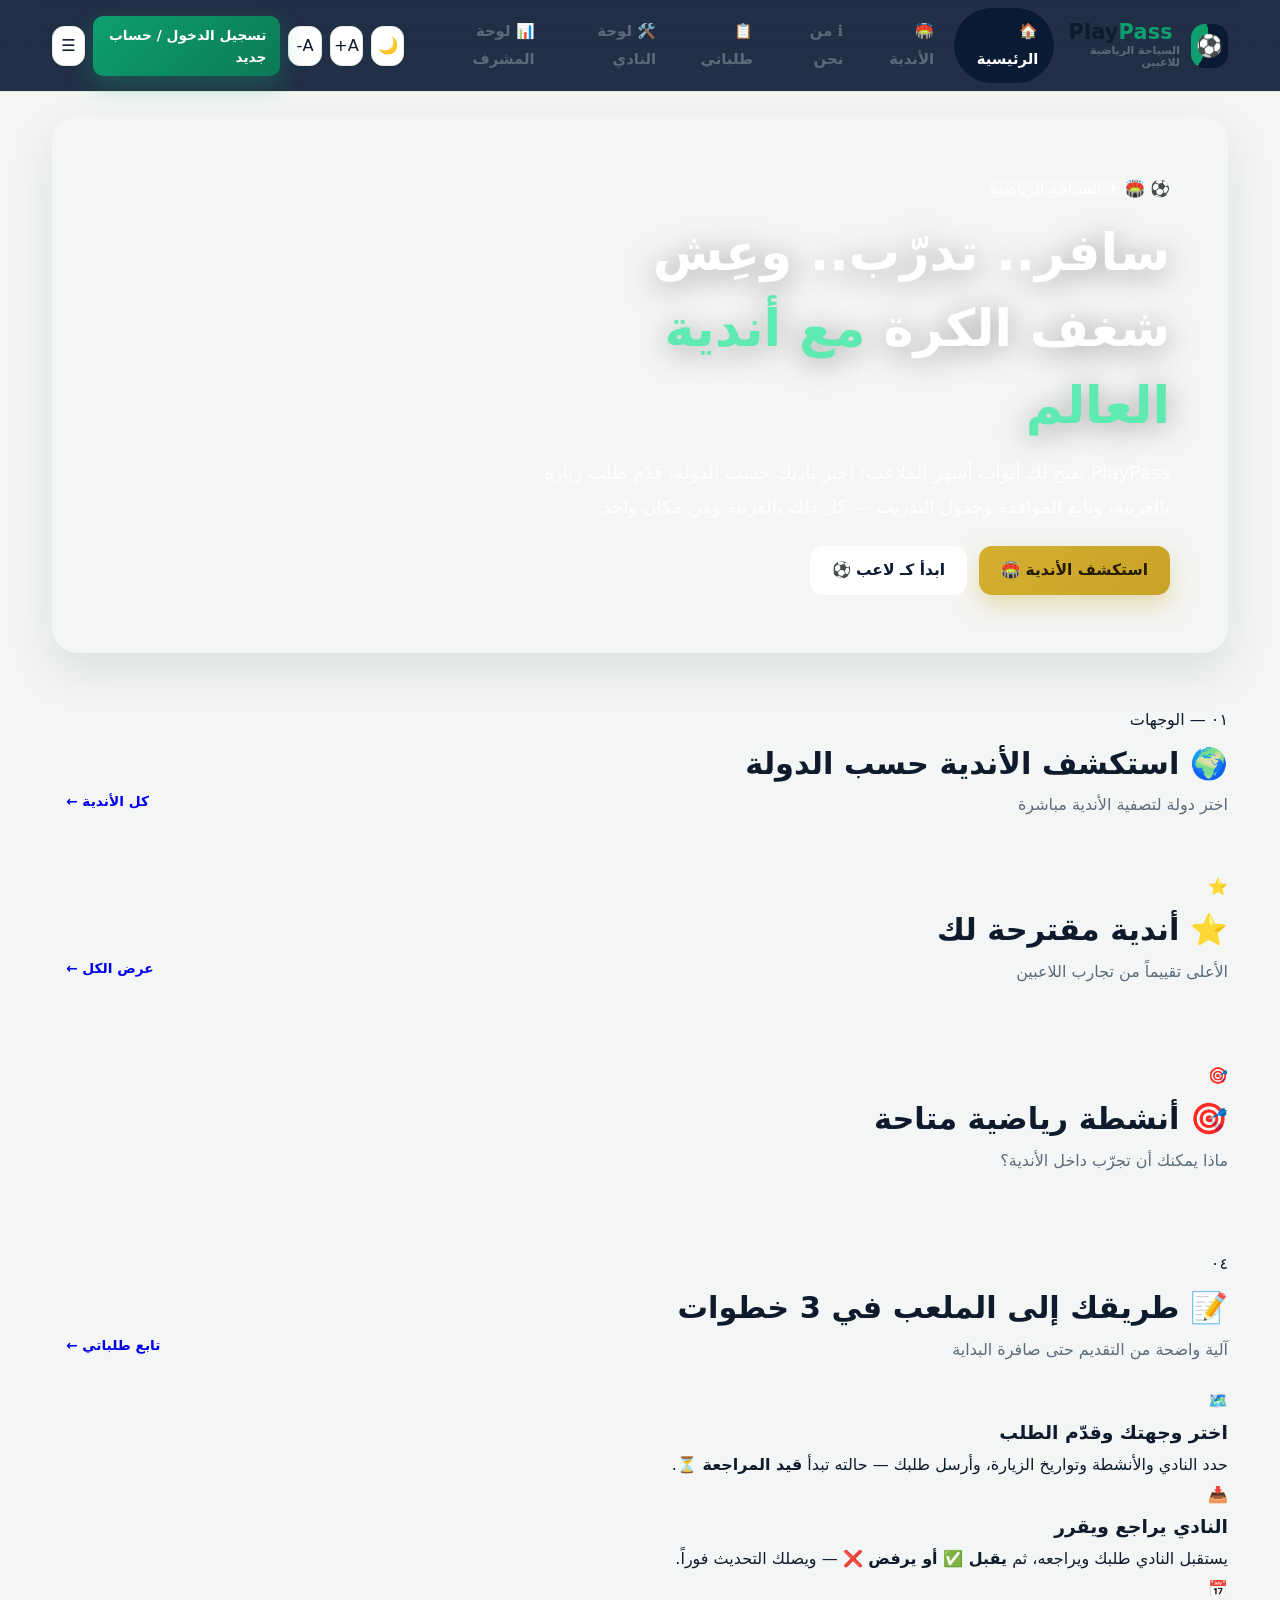
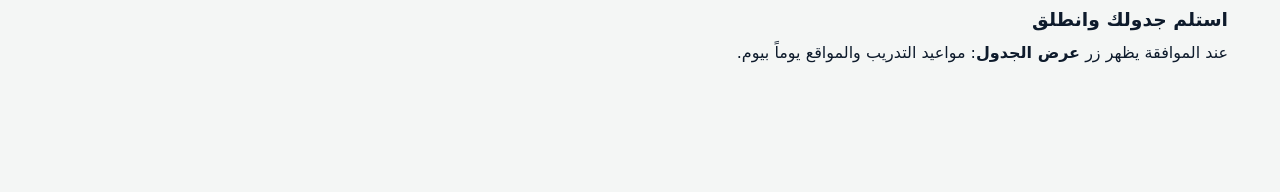
==== commit 989bf9c1: "Update index.html" ====
--- a/index.html
+++ b/index.html
@@ -4,17 +4,18 @@
 <meta charset="UTF-8"><meta name="viewport" content="width=device-width, initial-scale=1.0">
 <title>PlayPass | السياحة الرياضية — تدرّب مع أندية العالم</title>
 <style>
-* { box-sizing: border-box; }
-html { font-size: 16px; scroll-behavior: smooth; }
-body { margin: 0; font-family: 'Tajawal', system-ui, Arial, sans-serif; background: #f4f6f5; color: #0e1b2c; line-height: 1.85; direction: rtl; }
+* { box-sizing: border-box; margin: 0; padding: 0; }
+html { font-size: 16px; scroll-behavior: smooth; direction: rtl; }
+body { margin: 0; font-family: 'Tajawal', system-ui, Arial, sans-serif; background: #f4f6f5; color: #0e1b2c; line-height: 1.85; }
 .container { max-width: 1220px; margin: 0 auto; padding: 0 22px; }
-.skip-link { position: absolute; top: -60px; right: 16px; background: #0a1a33; color: #fff; padding: 8px 14px; border-radius: 8px; z-index: 99; }
+.skip-link { position: absolute; top: -60px; right: 16px; background: #0a1a33; color: #fff; padding: 8px 14px; border-radius: 8px; z-index: 99; text-decoration: none; }
 .site-header { position: sticky; top: 0; z-index: 50; background: rgba(10, 26, 51, 0.9); backdrop-filter: blur(16px); border-bottom: 1px solid #e1e8e5; }
 .header-inner { min-height: 72px; display: flex; align-items: center; gap: 14px; justify-content: space-between; padding-block: 8px; }
 .brand { display: flex; align-items: center; gap: 11px; text-decoration: none; }
 .brand-mark { width: 44px; height: 44px; border-radius: 14px; display: grid; place-items: center; color: #fff; font-size: 1.35rem; background: conic-gradient(from 210deg, #0e9f6e 0 40%, #0a1a33 40% 100%); }
 .wordmark { font-weight: 900; font-size: 1.3rem; letter-spacing: 0.2px; line-height: 1.15; color: #0e1b2c; direction: ltr; }
 .wordmark b { color: #0e9f6e; }
+.wordmark small { display: block; direction: rtl; font-size: 0.68rem; font-weight: 700; color: #5b6b7a; letter-spacing: 0; }
 .nav { display: flex; gap: 4px; align-items: center; }
 .nav a { text-decoration: none; padding: 9px 15px; border-radius: 999px; font-weight: 800; font-size: 0.93rem; color: #5b6b7a; transition: 0.2s; border: 1px solid transparent; }
 .nav a:hover { color: #0b7a55; background: #e2f4ec; }
@@ -22,9 +23,12 @@
 .header-actions { display: flex; gap: 8px; align-items: center; }
 .icon-btn { border: 1px solid #e1e8e5; background: #ffffff; color: #0e1b2c; width: 40px; height: 40px; border-radius: 12px; cursor: pointer; display: grid; place-items: center; font-size: 1.02rem; font-family: inherit; }
 .btn { border: 0; cursor: pointer; font-family: inherit; font-weight: 800; border-radius: 13px; padding: 12px 22px; font-size: 0.97rem; display: inline-flex; align-items: center; gap: 8px; justify-content: center; text-decoration: none; transition: transform 0.15s; line-height: 1.6; }
-.btn-primary { background: linear-gradient(135deg, #0e9f6e, #0b7a55); color: #fff; }
-.btn-accent { background: linear-gradient(135deg, #d4af2e, #c9a227); color: #241b02; }
+.btn:active { transform: scale(0.97); }
+.btn-primary { background: linear-gradient(135deg, #0e9f6e, #0b7a55); color: #fff; box-shadow: 0 10px 24px rgba(14, 159, 110, 0.32); }
+.btn-primary:hover { filter: brightness(1.06); }
+.btn-accent { background: linear-gradient(135deg, #d4af2e, #c9a227); color: #241b02; box-shadow: 0 10px 24px rgba(201, 162, 39, 0.35); }
 .btn-light { background: #fff; color: #0a1a33; }
+.btn-light:hover { filter: brightness(0.95); }
 .btn-sm { padding: 8px 14px; font-size: 0.86rem; border-radius: 10px; }
 .grid { display: grid; gap: 16px; }
 .grid.clubs { grid-template-columns: repeat(auto-fill, minmax(270px, 1fr)); }
@@ -32,14 +36,15 @@
 .hero-luxe { position: relative; border-radius: 26px; overflow: hidden; margin-top: 24px; min-height: 520px; display: flex; align-items: flex-end; color: #fff; box-shadow: 0 18px 45px rgba(10, 26, 51, 0.1); }
 .hero-inner { position: relative; z-index: 2; padding: clamp(26px, 5vw, 58px); max-width: 760px; }
 .hero-inner h1 { margin: 10px 0 12px; font-size: clamp(1.9rem, 4.6vw, 3.2rem); line-height: 1.5; font-weight: 900; text-shadow: 0 4px 30px rgba(0,0,0,0.4); }
+.hero-inner em { font-style: normal; color: #5eeab0; }
 .hero-inner p { margin: 0 0 22px; font-size: clamp(1rem, 1.6vw, 1.15rem); opacity: 0.93; max-width: 60ch; }
 .hero-cta { display: flex; gap: 12px; flex-wrap: wrap; }
-.card { background: #ffffff; border: 1px solid #e1e8e5; border-radius: 18px; box-shadow: 0 18px 45px rgba(10, 26, 51, 0.1); overflow: hidden; transition: transform 0.25s; }
-.card:hover { transform: translateY(-5px); }
-.card-cover { height: 150px; display: grid; place-items: center; font-size: 3rem; color: #fff; position: relative; overflow: hidden; }
+.card { background: #ffffff; border: 1px solid #e1e8e5; border-radius: 18px; box-shadow: 0 18px 45px rgba(10, 26, 51, 0.1); overflow: hidden; transition: transform 0.25s; display: flex; flex-direction: column; }
+.card:hover { transform: translateY(-5px); box-shadow: 0 18px 45px rgba(10, 26, 51, 0.15); }
+.card-cover { height: 190px; display: grid; place-items: center; font-size: 3.2rem; color: #fff; position: relative; overflow: hidden; }
 .card-body { padding: 18px; display: grid; gap: 9px; flex: 1; }
 .card-body h3 { margin: 0; font-size: 1.12rem; }
-.card-actions { padding: 0 18px 18px; display: flex; gap: 8px; }
+.card-actions { padding: 0 18px 18px; display: flex; gap: 8px; flex-wrap: wrap; }
 .section { margin: 52px 0; }
 .section-head { display: flex; align-items: end; justify-content: space-between; gap: 16px; margin-bottom: 22px; }
 .section-head h2 { margin: 6px 0 4px; font-size: clamp(1.4rem, 2.6vw, 1.9rem); font-weight: 900; line-height: 1.5; }
@@ -48,31 +53,68 @@
 .status.approved { background: #dcfce7; color: #166534; }
 .status.pending { background: #fef3c7; color: #92400e; }
 .status.rejected { background: #fee2e2; color: #991b1b; }
-.footer { margin-top: 56px; border-top: 1px solid #e1e8e5; background: #0a1a33; color: #c8d4e2; padding: 34px 0; font-size: 0.9rem; }
+.table-wrap { overflow-x: auto; border: 1px solid #e1e8e5; border-radius: 16px; background: var(--surface); }
+table { width: 100%; border-collapse: collapse; font-size: 0.92rem; min-width: 640px; }
+th, td { padding: 13px 15px; text-align: right; border-bottom: 1px solid var(--border); }
+th { background: var(--navy); color: #fff; font-weight: 800; white-space: nowrap; font-size: 0.85rem; }
+tr:last-child td { border-bottom: 0; }
+tbody tr:hover td { background: color-mix(in srgb,var(--green-tint) 55%,transparent); }
+.tabs { display: flex; gap: 8px; flex-wrap: wrap; margin-bottom: 18px; }
+.tab { border: 1.5px solid var(--border); background: var(--surface); border-radius: 999px; padding: 9px 20px; font-family: inherit; font-weight: 800; cursor: pointer; color: var(--muted); font-size: 0.9rem; transition: 0.2s; }
+.tab:hover { border-color: var(--green); }
+.tab.active { background: var(--navy); color: #fff; border-color: var(--navy); }
+[data-theme="dark"] .tab.active { background: var(--green); border-color: var(--green); }
+.filters { display: flex; gap: 10px; flex-wrap: wrap; margin-bottom: 18px; }
+.filters select, .filters input { background: var(--surface); border: 1.5px solid var(--border); border-radius: 12px; padding: 11px 14px; font-family: inherit; color: var(--text); font-size: 0.95rem; }
+.table-wrap { overflow-x: auto; border: 1px solid var(--border); border-radius: 16px; background: var(--surface); }
+table { width: 100%; border-collapse: collapse; font-size: 0.92rem; min-width: 640px; }
+th, td { padding: 13px 15px; text-align: right; border-bottom: 1px solid var(--border); }
+th { background: var(--navy); color: #fff; font-weight: 800; white-space: nowrap; font-size: 0.85rem; }
+tr:last-child td { border-bottom: 0; }
+tbody tr:hover td { background: color-mix(in srgb,var(--green-tint) 55%,transparent); }
+.tabs { display: flex; gap: 8px; flex-wrap: wrap; margin-bottom: 18px; }
+.tab { border: 1.5px solid var(--border); background: var(--surface); border-radius: 999px; padding: 9px 20px; font-family: inherit; font-weight: 800; cursor: pointer; color: var(--muted); font-size: 0.9rem; transition: 0.2s; }
+.tab:hover { border-color: var(--green); }
+.tab.active { background: var(--navy); color: #fff; border-color: var(--navy); }
+[data-theme="dark"] .tab.active { background: var(--green); border-color: var(--green); }
+.filters { display: flex; gap: 10px; flex-wrap: wrap; margin-bottom: 18px; }
+.filters select, .filters input { background: var(--surface); border: 1.5px solid var(--border); border-radius: 12px; padding: 11px 14px; font-family: inherit; color: var(--text); font-size: 0.95rem; }
+footer { margin-top: 56px; border-top: 1px solid var(--border); background: var(--navy); color: #c8d4e2; padding: 34px 0; font-size: 0.9rem; }
 footer b { color: #fff; }
-@media(max-width: 960px) { .container { padding-inline: 15px; } .section { margin: 38px 0; } }
+footer code { background: rgba(255,255,255,0.12); padding: 1px 7px; border-radius: 6px; color: #fff; font-size: 0.82rem; }
+.foot-grid { display: flex; justify-content: space-between; gap: 18px; flex-wrap: wrap; align-items: flex-start; }
+@media(max-width: 960px) { .container { padding-inline: 15px; } .section { margin: 38px 0; } th, td { padding: 10px; } .hero-stats > div { flex: 1 1 40%; } }
+@media (prefers-reduced-motion: reduce) { * { animation: none !important; transition: none !important; } .reveal { opacity: 1; transform: none; } }
 </style>
 </head>
 <body>
 <a class="skip-link" href="#main">تخطَّ إلى المحتوى</a>
 <header class="site-header" id="siteHeader">
   <div class="container header-inner">
-    <a class="brand" href="index.html">
+    <a class="brand" href="index.html" aria-label="PlayPass الرئيسية">
       <span class="brand-mark">⚽</span>
       <span class="wordmark">Play<b>Pass</b><small>السياحة الرياضية للاعبين</small></span>
     </a>
-    <nav class="nav" id="mainNav">
+    <nav class="nav" id="mainNav" aria-label="التنقل الرئيسي">
       <a href="index.html" class="active">🏠 الرئيسية</a>
       <a href="clubs.html">🏟️ الأندية</a>
       <a href="about.html">ℹ️ من نحن</a>
       <a href="my-requests.html">📋 طلباتي</a>
-      <a class="btn btn-primary btn-sm" href="login.html">تسجيل الدخول</a>
+      <a href="club-dashboard.html">🛠️ لوحة النادي</a>
+      <a href="admin-dashboard.html">📊 لوحة المشرف</a>
     </nav>
+    <div class="header-actions">
+      <button class="icon-btn" id="themeBtn" onclick="toggleTheme()" title="الوضع الليلي/النهاري" aria-label="تبديل المظهر">🌙</button>
+      <button class="icon-btn" onclick="fontBigger()" title="تكبير الخط" aria-label="تكبير الخط">A+</button>
+      <button class="icon-btn" onclick="fontSmaller()" aria-label="تصغير الخط" aria-label="تصغير الخط">A-</button>
+      <a class="btn btn-primary btn-sm" href="login.html">تسجيل الدخول / حساب جديد</a>
+      <button class="icon-btn burger" onclick="document.getElementById('mainNav').classList.toggle('open')" aria-label="القائمة">☰</button>
+    </div>
   </div>
 </header>
 
 <main class="container" id="main">
-  <!-- Hero Section -->
+  <!-- Hero -->
   <section class="hero-luxe reveal">
     <div class="hero-inner">
       <span class="eyebrow" style="background:rgba(255,255,255,.14);border-color:rgba(255,255,255,.3);color:#fff">⚽ 🏟️ ✈️ السياحة الرياضية</span>
@@ -85,16 +127,13 @@
     </div>
   </section>
 
-  <!-- Clubs by Country -->
-  <section class="section">
-    <div class="section-head reveal">
-      <div><span class="idx">٠١ — الوجهات</span><h2>🌍 استكشف الأندية حسب الدولة</h2><p>اختر دولة لتصفية الأندية مباشرة</p></div>
-      <a class="btn btn-ghost btn-sm" href="clubs.html">كل الأندية ←</a>
-    </div>
+  <!-- Countries -->
+  <section class="section">
+    <div class="section-head reveal"><div><span class="idx">٠١ — الوجهات</span><h2>🌍 استكشف الأندية حسب الدولة</h2><p>اختر دولة لتصفية الأندية مباشرة</p></div><a class="btn btn-ghost btn-sm" href="clubs.html">كل الأندية ←</a></div>
     <div class="country-rail reveal" id="countryGrid"></div>
   </section>
 
-  <!-- Featured Clubs -->
+  <!-- Featured clubs -->
   <section class="section">
     <div class="section-head reveal"><div><span class="idx">⭐</span><h2>⭐ أندية مقترحة لك</h2><p>الأعلى تقييماً من تجارب اللاعبين</p></div><a class="btn btn-ghost btn-sm" href="clubs.html">عرض الكل ←</a></div>
     <div class="grid clubs" id="clubGrid"></div>
@@ -108,7 +147,7 @@
 
   <!-- How it works -->
   <section class="section">
-    <div class="section-head reveal"><div><span class="idx">٠٤</span><h2>📝 طريقة العمل</h2><p>آلية واضحة من التقديم حتى صافرة البداية</p></div><a class="btn btn-ghost btn-sm" href="my-requests.html">تابع طلباتي ←</a></div>
+    <div class="section-head reveal"><div><span class="idx">٠٤</span><h2>📝 طريقك إلى الملعب في 3 خطوات</h2><p>آلية واضحة من التقديم حتى صافرة البداية</p></div><a class="btn btn-ghost btn-sm" href="my-requests.html">تابع طلباتي ←</a></div>
     <div class="steps reveal">
       <div class="step">
         <div class="st-ic">🗺️</div>
@@ -128,53 +167,74 @@
     </div>
   </section>
 </main>
-
+<footer id="siteFooter"></footer><div id="toasts"></div>
 <script>
-// أندية افتراضية (مباشرة في الصفحة)
+// أندية افتراضية (مدمجة في الصفحة)
 const CLUBS = [
-  { id:"c-hilal", name:"نادي الهلال", country:"السعودية", flag:"🇸🇦", city:"الرياض", color1:"#0b2447", color2:"#1a6fd4", emoji:"🌙", stadium:"المملكة أرينا", capacity:26000, founded:1957, activities:["تدريب كرة قدم جماعي","تدريب لياقة بدنية","ورشة تكتيكية","جولة في الملعب والمتحف","لقاء مع لاعبي الفريق الأول"] },
-  { id:"c-barca", name:"نادي برشلونة", country:"إسبانيا", flag:"🇪🇸", city:"برشلونة", color1:"#a50044", color2:"#004d98", emoji:"🔵", stadium:"الكامب نو", capacity:99354, founded:1899, activities:["تدريب بأسلوب لاماسيا","تحليل أداء بالفيديو","جولة في الكامب نو","ورشة تغذية رياضية","مباراة ودية مع فئات النادي"] },
-  { id:"c-bayern", name:"بايرن ميونخ", country:"ألمانيا", flag:"🇩🇪", city:"ميونخ", color1:"#dc052d", color2:"#7a0019", emoji:"🔴", stadium:"أليانز أرينا", capacity:75000, founded:1900, activities:["تدريب بدني عالي الكثافة","ورشة تكتيكية","اختبارات قياس بدنية","جولة في أليانز أرينا"] },
-  { id:"c-ahly", name:"النادي الأهلي", country:"مصر", flag:"🇪🇬", city:"القاهرة", color1:"#c8102e", color2:"#7a0019", emoji:"🦅", stadium:"استاد القاهرة", capacity:75000, founded:1907, activities:["تدريب كرة قدم جماعي","تدريب حراس المرمى","جولة في الجزيرة","محاضرة في الثقافة الرياضية","مباراة ودية"] },
-  { id:"c-ajax", name:"أياكس أمستردام", country:"هولندا", flag:"🇳🇱", city:"أمستردام", color1:"#d2122e", color2:"#ffffff", emoji:"⚪", stadium:"يوهان كرويف أرينا", capacity:55500, founded:1900, activities:["تدريب المهارات الفردية","ورشة ذكاء تكتيكي","قياسات أداء","جولة في الأكاديمية","مباراة مصغرة"] },
-  { id:"c-sao", name:"نادي ساو باولو", country:"البرازيل", flag:"🇧🇷", city:"ساو باولو", color1:"#1493d1", color2:"#c8102e", emoji:"🇧🇷", stadium:"المورومبي", capacity:66795, founded:1930, activities:["كرة شاطئية وشوارع","تدريب مهارات السامبا","ورشة إيقاع وحركة","جولة في المورومبي","مباراة استعراضية"] },
-  { id:"c-tokyo", name:"طوكيو فيردي", country:"اليابان", flag:"🇯🇵", city:"طوكيو", color1:"#0a7a3d", color2:"#0b2447", emoji:"🟢", stadium:"أجينوموتو", capacity:49970, founded:1969, activities:["تدريب انضباطي صباحي","تحليل تقني بالذكاء الاصطناعي","ورشة ثقافة رياضية","جولة في مرافق النادي","تدريب استشفاء"] },
-  { id:"c-sydney", name:"نادي سيدني", country:"أستراليا", flag:"🇦🇺", city:"سيدني", color1:"#0ea5e9", color2:"#0b2447", emoji:"🌊", stadium:"أليانز سيدني", capacity:42500, founded:2004, activities:["تدريب لياقة هوائية","تدريب تكتيكي","جولة بحرية رياضية","ورشة إنجليزية رياضية","مباراة ودية"] },
-  { id:"c-raja", name:"نادي الرجاء الرياضي", country:"المغرب", flag:"🇲🇦", city:"الدار البيضاء", color1:"#0a7a3d", color2:"#ffffff", emoji:"🦅", stadium:"دونور", capacity:67000, founded:1949, activities:["تدريب جماعي","جولة في مركب الوازيس","لقاء مع الجماهير","ورشة تكتيكية","مباراة ودية"] },
-  { id:"c-galatasaray", name:"نادي غلطة سراي", country:"تركيا", flag:"🇹🇷", city:"إسطنبول", color1:"#ff0000", color2:"#ffffff", emoji:"🟡", stadium:"رامضان شكر", capacity:52000, founded:1905, activities:["تدريب كرة قدم جماعي","جولة في ملعب رامضان شكر","حفلات ونشاطات ترفيهية","جولات سياحية في إسطنبول"] }
+  { id:"c-hilal", name:"نادي الهلال", country:"السعودية", flag:"🇸🇦", city:"الرياض", color1:"#0b2447", color2:"#1a6fd4", emoji:"🌙", stadium:"المملكة أرينا", capacity:26000, founded:1957,
+    desc:"زعيم الكرة السعودية وآسيا، مشهور بأكاديميته المتطورة وأسلوب اللعب الهجومي.",
+    activities:["تدريب كرة قدم جماعي","تدريب لياقة بدنية","ورشة تكتيكية","جولة في الملعب والمتحف","لقاء مع لاعبي الفريق الأول"] },
+  { id:"c-barca", name:"نادي برشلونة", country:"إسبانيا", flag:"🇪🇸", city:"برشلونة", color1:"#a50044", color2:"#004d98", emoji:"🔵", stadium:"الكامب نو", capacity:99354, founded:1899,
+    desc:"أحد أشهر أندية العالم ومدرسة لاماسيا العريقة.",
+    activities:["تدريب بأسلوب لاماسيا","تحليل أداء بالفيديو","جولة في الكامب نو","ورشة تغذية رياضية","مباراة ودية مع فئات النادي"] },
+  { id:"c-bayern", name:"بايرن ميونخ", country:"ألمانيا", flag:"🇩🇪", city:"ميونخ", color1:"#dc052d", color2:"#7a0019", emoji:"🔴", stadium:"أليانز أرينا", capacity:75000, founded:1900,
+    desc:"العملاق البافاري بانضباطه الألماني.",
+    activities:["تدريب بدني عالي الكثافة","ورشة تكتيكية","اختبارات قياس بدنية","جولة في أليانز أرينا"] },
+  { id:"c-ahly", name:"النادي الأهلي", country:"مصر", flag:"🇪🇬", city:"القاهرة", color1:"#c8102e", color2:"#7a0019", emoji:"🦅", stadium:"استاد القاهرة", capacity:75000, founded:1907,
+    desc:"نادي القرن الإفريقي وقلعة البطولات.",
+    activities:["تدريب كرة قدم جماعي","تدريب حراس المرمى","جولة في الجزيرة","محاضرة في الثقافة الرياضية"] },
+  { id:"c-ajax", name:"أياكس أمستردام", country:"هولندا", flag:"🇳🇱", city:"أمستردام", color1:"#d2122e", color2:"#ffffff", emoji:"⚪", stadium:"يوهان كرويف أرينا", capacity:55500, founded:1900,
+    desc:"مدرسة المواهب الأوروبية الأولى.",
+    activities:["تدريب المهارات الفردية","ورشة ذكاء تكتيكي","قياسات أداء","جولة في الأكاديمية"] },
+  { id:"c-sao", name:"نادي ساو باولو", country:"البرازيل", flag:"🇧🇷", city:"ساو باولو", color1:"#1493d1", color2:"#c8102e", emoji:"🇧🇷", stadium:"المورومبي", capacity:66795, founded:1930,
+    desc:"مهد السامبا ونجوم العالم.",
+    activities:["كرة شاطئية وشوارع","تدريب مهارات السامبا","ورشة إيقاع وحركة","جولة في المورومبي"] },
+  { id:"c-tokyo", name:"طوكيو فيردي", country:"اليابان", flag:"🇯🇵", city:"طوكيو", color1:"#0a7a3d", color2:"#0b2447", emoji:"🟢", stadium:"أجينوموتو", capacity:49970, founded:1969,
+    desc:"الانضباط الياباني والتقنية العالية.",
+    activities:["تدريب انضباطي صباحي","تحليل تقني بالذكاء الاصطناعي","ورشة ثقافة رياضية"] },
+  { id:"c-sydney", name:"نادي سيدني", country:"أستراليا", flag:"🇦🇺", city:"سيدني", color1:"#0ea5e9", color2:"#0b2447", emoji:"🌊", stadium:"أليانز سيدني", capacity:42500, founded:2004,
+    desc:"بوابة كرة القدم في أوقيانوسيا.",
+    activities:["تدريب لياقة هوائية","تدريب تكتيكي","جولة بحرية رياضية"] },
+  { id:"c-raja", name:"نادي الرجاء الرياضي", country:"المغرب", flag:"🇲🇦", city:"الدار البيضاء", color1:"#0a7a3d", color2:"#ffffff", emoji:"🦅", stadium:"دونور", capacity:67000, founded:1949,
+    desc:"النسور الخضر وجماهير الكورفا سود الشهيرة عالمياً.",
+    activities:["تدريب جماعي","جولة في مركب الوازيس","لقاء مع الجماهير"] },
+  { id:"c-galatasaray", name:"نادي غلطة سراي", country:"تركيا", flag:"🇹🇷", city:"إسطنبول", color1:"#ff0000", color2:"#ffffff", emoji:"🟡", stadium:"رامضان شكر", capacity:52000, founded:1905,
+    desc:"أحد أشهر أندية تركيا.",
+    activities:["تدريب كرة قدم جماعي","جولة في ملعب رامضان شكر","حفلات ونشاطات ترفيهية"] }
 ];
 
-// ملء countries
-const sel = document.getElementById("fCountry");
-const countries = [...new Set(CLUBS.map(c => c.country.trim()))];
-countries.forEach(c => {
-  const o = document.createElement("option");
-  o.value = c;
-  o.textContent = c;
-  sel.appendChild(o);
-});
-
-// دالة العرض
-function render(){
-  const co = sel.value.trim();
-  const q = document.getElementById("fSearch").value.trim();
-  let list = CLUBS.slice();
-  if(co) list = list.filter(c => c.country.trim() === co);
-  if(q) list = list.filter(c => c.name.includes(q) || c.city.includes(q));
-  
-  document.getElementById("grid").innerHTML = list.map(c => `
-    <article class="card">
-      <div class="card-cover" style="background:linear-gradient(135deg,${c.color1},${c.color2})"><span class="flag">${c.flag}</span>${c.emoji}</div>
-      <div class="card-body"><h3>${c.name}</h3>
-        <div class="meta"><span class="tag">📍 ${c.country} — ${c.city}</span><span class="tag green">${c.activities.length} أنشطة</span></div>
-        <small style="color:var(--muted)">تأسس ${c.founded} • سعة الملعب ${Number(c.capacity).toLocaleString("ar")} متفرج</small>
-      </div>
-      <div class="card-actions"><a class="btn btn-primary btn-sm" href="club-details.html?id=${c.id}">عرض التفاصيل</a></div>
-    </article>
-  `).join("");
-  document.getElementById("empty").style.display = list.length ? "none" : "";
+// بناء صفحة الأندية
+if (document.getElementById("grid")) {
+  const sel = document.getElementById("fCountry");
+  const countries = [...new Set(CLUBS.map(c => c.country.trim()))];
+  countries.forEach(c => {
+    const o = document.createElement("option");
+    o.value = c;
+    o.textContent = c;
+    sel.appendChild(o);
+  });
+
+  function render() {
+    const co = sel.value.trim();
+    const q = document.getElementById("fSearch").value.trim();
+    let list = CLUBS.slice();
+    if(co) list = list.filter(c => c.country.trim() === co);
+    if(q) list = list.filter(c => c.name.includes(q) || c.city.includes(q));
+    document.getElementById("grid").innerHTML = list.map(c => `
+      <article class="card">
+        <div class="card-cover" style="background:linear-gradient(135deg,${c.color1},${c.color2})"><span class="flag">${c.flag}</span>${c.emoji}</div>
+        <div class="card-body"><h3>${c.name}</h3>
+          <div class="meta"><span class="tag">📍 ${c.country} — ${c.city}</span><span class="tag green">${c.activities.length} أنشطة</span></div>
+          <small style="color:var(--muted)">تأسس ${c.founded} • سعة الملعب ${Number(c.capacity).toLocaleString("ar")} متفرج</small>
+        </div>
+        <div class="card-actions"><a class="btn btn-primary btn-sm" href="club-details.html?id=${c.id}">عرض التفاصيل</a></div>
+      </div>
+    </article>`).join("");
+    document.getElementById("empty").style.display = list.length ? "none" : "";
+  }
+  render();
 }
-render();
+
 </script>
 </body>
 </html>
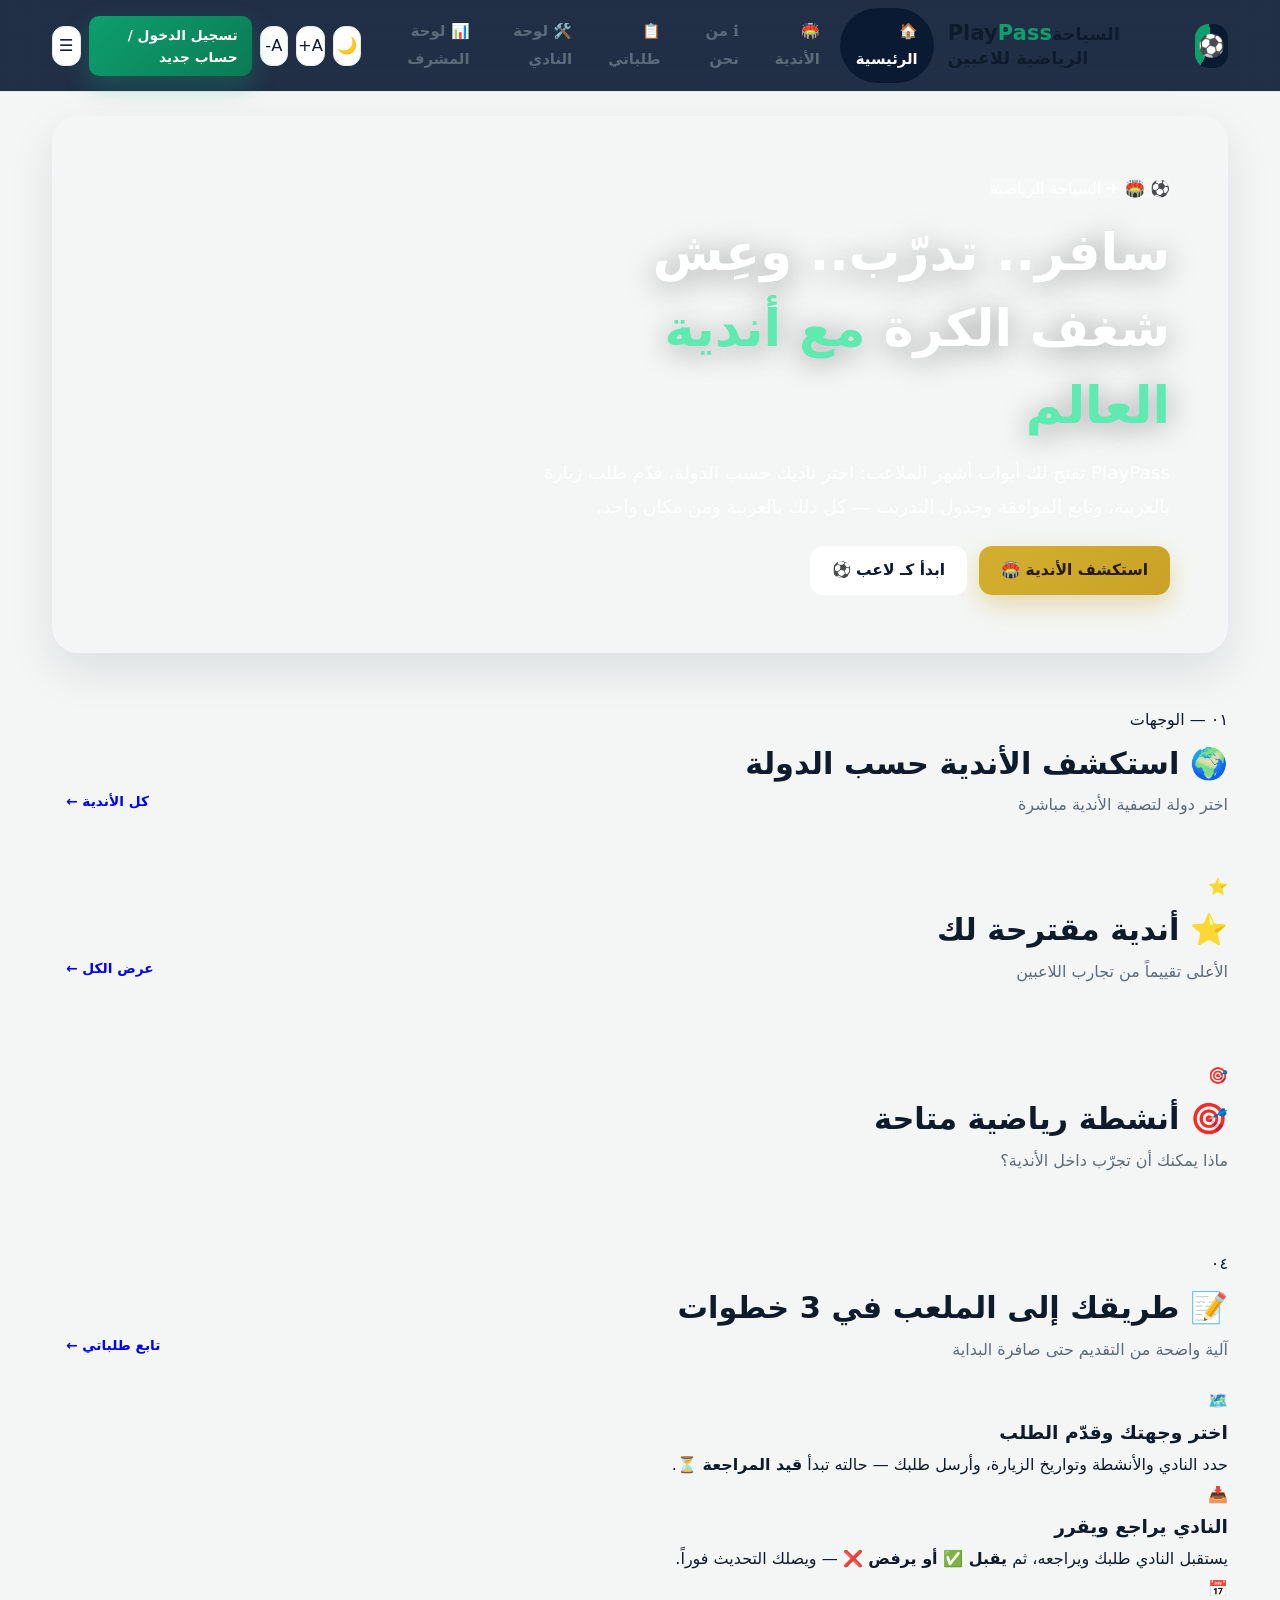
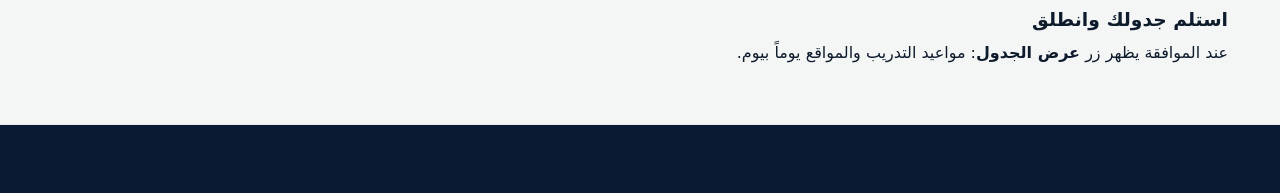
==== commit 25105e9f: "Refactor comments and formatting in index.html Updated comments and formatting in index.html for cla" ====
--- a/index.html
+++ b/index.html
@@ -15,7 +15,6 @@
 .brand-mark { width: 44px; height: 44px; border-radius: 14px; display: grid; place-items: center; color: #fff; font-size: 1.35rem; background: conic-gradient(from 210deg, #0e9f6e 0 40%, #0a1a33 40% 100%); }
 .wordmark { font-weight: 900; font-size: 1.3rem; letter-spacing: 0.2px; line-height: 1.15; color: #0e1b2c; direction: ltr; }
 .wordmark b { color: #0e9f6e; }
-.wordmark small { display: block; direction: rtl; font-size: 0.68rem; font-weight: 700; color: #5b6b7a; letter-spacing: 0; }
 .nav { display: flex; gap: 4px; align-items: center; }
 .nav a { text-decoration: none; padding: 9px 15px; border-radius: 999px; font-weight: 800; font-size: 0.93rem; color: #5b6b7a; transition: 0.2s; border: 1px solid transparent; }
 .nav a:hover { color: #0b7a55; background: #e2f4ec; }
@@ -41,7 +40,7 @@
 .hero-cta { display: flex; gap: 12px; flex-wrap: wrap; }
 .card { background: #ffffff; border: 1px solid #e1e8e5; border-radius: 18px; box-shadow: 0 18px 45px rgba(10, 26, 51, 0.1); overflow: hidden; transition: transform 0.25s; display: flex; flex-direction: column; }
 .card:hover { transform: translateY(-5px); box-shadow: 0 18px 45px rgba(10, 26, 51, 0.15); }
-.card-cover { height: 190px; display: grid; place-items: center; font-size: 3.2rem; color: #fff; position: relative; overflow: hidden; }
+.card-cover { height: 190px; display: grid; place-items: center; font-size: 3.2rem; color: #fff; position: relative; overflow:hidden; }
 .card-body { padding: 18px; display: grid; gap: 9px; flex: 1; }
 .card-body h3 { margin: 0; font-size: 1.12rem; }
 .card-actions { padding: 0 18px 18px; display: flex; gap: 8px; flex-wrap: wrap; }
@@ -53,38 +52,12 @@
 .status.approved { background: #dcfce7; color: #166534; }
 .status.pending { background: #fef3c7; color: #92400e; }
 .status.rejected { background: #fee2e2; color: #991b1b; }
-.table-wrap { overflow-x: auto; border: 1px solid #e1e8e5; border-radius: 16px; background: var(--surface); }
-table { width: 100%; border-collapse: collapse; font-size: 0.92rem; min-width: 640px; }
-th, td { padding: 13px 15px; text-align: right; border-bottom: 1px solid var(--border); }
-th { background: var(--navy); color: #fff; font-weight: 800; white-space: nowrap; font-size: 0.85rem; }
-tr:last-child td { border-bottom: 0; }
-tbody tr:hover td { background: color-mix(in srgb,var(--green-tint) 55%,transparent); }
-.tabs { display: flex; gap: 8px; flex-wrap: wrap; margin-bottom: 18px; }
-.tab { border: 1.5px solid var(--border); background: var(--surface); border-radius: 999px; padding: 9px 20px; font-family: inherit; font-weight: 800; cursor: pointer; color: var(--muted); font-size: 0.9rem; transition: 0.2s; }
-.tab:hover { border-color: var(--green); }
-.tab.active { background: var(--navy); color: #fff; border-color: var(--navy); }
-[data-theme="dark"] .tab.active { background: var(--green); border-color: var(--green); }
-.filters { display: flex; gap: 10px; flex-wrap: wrap; margin-bottom: 18px; }
-.filters select, .filters input { background: var(--surface); border: 1.5px solid var(--border); border-radius: 12px; padding: 11px 14px; font-family: inherit; color: var(--text); font-size: 0.95rem; }
-.table-wrap { overflow-x: auto; border: 1px solid var(--border); border-radius: 16px; background: var(--surface); }
-table { width: 100%; border-collapse: collapse; font-size: 0.92rem; min-width: 640px; }
-th, td { padding: 13px 15px; text-align: right; border-bottom: 1px solid var(--border); }
-th { background: var(--navy); color: #fff; font-weight: 800; white-space: nowrap; font-size: 0.85rem; }
-tr:last-child td { border-bottom: 0; }
-tbody tr:hover td { background: color-mix(in srgb,var(--green-tint) 55%,transparent); }
-.tabs { display: flex; gap: 8px; flex-wrap: wrap; margin-bottom: 18px; }
-.tab { border: 1.5px solid var(--border); background: var(--surface); border-radius: 999px; padding: 9px 20px; font-family: inherit; font-weight: 800; cursor: pointer; color: var(--muted); font-size: 0.9rem; transition: 0.2s; }
-.tab:hover { border-color: var(--green); }
-.tab.active { background: var(--navy); color: #fff; border-color: var(--navy); }
-[data-theme="dark"] .tab.active { background: var(--green); border-color: var(--green); }
-.filters { display: flex; gap: 10px; flex-wrap: wrap; margin-bottom: 18px; }
-.filters select, .filters input { background: var(--surface); border: 1.5px solid var(--border); border-radius: 12px; padding: 11px 14px; font-family: inherit; color: var(--text); font-size: 0.95rem; }
-footer { margin-top: 56px; border-top: 1px solid var(--border); background: var(--navy); color: #c8d4e2; padding: 34px 0; font-size: 0.9rem; }
+footer { margin-top: 56px; border-top: 1px solid #e1e8e5; background: #0a1a33; color: #c8d4e2; padding: 34px 0; font-size: 0.9rem; }
 footer b { color: #fff; }
 footer code { background: rgba(255,255,255,0.12); padding: 1px 7px; border-radius: 6px; color: #fff; font-size: 0.82rem; }
 .foot-grid { display: flex; justify-content: space-between; gap: 18px; flex-wrap: wrap; align-items: flex-start; }
 @media(max-width: 960px) { .container { padding-inline: 15px; } .section { margin: 38px 0; } th, td { padding: 10px; } .hero-stats > div { flex: 1 1 40%; } }
-@media (prefers-reduced-motion: reduce) { * { animation: none !important; transition: none !important; } .reveal { opacity: 1; transform: none; } }
+@media (prefers-reduced-motion: reduce) { * { animation: none !important; transition: none !important; } }
 </style>
 </head>
 <body>
@@ -114,7 +87,7 @@
 </header>
 
 <main class="container" id="main">
-  <!-- Hero -->
+  <!-- Hero Section -->
   <section class="hero-luxe reveal">
     <div class="hero-inner">
       <span class="eyebrow" style="background:rgba(255,255,255,.14);border-color:rgba(255,255,255,.3);color:#fff">⚽ 🏟️ ✈️ السياحة الرياضية</span>
@@ -127,25 +100,25 @@
     </div>
   </section>
 
-  <!-- Countries -->
+  <!-- Countries Section -->
   <section class="section">
     <div class="section-head reveal"><div><span class="idx">٠١ — الوجهات</span><h2>🌍 استكشف الأندية حسب الدولة</h2><p>اختر دولة لتصفية الأندية مباشرة</p></div><a class="btn btn-ghost btn-sm" href="clubs.html">كل الأندية ←</a></div>
     <div class="country-rail reveal" id="countryGrid"></div>
   </section>
 
-  <!-- Featured clubs -->
+  <!-- Featured Clubs -->
   <section class="section">
     <div class="section-head reveal"><div><span class="idx">⭐</span><h2>⭐ أندية مقترحة لك</h2><p>الأعلى تقييماً من تجارب اللاعبين</p></div><a class="btn btn-ghost btn-sm" href="clubs.html">عرض الكل ←</a></div>
     <div class="grid clubs" id="clubGrid"></div>
   </section>
 
-  <!-- Activities -->
+  <!-- Activities Section -->
   <section class="section">
     <div class="section-head reveal"><div><span class="idx">🎯</span><h2>🎯 أنشطة رياضية متاحة</h2><p>ماذا يمكنك أن تجرّب داخل الأندية؟</p></div></div>
     <div class="grid activities reveal" id="actGrid"></div>
   </section>
 
-  <!-- How it works -->
+  <!-- How It Works -->
   <section class="section">
     <div class="section-head reveal"><div><span class="idx">٠٤</span><h2>📝 طريقك إلى الملعب في 3 خطوات</h2><p>آلية واضحة من التقديم حتى صافرة البداية</p></div><a class="btn btn-ghost btn-sm" href="my-requests.html">تابع طلباتي ←</a></div>
     <div class="steps reveal">
@@ -169,72 +142,49 @@
 </main>
 <footer id="siteFooter"></footer><div id="toasts"></div>
 <script>
-// أندية افتراضية (مدمجة في الصفحة)
+// بيانات الأندية (مدمجة في الصفحة)
 const CLUBS = [
-  { id:"c-hilal", name:"نادي الهلال", country:"السعودية", flag:"🇸🇦", city:"الرياض", color1:"#0b2447", color2:"#1a6fd4", emoji:"🌙", stadium:"المملكة أرينا", capacity:26000, founded:1957,
-    desc:"زعيم الكرة السعودية وآسيا، مشهور بأكاديميته المتطورة وأسلوب اللعب الهجومي.",
-    activities:["تدريب كرة قدم جماعي","تدريب لياقة بدنية","ورشة تكتيكية","جولة في الملعب والمتحف","لقاء مع لاعبي الفريق الأول"] },
-  { id:"c-barca", name:"نادي برشلونة", country:"إسبانيا", flag:"🇪🇸", city:"برشلونة", color1:"#a50044", color2:"#004d98", emoji:"🔵", stadium:"الكامب نو", capacity:99354, founded:1899,
-    desc:"أحد أشهر أندية العالم ومدرسة لاماسيا العريقة.",
-    activities:["تدريب بأسلوب لاماسيا","تحليل أداء بالفيديو","جولة في الكامب نو","ورشة تغذية رياضية","مباراة ودية مع فئات النادي"] },
-  { id:"c-bayern", name:"بايرن ميونخ", country:"ألمانيا", flag:"🇩🇪", city:"ميونخ", color1:"#dc052d", color2:"#7a0019", emoji:"🔴", stadium:"أليانز أرينا", capacity:75000, founded:1900,
-    desc:"العملاق البافاري بانضباطه الألماني.",
-    activities:["تدريب بدني عالي الكثافة","ورشة تكتيكية","اختبارات قياس بدنية","جولة في أليانز أرينا"] },
-  { id:"c-ahly", name:"النادي الأهلي", country:"مصر", flag:"🇪🇬", city:"القاهرة", color1:"#c8102e", color2:"#7a0019", emoji:"🦅", stadium:"استاد القاهرة", capacity:75000, founded:1907,
-    desc:"نادي القرن الإفريقي وقلعة البطولات.",
-    activities:["تدريب كرة قدم جماعي","تدريب حراس المرمى","جولة في الجزيرة","محاضرة في الثقافة الرياضية"] },
-  { id:"c-ajax", name:"أياكس أمستردام", country:"هولندا", flag:"🇳🇱", city:"أمستردام", color1:"#d2122e", color2:"#ffffff", emoji:"⚪", stadium:"يوهان كرويف أرينا", capacity:55500, founded:1900,
-    desc:"مدرسة المواهب الأوروبية الأولى.",
-    activities:["تدريب المهارات الفردية","ورشة ذكاء تكتيكي","قياسات أداء","جولة في الأكاديمية"] },
-  { id:"c-sao", name:"نادي ساو باولو", country:"البرازيل", flag:"🇧🇷", city:"ساو باولو", color1:"#1493d1", color2:"#c8102e", emoji:"🇧🇷", stadium:"المورومبي", capacity:66795, founded:1930,
-    desc:"مهد السامبا ونجوم العالم.",
-    activities:["كرة شاطئية وشوارع","تدريب مهارات السامبا","ورشة إيقاع وحركة","جولة في المورومبي"] },
-  { id:"c-tokyo", name:"طوكيو فيردي", country:"اليابان", flag:"🇯🇵", city:"طوكيو", color1:"#0a7a3d", color2:"#0b2447", emoji:"🟢", stadium:"أجينوموتو", capacity:49970, founded:1969,
-    desc:"الانضباط الياباني والتقنية العالية.",
-    activities:["تدريب انضباطي صباحي","تحليل تقني بالذكاء الاصطناعي","ورشة ثقافة رياضية"] },
-  { id:"c-sydney", name:"نادي سيدني", country:"أستراليا", flag:"🇦🇺", city:"سيدني", color1:"#0ea5e9", color2:"#0b2447", emoji:"🌊", stadium:"أليانز سيدني", capacity:42500, founded:2004,
-    desc:"بوابة كرة القدم في أوقيانوسيا.",
-    activities:["تدريب لياقة هوائية","تدريب تكتيكي","جولة بحرية رياضية"] },
-  { id:"c-raja", name:"نادي الرجاء الرياضي", country:"المغرب", flag:"🇲🇦", city:"الدار البيضاء", color1:"#0a7a3d", color2:"#ffffff", emoji:"🦅", stadium:"دونور", capacity:67000, founded:1949,
-    desc:"النسور الخضر وجماهير الكورفا سود الشهيرة عالمياً.",
-    activities:["تدريب جماعي","جولة في مركب الوازيس","لقاء مع الجماهير"] },
-  { id:"c-galatasaray", name:"نادي غلطة سراي", country:"تركيا", flag:"🇹🇷", city:"إسطنبول", color1:"#ff0000", color2:"#ffffff", emoji:"🟡", stadium:"رامضان شكر", capacity:52000, founded:1905,
-    desc:"أحد أشهر أندية تركيا.",
-    activities:["تدريب كرة قدم جماعي","جولة في ملعب رامضان شكر","حفلات ونشاطات ترفيهية"] }
+  { id:"c-hilal", name:"نادي الهلال", country:"السعودية", flag:"🇸🇦", city:"الرياض", color1:"#0b2447", color2:"#1a6fd4", emoji:"🌙", stadium:"المملكة أرينا", capacity:26000, founded:1957, activities:["تدريب كرة قدم جماعي","تدريب لياقة بدنية","ورشة تكتيكية","جولة في الملعب والمتحف","لقاء مع لاعبي الفريق الأول"] },
+  { id:"c-barca", name:"نادي برشلونة", country:"إسبانيا", flag:"🇪🇸", city:"برشلونة", color1:"#a50044", color2:"#004d98", emoji:"🔵", stadium:"الكامب نو", capacity:99354, founded:1899, activities:["تدريب بأسلوب لاماسيا","تحليل أداء بالفيديو","جولة في الكامب نو","ورشة تغذية رياضية","مباراة ودية مع فئات النادي"] },
+  { id:"c-bayern", name:"بايرن ميونخ", country:"ألمانيا", flag:"🇩🇪", city:"ميونخ", color1:"#dc052d", color2:"#7a0019", emoji:"🔴", stadium:"أليانز أرينا", capacity:75000, founded:1900, activities:["تدريب بدني عالي الكثافة","ورشة تكتيكية","اختبارات قياس بدنية","جولة في أليانز أرينا"] },
+  { id:"c-ahly", name:"النادي الأهلي", country:"مصر", flag:"🇪🇬", city:"القاهرة", color1:"#c8102e", color2:"#7a0019", emoji:"🦅", stadium:"استاد القاهرة", capacity:75000, founded:1907, activities:["تدريب كرة قدم جماعي","تدريب حراس المرمى","جولة في الجزيرة","محاضرة في الثقافة الرياضية","مباراة ودية"] },
+  { id:"c-ajax", name:"أياكس أمستردام", country:"هولندا", flag:"🇳🇱", city:"أمستردام", color1:"#d2122e", color2:"#ffffff", emoji:"⚪", stadium:"يوهان كرويف أرينا", capacity:55500, founded:1900, activities:["تدريب المهارات الفردية","ورشة ذكاء تكتيكي","قياسات أداء","جولة في الأكاديمية","مباراة مصغرة"] },
+  { id:"c-sao", name:"نادي ساو باولو", country:"البرازيل", flag:"🇧🇷", city:"ساو باولو", color1:"#1493d1", color2:"#c8102e", emoji:"🇧🇷", stadium:"المورومبي", capacity:66795, founded:1930, activities:["كرة شاطئية وشوارع","تدريب مهارات السامبا","ورشة إيقاع وحركة","جولة في المورومبي","مباراة استعراضية"] },
+  { id:"c-tokyo", name:"طوكيو فيردي", country:"اليابان", flag:"🇯🇵", city:"طوكيو", color1:"#0a7a3d", color2:"#0b2447", emoji:"🟢", stadium:"أجينوموتو", capacity:49970, founded:1969, activities:["تدريب انضباطي صباحي","تحليل تقني بالذكاء الاصطناعي","ورشة ثقافة رياضية"] },
+  { id:"c-sydney", name:"نادي سيدني", country:"أستراليا", flag:"🇦🇺", city:"سيدني", color1:"#0ea5e9", color2:"#0b2447", emoji:"🌊", stadium:"أليانز سيدني", capacity:42500, founded:2004, activities:["تدريب لياقة هوائية","تدريب تكتيكي","جولة بحرية رياضية","ورشة إنجليزية رياضية","مباراة ودية"] },
+  { id:"c-raja", name:"نادي الرجاء الرياضي", country:"المغرب", flag:"🇲🇦", city:"الدار البيضاء", color1:"#0a7a3d", color2:"#ffffff", emoji:"🦅", stadium:"دونور", capacity:67000, founded:1949, activities:["تدريب جماعي","جولة في مركب الوازيس","لقاء مع الجماهير","ورشة تكتيكية","مباراة ودية"] },
+  { id:"c-galatasaray", name:"نادي غلطة سراي", country:"تركيا", flag:"🇹🇷", city:"إسطنبول", color1:"#ff0000", color2:"#ffffff", emoji:"🟡", stadium:"رامضان شكر", capacity:52000, founded:1905, activities:["تدريب كرة قدم جماعي","جولة في ملعب رامضان شكر","حفلات ونشاطات ترفيهية","جولات سياحية في إسطنبول","تجارب طعام تركي أصلي"] }
 ];
 
-// بناء صفحة الأندية
-if (document.getElementById("grid")) {
-  const sel = document.getElementById("fCountry");
-  const countries = [...new Set(CLUBS.map(c => c.country.trim()))];
-  countries.forEach(c => {
-    const o = document.createElement("option");
-    o.value = c;
-    o.textContent = c;
-    sel.appendChild(o);
-  });
+// بناء قائمة الدول
+const sel = document.getElementById("fCountry");
+const countries = [...new Set(CLUBS.map(c => c.country.trim()))];
+countries.forEach(c => {
+  const o = document.createElement("option");
+  o.value = c;
+  o.textContent = c;
+  sel.appendChild(o);
+});
 
-  function render() {
-    const co = sel.value.trim();
-    const q = document.getElementById("fSearch").value.trim();
-    let list = CLUBS.slice();
-    if(co) list = list.filter(c => c.country.trim() === co);
-    if(q) list = list.filter(c => c.name.includes(q) || c.city.includes(q));
-    document.getElementById("grid").innerHTML = list.map(c => `
-      <article class="card">
-        <div class="card-cover" style="background:linear-gradient(135deg,${c.color1},${c.color2})"><span class="flag">${c.flag}</span>${c.emoji}</div>
-        <div class="card-body"><h3>${c.name}</h3>
-          <div class="meta"><span class="tag">📍 ${c.country} — ${c.city}</span><span class="tag green">${c.activities.length} أنشطة</span></div>
-          <small style="color:var(--muted)">تأسس ${c.founded} • سعة الملعب ${Number(c.capacity).toLocaleString("ar")} متفرج</small>
-        </div>
-        <div class="card-actions"><a class="btn btn-primary btn-sm" href="club-details.html?id=${c.id}">عرض التفاصيل</a></div>
+// دالة عرض الأندية
+function render(){
+  const co = sel.value.trim();
+  const q = document.getElementById("fSearch").value.trim();
+  let list = CLUBS.slice();
+  if(co) list = list.filter(c => c.country.trim() === co);
+  if(q) list = list.filter(c => c.name.includes(q) || c.city.includes(q));
+  document.getElementById("grid").innerHTML = list.map(c => `
+    <article class="card">
+      <div class="card-cover" style="background:linear-gradient(135deg,${c.color1},${c.color2})"><span class="flag">${c.flag}</span>${c.emoji}</div>
+      <div class="card-body"><h3>${c.name}</h3>
+        <div class="meta"><span class="tag">📍 ${c.country} — ${c.city}</span><span class="tag green">${c.activities.length} أنشطة</span></div>
+        <small style="color:var(--muted)">تأسس ${c.founded} • سعة الملعب ${Number(c.capacity).toLocaleString("ar")} متفرج</small>
       </div>
+      <div class="card-actions"><a class="btn btn-primary btn-sm" href="club-details.html?id=${c.id}">عرض التفاصيل</a></div>
     </article>`).join("");
-    document.getElementById("empty").style.display = list.length ? "none" : "";
-  }
-  render();
+  document.getElementById("empty").style.display = list.length ? "none" : "";
 }
-
+render();
 </script>
 </body>
 </html>
